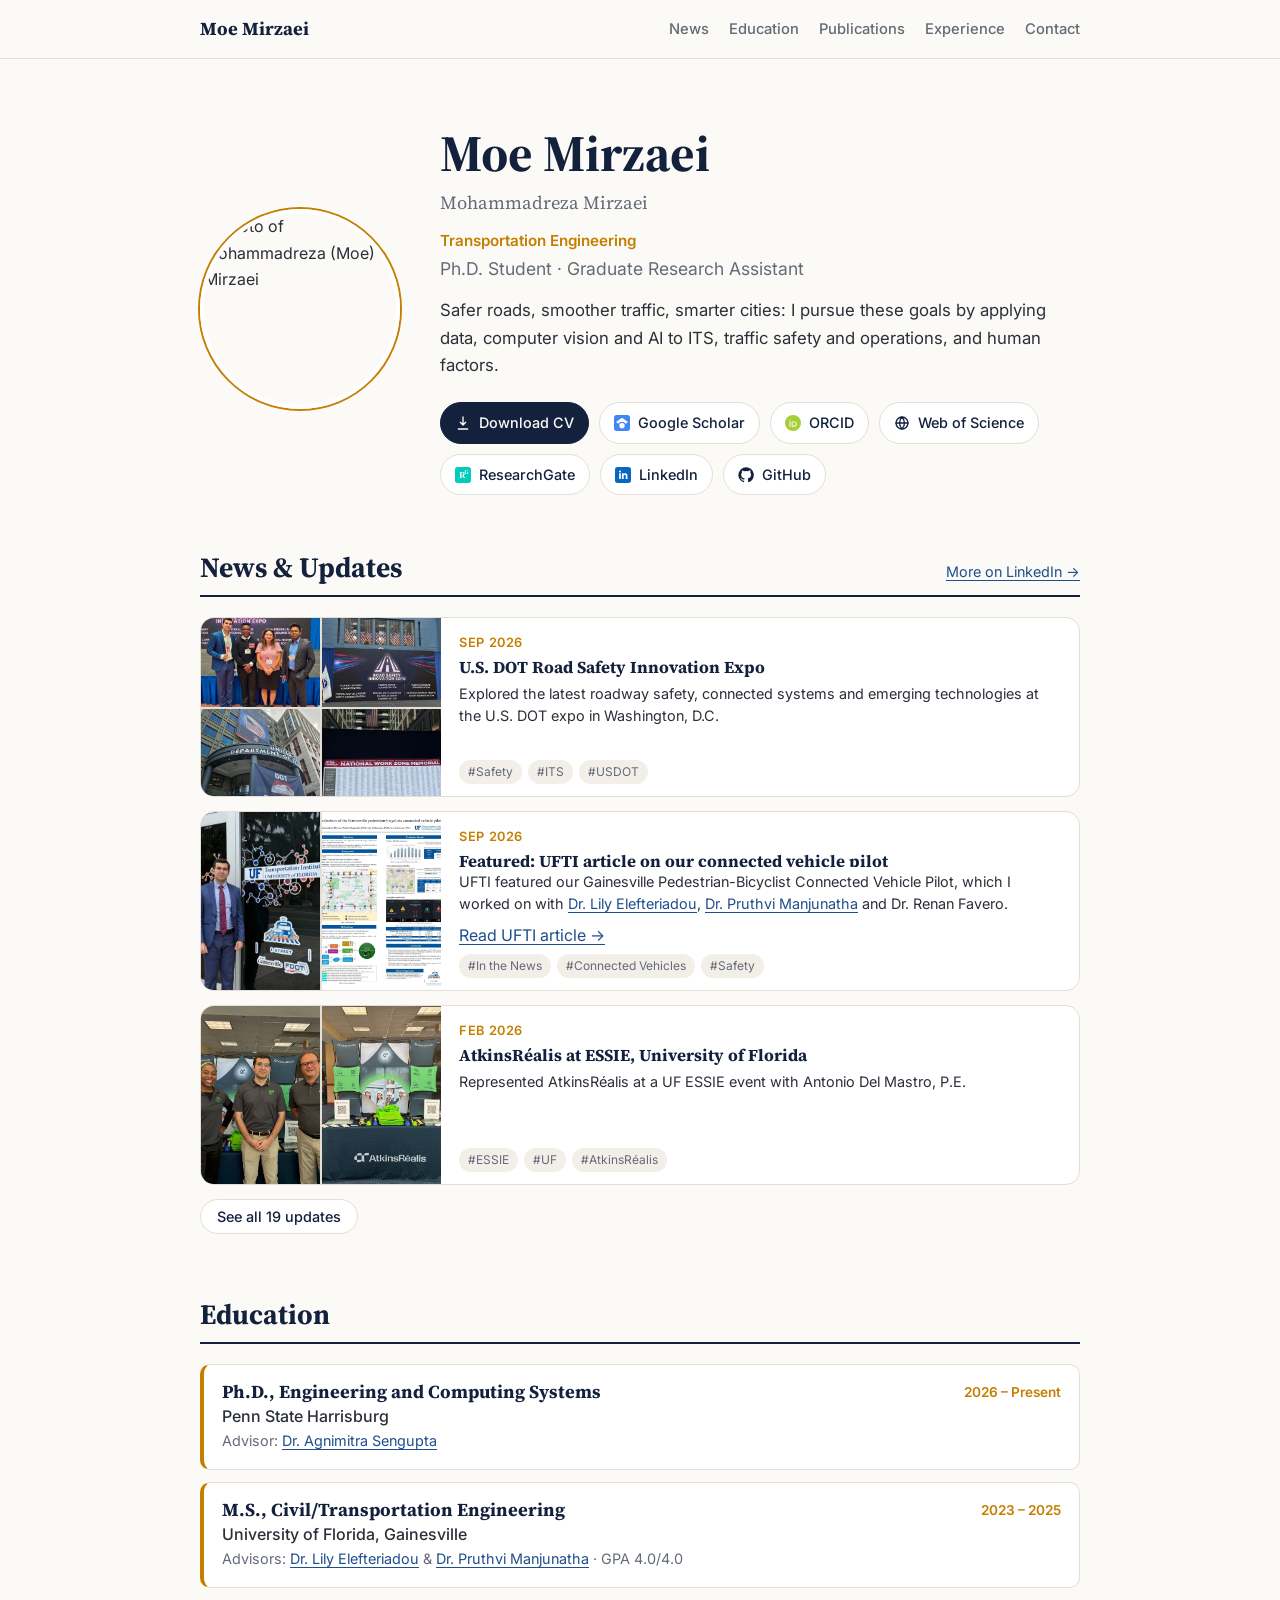
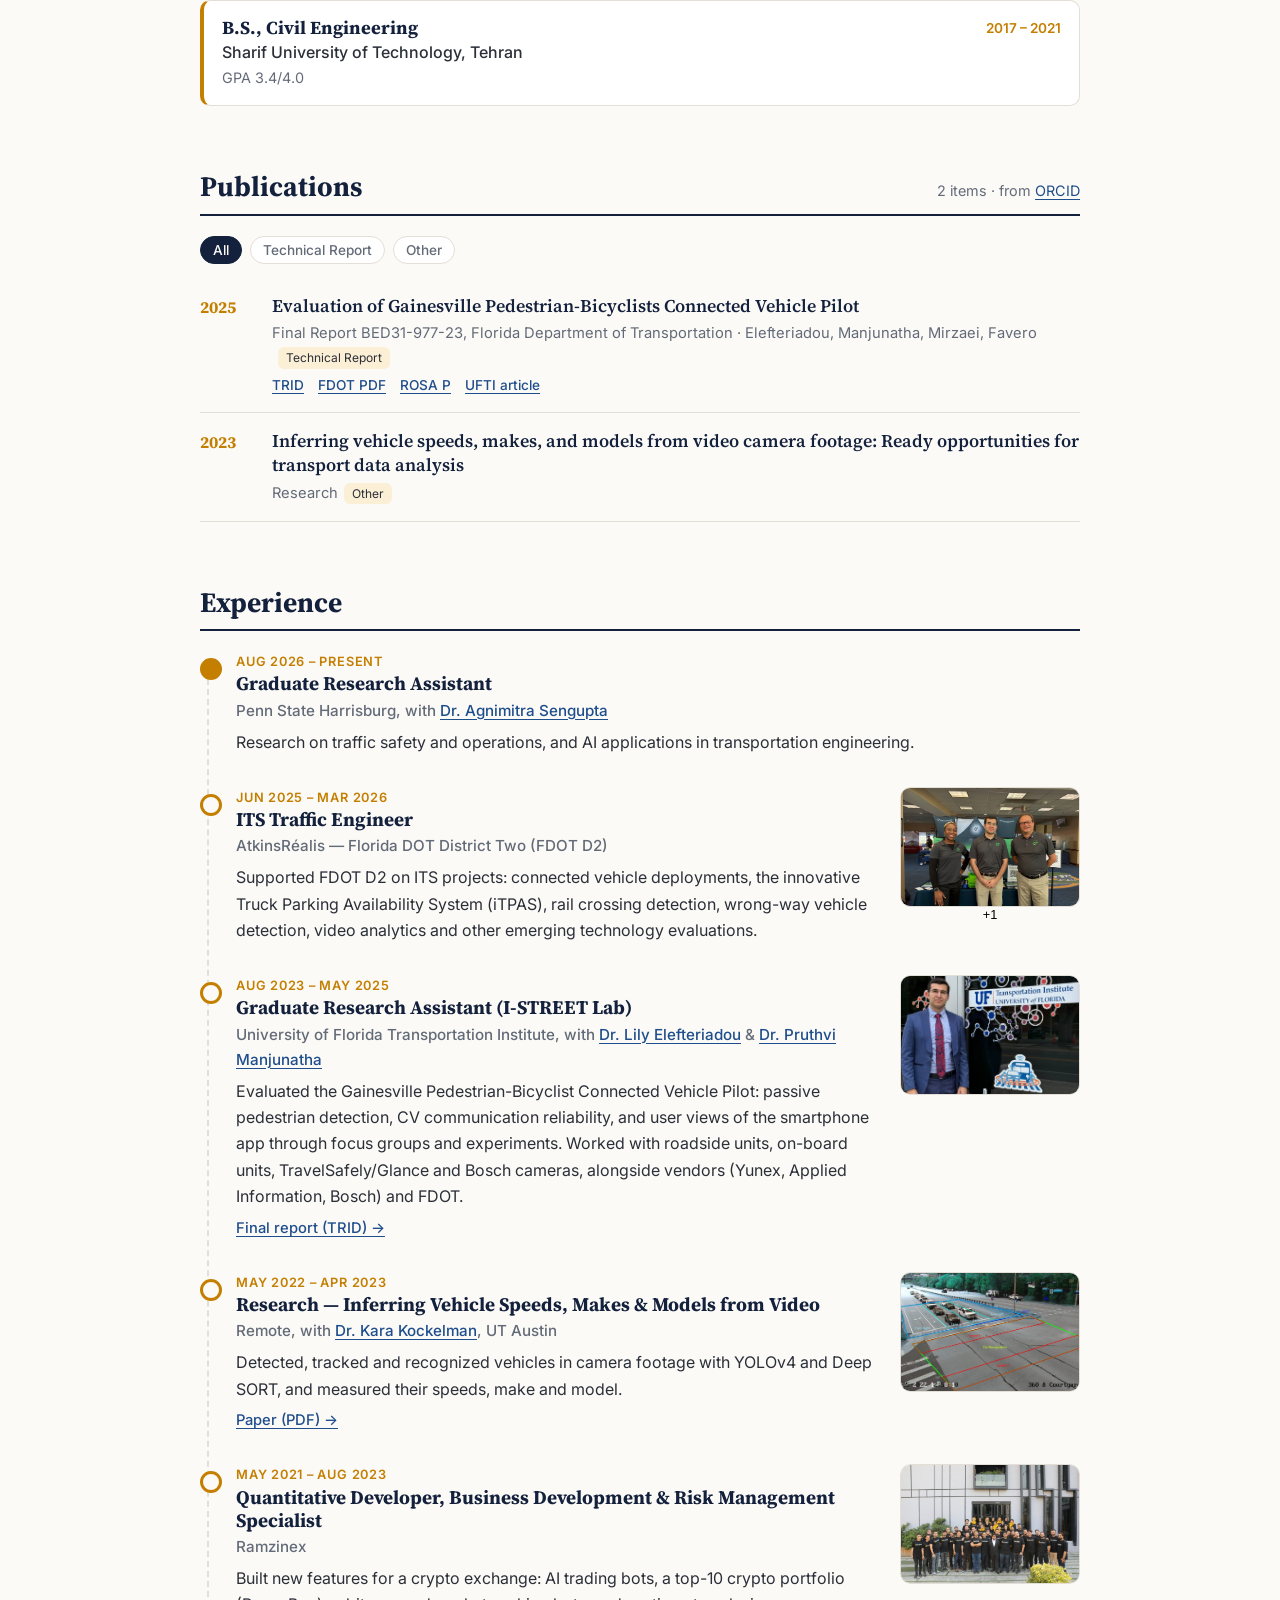
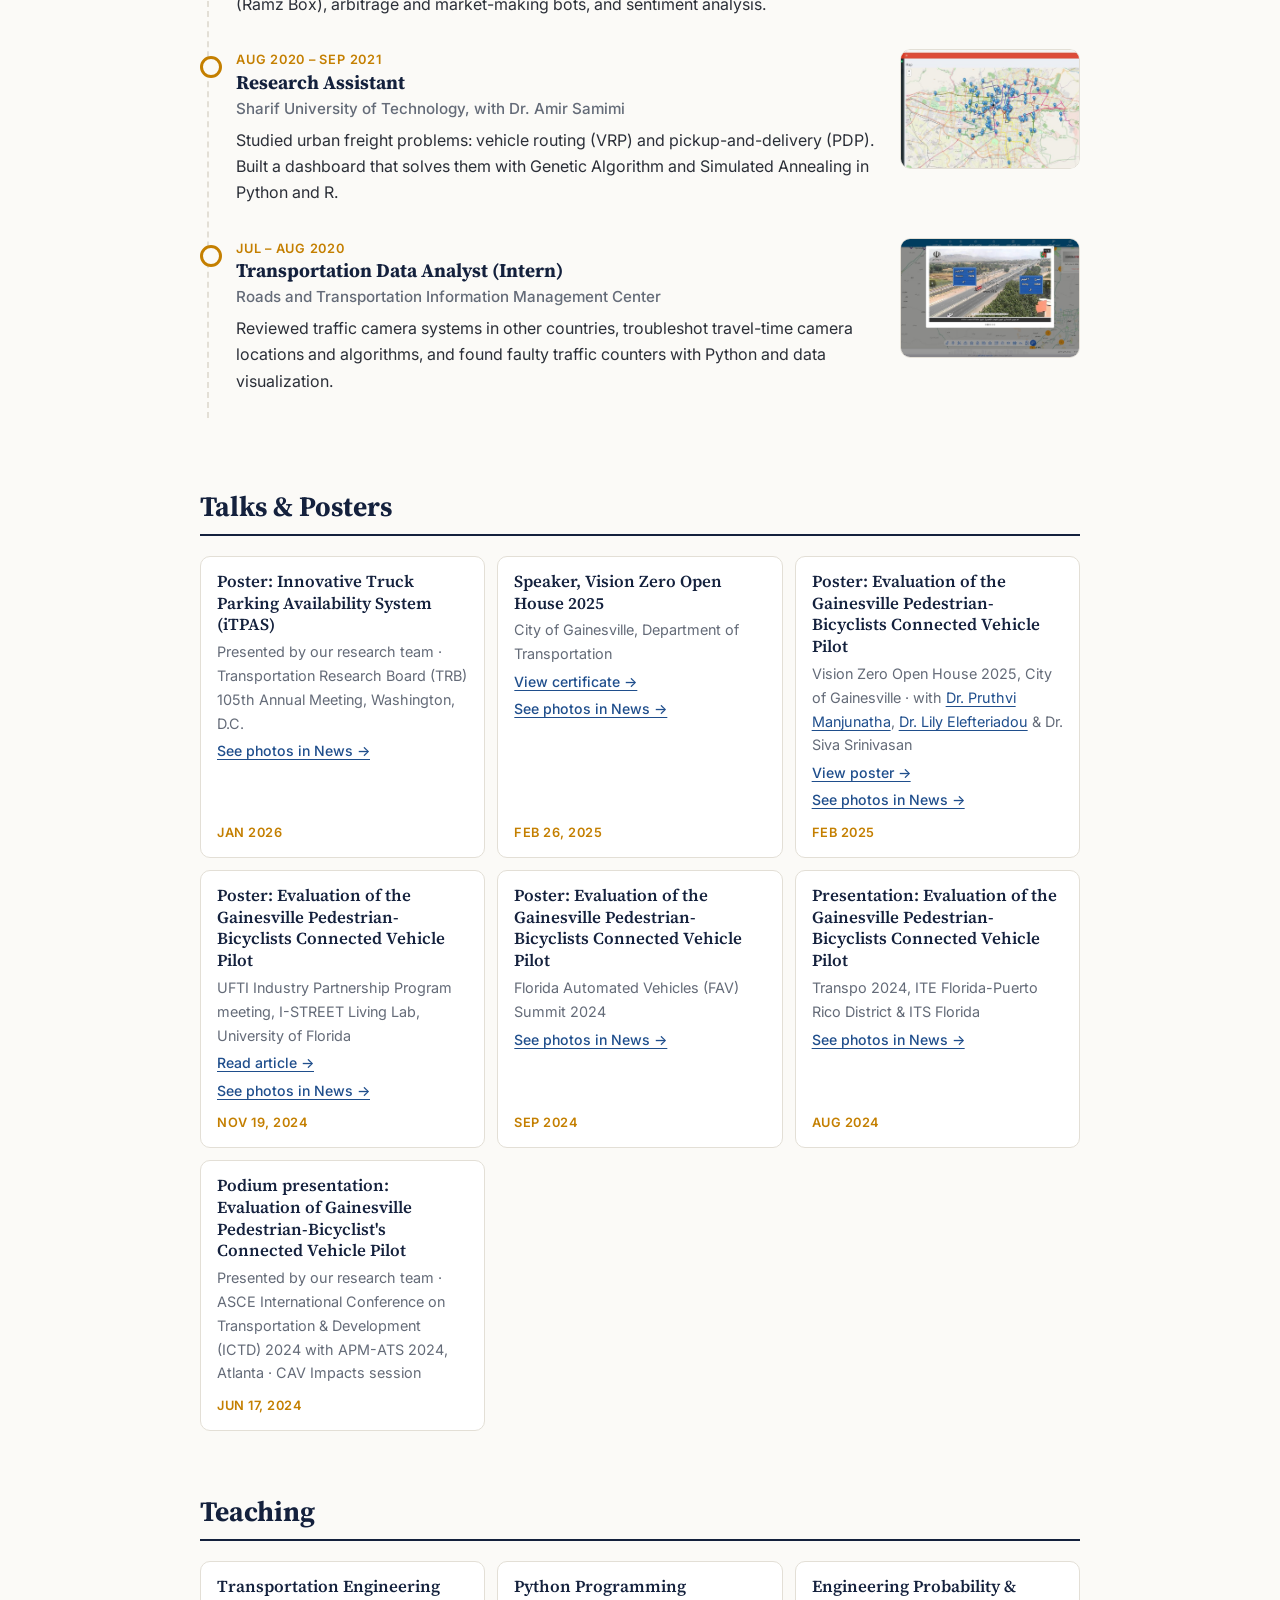
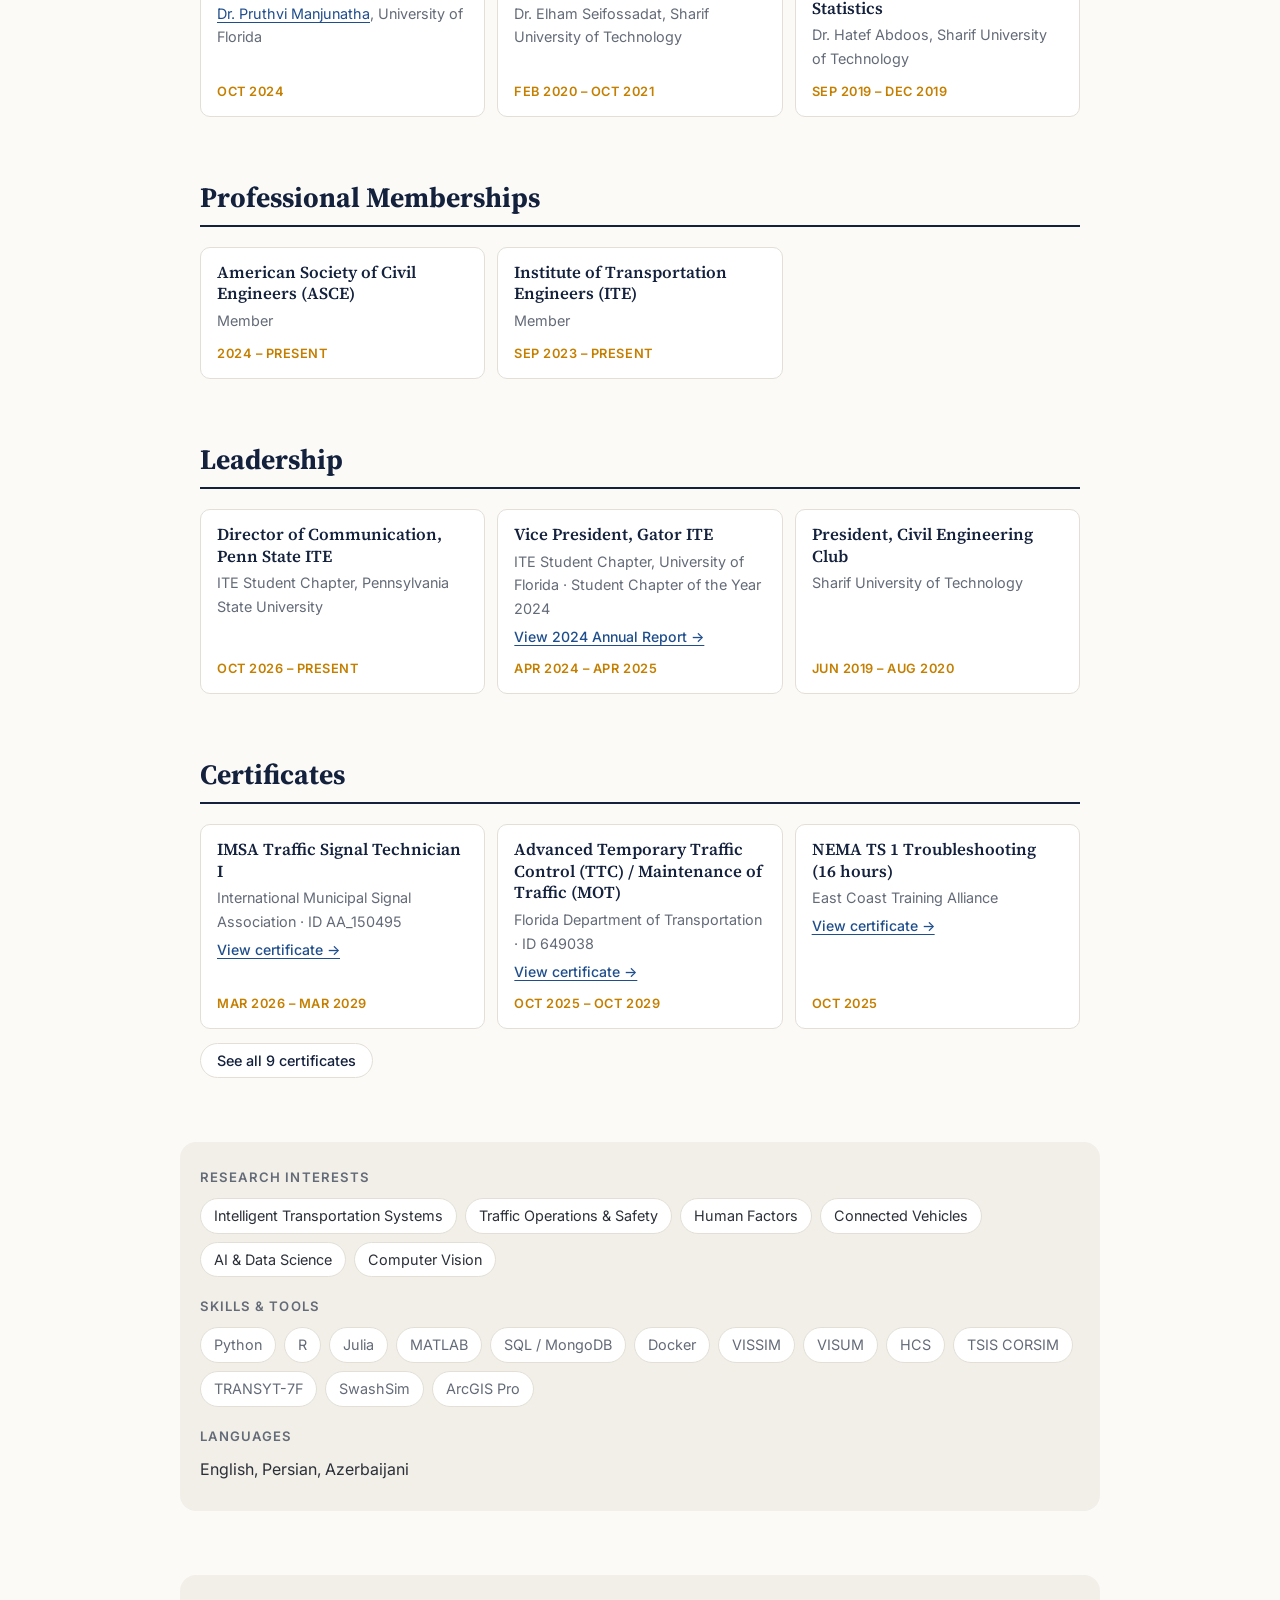
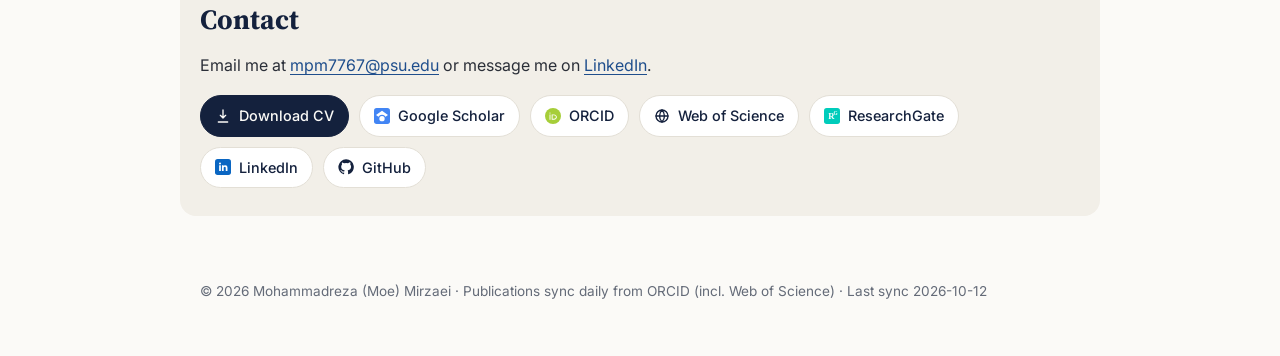
==== index.html @ 9841b83b "Add peer review stats from ORCID / Web of Science Co-Authored-By: Claude Opus 5.5 <noreply@anthropic" ====
<!doctype html>
<html lang="en">
<head>
  <meta charset="utf-8">
  <meta name="viewport" content="width=device-width, initial-scale=1">
  <title>Moe Mirzaei (Mohammadreza Mirzaei) · Transportation Engineering</title>
  <meta name="description" content="Mohammadreza (Moe) Mirzaei — Ph.D. student at Penn State Harrisburg researching traffic safety and operations, human factors and ITS.">
  <meta property="og:title" content="Moe Mirzaei (Mohammadreza Mirzaei) · Transportation Engineering">
  <link rel="canonical" href="https://moemirzaei.github.io/">
  <meta name="author" content="Mohammadreza Mirzaei">
  <meta name="google-site-verification" content="bpkEa_ZCf8I1zxwrNV3YwN0n5C2s4hi4NvpqhpU7l_A" />
  <meta property="og:description" content="Traffic safety and operations, human factors and Intelligent Transportation Systems.">
  <meta property="og:image" content="https://avatars.githubusercontent.com/u/90872315?v=4">
  <link rel="icon" href="data:image/svg+xml,<svg xmlns='http://www.w3.org/2000/svg' viewBox='0 0 32 32'><rect width='32' height='32' rx='7' fill='%2314213d'/><text x='16' y='22' font-family='Georgia' font-size='16' font-weight='700' text-anchor='middle' fill='%23f2b134'>MM</text></svg>">
  <link rel="preconnect" href="https://fonts.googleapis.com">
  <link rel="preconnect" href="https://fonts.gstatic.com" crossorigin>
  <link href="https://fonts.googleapis.com/css2?family=Source+Serif+4:opsz,wght@8..60,500;8..60,700&family=Inter:wght@400;500;600&display=swap" rel="stylesheet">
  <link rel="stylesheet" href="assets/style.css">
  <script type="application/ld+json">
  {
    "@context": "https://schema.org",
    "@type": "Person",
    "name": "Mohammadreza Mirzaei",
    "alternateName": ["Moe Mirzaei", "Mohammadreza (Moe) Mirzaei"],
    "url": "https://moemirzaei.github.io/",
    "image": "https://avatars.githubusercontent.com/u/90872315?v=4",
    "jobTitle": "Ph.D. Student, Transportation Engineering",
    "affiliation": {"@type": "CollegeOrUniversity", "name": "Penn State Harrisburg"},
    "alumniOf": [
      {"@type": "CollegeOrUniversity", "name": "University of Florida"},
      {"@type": "CollegeOrUniversity", "name": "Sharif University of Technology"}
    ],
    "knowsAbout": ["Traffic Safety", "Traffic Operations", "Intelligent Transportation Systems", "Connected Vehicles", "Computer Vision", "Human Factors"],
    "sameAs": [
      "https://scholar.google.com/citations?user=nfa_qrsAAAAJ",
      "https://orcid.org/0000-0002-8083-2653",
      "https://www.webofscience.com/wos/author/record/QYQ-9915-2026",
      "https://www.researchgate.net/profile/Mohammadreza-Mirzaei-5",
      "https://www.linkedin.com/in/moe-mirzaei/",
      "https://github.com/MoeMirzaei"
    ]
  }
  </script>
</head>
<body>
  <header class="nav">
    <div class="wrap nav-inner">
      <a class="brand" href="#top">Moe Mirzaei</a>
      <nav>
        <a href="#news">News</a>
        <a href="#education">Education</a>
        <a href="#publications">Publications</a>
        <a href="#experience">Experience</a>
        <a href="#contact">Contact</a>
      </nav>
    </div>
  </header>

  <main id="top">
    <section class="hero wrap">
      <img class="photo" id="photo" src="https://avatars.githubusercontent.com/u/90872315?v=4" alt="Photo of Mohammadreza (Moe) Mirzaei">
      <div>
        <h1 id="name">Moe Mirzaei</h1>
        <p class="fullname" id="fullname">Mohammadreza Mirzaei</p>
        <p class="subtitle"><span class="affil" id="title">Transportation Engineering</span><br><span id="subtitle2">Ph.D. Student · Graduate Research Assistant</span></p>
        <p class="tagline" id="tagline"></p>
        <div class="links" id="links"></div>
      </div>
    </section>

    <section class="wrap" id="news">
      <div class="section-head"><h2>News &amp; Updates</h2><p class="meta"><a id="li-activity" href="https://www.linkedin.com/in/moe-mirzaei/recent-activity/all/" target="_blank" rel="noopener">More on LinkedIn →</a></p></div>
      <ol class="news" id="news-list"></ol>
      <button type="button" class="more-btn" id="news-more" hidden></button>
    </section>

    <section class="wrap" id="education">
      <div class="section-head">
        <h2>Education</h2>
      </div>
      <ol class="edu" id="edu"></ol>
    </section>

    <section class="wrap" id="publications">
      <div class="section-head">
        <h2>Publications</h2>
        <p class="meta" id="pub-meta">Loading from ORCID…</p>
      </div>
      <div class="filters" id="pub-filters" hidden></div>
      <ol class="pubs" id="pubs"></ol>
      <div class="reviews" id="reviews" hidden>
        <h3 class="sub">Peer Review</h3>
        <div class="stats" id="review-stats"></div>
        <p class="meta" id="review-meta"></p>
      </div>
    </section>

    <section class="wrap" id="experience">
      <div class="section-head">
        <h2>Experience</h2>
      </div>
      <ol class="timeline" id="timeline"></ol>
    </section>

    <section class="wrap" id="talks-sec">
      <div class="section-head"><h2>Talks &amp; Posters</h2></div>
      <ul class="cards" id="talks"></ul>
    </section>

    <section class="wrap" id="teaching-sec">
      <div class="section-head"><h2>Teaching</h2></div>
      <ul class="cards" id="teaching"></ul>
    </section>

    <section class="wrap" id="memberships-sec">
      <div class="section-head"><h2>Professional Memberships</h2></div>
      <ul class="cards" id="memberships"></ul>
    </section>

    <section class="wrap" id="leadership-sec">
      <div class="section-head"><h2>Leadership</h2></div>
      <ul class="cards" id="leadership"></ul>
    </section>

    <section class="wrap" id="certificates-sec">
      <div class="section-head"><h2>Certificates</h2><p class="meta" id="cert-meta"></p></div>
      <ul class="cards" id="certificates"></ul>
      <button type="button" class="more-btn" id="cert-more" hidden></button>
    </section>

    <section class="wrap band" id="about">
      <h2 class="label">Research interests</h2>
      <ul class="chips" id="interests"></ul>
      <p class="bio" id="orcid-bio" hidden></p>
      <h2 class="label label-gap">Skills &amp; tools</h2>
      <ul class="chips chips-quiet" id="skills"></ul>
      <h2 class="label label-gap">Languages</h2>
      <p class="langs" id="languages"></p>
    </section>

    <section class="wrap band" id="contact">
      <h2>Contact</h2>
      <p>Email me at <a id="contact-email" href="mailto:mpm7767@psu.edu">mpm7767@psu.edu</a> or message me on <a id="contact-linkedin" href="https://www.linkedin.com/in/moe-mirzaei/">LinkedIn</a>.</p>
      <div class="links" id="links-footer"></div>
    </section>
  </main>

  <footer class="wrap footer">
    <p>© <span id="year"></span> Mohammadreza (Moe) Mirzaei · Publications sync daily from ORCID (incl. Web of Science) · <span id="updated"></span></p>
  </footer>

  <div class="lightbox" id="lightbox" hidden role="dialog" aria-modal="true" aria-label="Photo viewer">
    <button type="button" class="lb-close" aria-label="Close">×</button>
    <button type="button" class="lb-prev" aria-label="Previous photo">‹</button>
    <img id="lb-img" alt="">
    <button type="button" class="lb-next" aria-label="Next photo">›</button>
    <p class="lb-count" id="lb-count"></p>
  </div>

  <script src="assets/app.js"></script>
</body>
</html>
---- assets/style.css ----
:root {
  --bg: #fbfaf7;
  --surface: #ffffff;
  --band: #f2efe8;
  --ink: #14213d;
  --text: #2b2f38;
  --muted: #646b78;
  --line: #e3dfd6;
  --accent: #c47f00;      /* signal amber */
  --accent-soft: #fbefd5;
  --link: #1f4e8c;
  --serif: "Source Serif 4", Georgia, serif;
  --sans: "Inter", system-ui, -apple-system, "Segoe UI", sans-serif;
}
@media (prefers-color-scheme: dark) {
  :root:not([data-theme="light"]) {
    --bg: #0f1522; --surface: #161e2e; --band: #131b29; --ink: #eef1f6; --text: #d3d8e1;
    --muted: #96a0b0; --line: #273246; --accent: #f2b134; --accent-soft: #2c2716; --link: #8db7f0;
  }
}

* { box-sizing: border-box; }
html { scroll-behavior: smooth; scroll-padding-top: 72px; }
body { margin: 0; background: var(--bg); color: var(--text); font: 16px/1.65 var(--sans); }
a { color: var(--link); text-underline-offset: 3px; }
a:hover { color: var(--accent); }
h1, h2, h3 { font-family: var(--serif); color: var(--ink); line-height: 1.2; margin: 0; }
h2 { font-size: 1.75rem; }
.wrap { max-width: 920px; margin: 0 auto; padding: 0 20px; }

/* nav */
.nav { position: sticky; top: 0; z-index: 10; background: color-mix(in srgb, var(--bg) 88%, transparent); backdrop-filter: blur(8px); border-bottom: 1px solid var(--line); }
.nav-inner { display: flex; align-items: center; justify-content: space-between; height: 58px; }
.brand { font-family: var(--serif); font-weight: 700; font-size: 1.15rem; color: var(--ink); text-decoration: none; }
.nav nav { display: flex; gap: 20px; }
.nav nav a { color: var(--muted); text-decoration: none; font-size: .92rem; font-weight: 500; }
.nav nav a:hover { color: var(--ink); }

/* hero */
.hero { display: grid; grid-template-columns: 200px 1fr; gap: 40px; align-items: center; padding-top: 64px; padding-bottom: 56px; }
.photo { width: 200px; height: 200px; object-fit: cover; border-radius: 50%; border: 4px solid var(--surface); box-shadow: 0 0 0 2px var(--accent); }
.label-gap { margin-top: 22px; }
.chips-quiet li { background: transparent; font-size: .85rem; color: var(--muted); }
.btn.btn-cv { background: var(--ink); color: var(--bg); border-color: var(--ink); }
.btn.btn-cv:hover { color: var(--bg); }
.sub { font-size: 1.2rem; margin: 8px 0 12px; }
.lead { list-style: none; padding: 0; margin: 0 0 14px; }
.lead li { display: flex; justify-content: space-between; gap: 16px; flex-wrap: wrap; padding: 10px 0; border-bottom: 1px solid var(--line); }
.lead b { color: var(--ink); font-weight: 600; }
.lead span { color: var(--muted); font-size: .92rem; }
.eyebrow { margin: 0 0 6px; color: var(--accent); font-weight: 600; font-size: .82rem; letter-spacing: .08em; text-transform: uppercase; }
h1 { font-size: clamp(2.3rem, 5vw, 3.2rem); }
.fullname { margin: 4px 0 0; font-family: var(--serif); font-size: 1.15rem; color: var(--muted); }
.subtitle { margin: 6px 0 14px; color: var(--muted); font-size: 1.1rem; }
.tagline { margin: 0 0 22px; max-width: 58ch; font-size: 1.05rem; }

.links { display: flex; flex-wrap: wrap; gap: 10px; }
.btn { display: inline-flex; align-items: center; gap: 8px; padding: 8px 14px; border: 1px solid var(--line); border-radius: 999px; background: var(--surface); color: var(--ink); text-decoration: none; font-size: .9rem; font-weight: 500; transition: border-color .15s, transform .15s; }
.btn:hover { border-color: var(--accent); color: var(--ink); transform: translateY(-1px); }
.btn svg { width: 16px; height: 16px; flex: none; }

/* band */
.band { background: var(--band); border-radius: 16px; padding-top: 28px; padding-bottom: 28px; margin-bottom: 56px; }
.label { font-family: var(--sans); font-size: .82rem; font-weight: 600; letter-spacing: .08em; text-transform: uppercase; color: var(--muted); margin-bottom: 12px; }
.chips { list-style: none; display: flex; flex-wrap: wrap; gap: 8px; padding: 0; margin: 0; }
.chips li { background: var(--surface); border: 1px solid var(--line); border-radius: 999px; padding: 5px 13px; font-size: .9rem; }
.bio { margin: 16px 0 0; max-width: 70ch; }

/* sections */
section[id] { margin-bottom: 64px; }
.section-head { display: flex; align-items: baseline; justify-content: space-between; gap: 16px; flex-wrap: wrap; border-bottom: 2px solid var(--ink); padding-bottom: 10px; margin-bottom: 20px; }
.meta { margin: 0; color: var(--muted); font-size: .9rem; }

/* publications */
.filters { display: flex; flex-wrap: wrap; gap: 8px; margin-bottom: 14px; }
.filters button { font: 500 .85rem var(--sans); padding: 5px 12px; border-radius: 999px; border: 1px solid var(--line); background: var(--surface); color: var(--muted); cursor: pointer; text-transform: capitalize; }
.filters button[aria-pressed="true"] { background: var(--ink); color: var(--bg); border-color: var(--ink); }
.pubs { list-style: none; padding: 0; margin: 0; }
.pub { display: grid; grid-template-columns: 56px 1fr; gap: 16px; padding: 16px 0; border-bottom: 1px solid var(--line); }
.pub-year { font-family: var(--serif); font-weight: 700; color: var(--accent); font-size: 1.05rem; }
.pub-title { font-family: var(--serif); font-size: 1.12rem; font-weight: 600; color: var(--ink); line-height: 1.35; }
.pub-title a { color: inherit; text-decoration: none; }
.pub-title a:hover { color: var(--link); text-decoration: underline; }
.pub-venue { color: var(--muted); font-size: .92rem; margin-top: 3px; }
.tag { display: inline-block; margin-left: 6px; padding: 1px 8px; border-radius: 6px; background: var(--accent-soft); color: var(--text); font-size: .75rem; text-transform: capitalize; }
.empty { color: var(--muted); padding: 16px 0; }

/* timeline */
.timeline { list-style: none; padding: 0; margin: 0; position: relative; }
.timeline::before { content: ""; position: absolute; left: 7px; top: 8px; bottom: 8px; border-left: 2px dashed var(--line); }
.item { position: relative; padding: 0 0 32px 36px; display: grid; grid-template-columns: 1fr 180px; gap: 20px; }
.item::before { content: ""; position: absolute; left: 0; top: 7px; width: 16px; height: 16px; border-radius: 50%; background: var(--bg); border: 3px solid var(--accent); }
.item:first-child::before { background: var(--accent); }
.item.no-img { grid-template-columns: 1fr; }
.item h3 { font-size: 1.2rem; }
.item .org { color: var(--muted); font-weight: 500; margin: 2px 0 6px; font-size: .95rem; }
.item .when { color: var(--accent); font-weight: 600; font-size: .8rem; text-transform: uppercase; letter-spacing: .06em; }
.item p { margin: 0; }
.item .more { display: inline-block; margin-top: 6px; font-size: .92rem; font-weight: 500; }
.item img { width: 180px; height: 120px; object-fit: cover; border-radius: 10px; border: 1px solid var(--line); }

.footer { color: var(--muted); font-size: .85rem; padding-bottom: 40px; }

@media (max-width: 680px) {
  .hero { grid-template-columns: 1fr; gap: 24px; padding-top: 36px; text-align: left; }
  .photo { width: 140px; height: 140px; }
  .nav nav { gap: 14px; }
  .nav nav a { font-size: .85rem; }
  .item { grid-template-columns: 1fr; }
  .item img { width: 100%; height: 160px; }
  .pub { grid-template-columns: 44px 1fr; gap: 10px; }
}

/* hero affiliation + education */
.affil { color: var(--accent); font-weight: 600; font-size: .95rem; }
.edu { list-style: none; padding: 0; margin: 0; display: grid; gap: 12px; }
.edu li { display: grid; grid-template-columns: 1fr auto; gap: 4px 16px; padding: 16px 18px; background: var(--surface); border: 1px solid var(--line); border-left: 4px solid var(--accent); border-radius: 10px; }
.edu h3 { font-size: 1.15rem; }
.edu .school { color: var(--text); font-weight: 500; }
.edu .note { color: var(--muted); font-size: .9rem; }
.edu .when { grid-column: 2; grid-row: 1; color: var(--accent); font-weight: 600; font-size: .85rem; white-space: nowrap; }
@media (max-width: 680px) { .edu li { grid-template-columns: 1fr; } .edu .when { grid-column: 1; grid-row: auto; } }

/* teaching / leadership / certificates */
.cards { list-style: none; padding: 0; margin: 0; display: grid; grid-template-columns: repeat(auto-fill, minmax(260px, 1fr)); gap: 12px; }
.cards li { background: var(--surface); border: 1px solid var(--line); border-radius: 10px; padding: 14px 16px; display: flex; flex-direction: column; gap: 4px; }
.cards b { font-family: var(--serif); font-size: 1.05rem; color: var(--ink); font-weight: 600; line-height: 1.3; }
.cards .org { color: var(--muted); font-size: .9rem; }
.cards .when { color: var(--accent); font-weight: 600; font-size: .8rem; letter-spacing: .04em; text-transform: uppercase; margin-top: auto; padding-top: 6px; }
.cards .view { font-size: .88rem; font-weight: 500; }
.more-btn { margin-top: 14px; font: 500 .9rem var(--sans); padding: 8px 16px; border-radius: 999px; border: 1px solid var(--line); background: var(--surface); color: var(--ink); cursor: pointer; }
.more-btn:hover { border-color: var(--accent); }
.langs { margin: 0; }

/* news */
.news { list-style: none; padding: 0; margin: 0; display: grid; gap: 20px; }
.post { background: var(--surface); border: 1px solid var(--line); border-radius: 14px; overflow: hidden; display: grid; grid-template-columns: 300px 1fr; }
.post-body { padding: 18px 20px; display: flex; flex-direction: column; gap: 8px; }
.post .when { color: var(--accent); font-weight: 600; font-size: .8rem; letter-spacing: .05em; text-transform: uppercase; }
.post h3 { font-size: 1.2rem; }
.post p { margin: 0; font-size: .95rem; }
.post .tags { display: flex; flex-wrap: wrap; gap: 6px; margin-top: auto; padding-top: 4px; }
.post .tags span { font-size: .75rem; color: var(--muted); background: var(--band); padding: 2px 9px; border-radius: 999px; }
.gallery { display: grid; gap: 2px; background: var(--line); min-height: 220px; }
.gallery.n1 { grid-template-columns: 1fr; }
.gallery.n2 { grid-template-columns: 1fr 1fr; }
.gallery.n3 { grid-template-columns: 1fr 1fr; grid-template-rows: 1fr 1fr; }
.gallery.n3 button:first-child { grid-row: span 2; }
.gallery.n4 { grid-template-columns: 1fr 1fr; grid-template-rows: 1fr 1fr; }
.gallery button { position: relative; padding: 0; border: 0; cursor: zoom-in; background: var(--band); overflow: hidden; min-height: 0; }
.gallery img { width: 100%; height: 100%; object-fit: cover; display: block; transition: transform .25s; }
.gallery button:hover img { transform: scale(1.04); }
.gallery .plus { position: absolute; inset: 0; display: grid; place-items: center; background: rgba(10,15,30,.55); color: #fff; font: 600 1.4rem var(--sans); }
.lightbox { position: fixed; inset: 0; z-index: 50; background: rgba(5,8,15,.92); display: grid; place-items: center; }
.lightbox[hidden] { display: none; }
.lightbox img { max-width: 92vw; max-height: 84vh; border-radius: 6px; }
.lightbox button { position: absolute; background: rgba(255,255,255,.12); color: #fff; border: 0; border-radius: 999px; width: 46px; height: 46px; font-size: 1.8rem; line-height: 1; cursor: pointer; }
.lightbox button:hover { background: rgba(255,255,255,.25); }
.lb-close { top: 16px; right: 16px; }
.lb-prev { left: 16px; top: 50%; transform: translateY(-50%); }
.lb-next { right: 16px; top: 50%; transform: translateY(-50%); }
.lb-count { position: absolute; bottom: 14px; left: 0; right: 0; text-align: center; color: #ccd; font-size: .9rem; margin: 0; }
@media (max-width: 680px) { .post { grid-template-columns: 1fr; } .gallery { height: 240px; } }

/* compact news cards: one image tall */
.news { gap: 14px; }
.post { grid-template-columns: 240px 1fr; height: 180px; }
.post .gallery { min-height: 0; height: 180px; }
.post-body { padding: 14px 18px; gap: 4px; overflow: hidden; }
.post h3 { font-size: 1.05rem; line-height: 1.3; display: -webkit-box; -webkit-line-clamp: 1; -webkit-box-orient: vertical; overflow: hidden; }
.post p { font-size: .9rem; line-height: 1.5; display: -webkit-box; -webkit-line-clamp: 3; -webkit-box-orient: vertical; overflow: hidden; }
.post .tags { padding-top: 2px; }
@media (max-width: 680px) {
  .post { grid-template-columns: 120px 1fr; height: 150px; }
  .post .gallery { height: 150px; grid-template-columns: 1fr !important; grid-template-rows: 1fr !important; }
  .post .gallery button:not(:first-child) { display: none; }
  .post .gallery button:first-child { grid-row: auto !important; }
  .post-body { padding: 10px 12px; }
  .post h3 { font-size: .95rem; -webkit-line-clamp: 2; }
  .post p { font-size: .82rem; -webkit-line-clamp: 2; }
  .post .tags { display: none; }
}
.plus-m { display: none !important; }
@media (max-width: 680px) { .plus-m { display: grid !important; } }
@media (max-width: 680px) { .plus.plus-m { inset: auto 6px 6px auto; padding: 2px 8px; border-radius: 999px; font-size: .8rem; } }
.pub-links { display: flex; gap: 14px; margin-top: 4px; font-size: .85rem; font-weight: 500; }

@keyframes flash { 0%, 60% { box-shadow: 0 0 0 3px var(--accent); } 100% { box-shadow: 0 0 0 0 transparent; } }
.post.flash { animation: flash 2.2s ease-out; }

.exp-img { position: relative; padding: 0; border: 0; background: none; cursor: zoom-in; align-self: start; border-radius: 10px; overflow: hidden; }
.exp-img img { display: block; }
.plus.plus-c { inset: auto 6px 6px auto; padding: 2px 9px; border-radius: 999px; font-size: .8rem; }

/* peer review stats */
.reviews { margin-top: 28px; }
.stats { display: flex; flex-wrap: wrap; gap: 12px; margin-bottom: 8px; }
.stat { background: var(--surface); border: 1px solid var(--line); border-left: 4px solid var(--accent); border-radius: 10px; padding: 12px 18px; min-width: 140px; }
.stat b { display: block; font-family: var(--serif); font-size: 1.7rem; color: var(--ink); line-height: 1.1; }
.stat span { color: var(--muted); font-size: .85rem; }
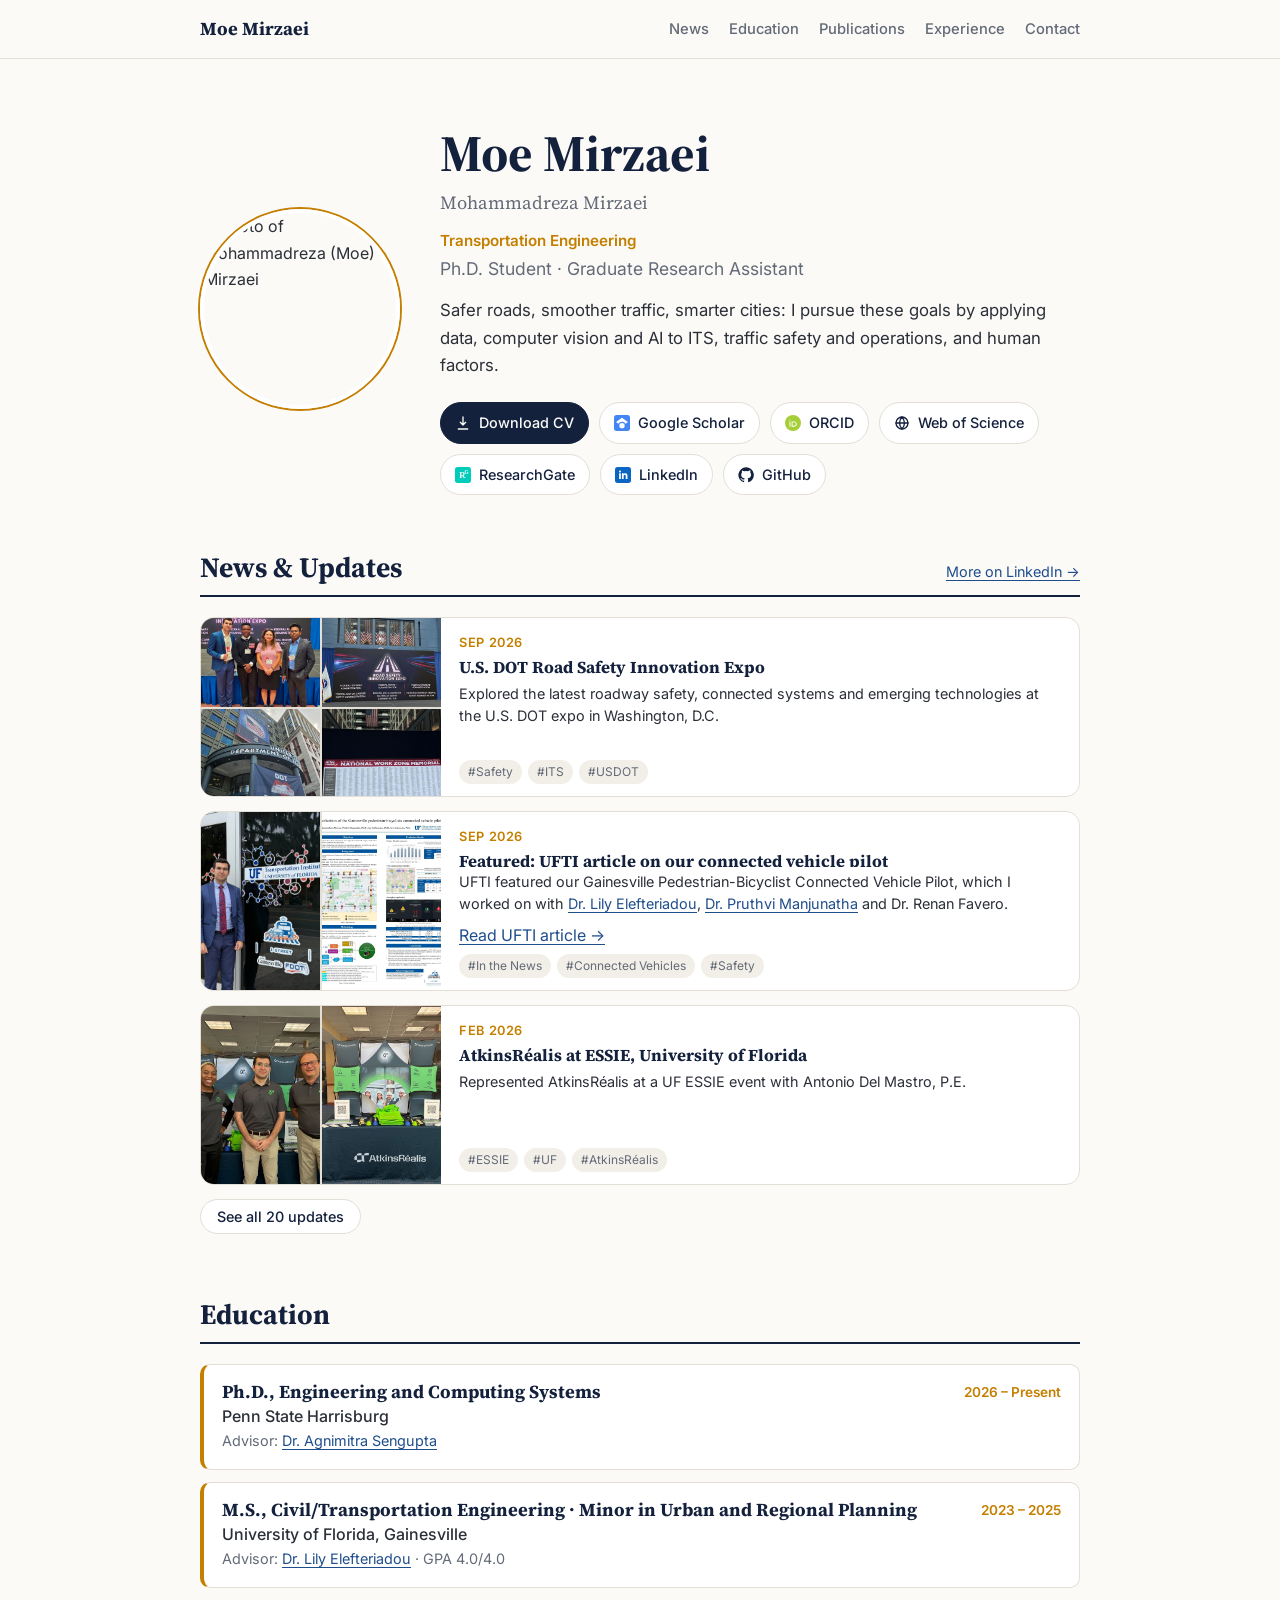
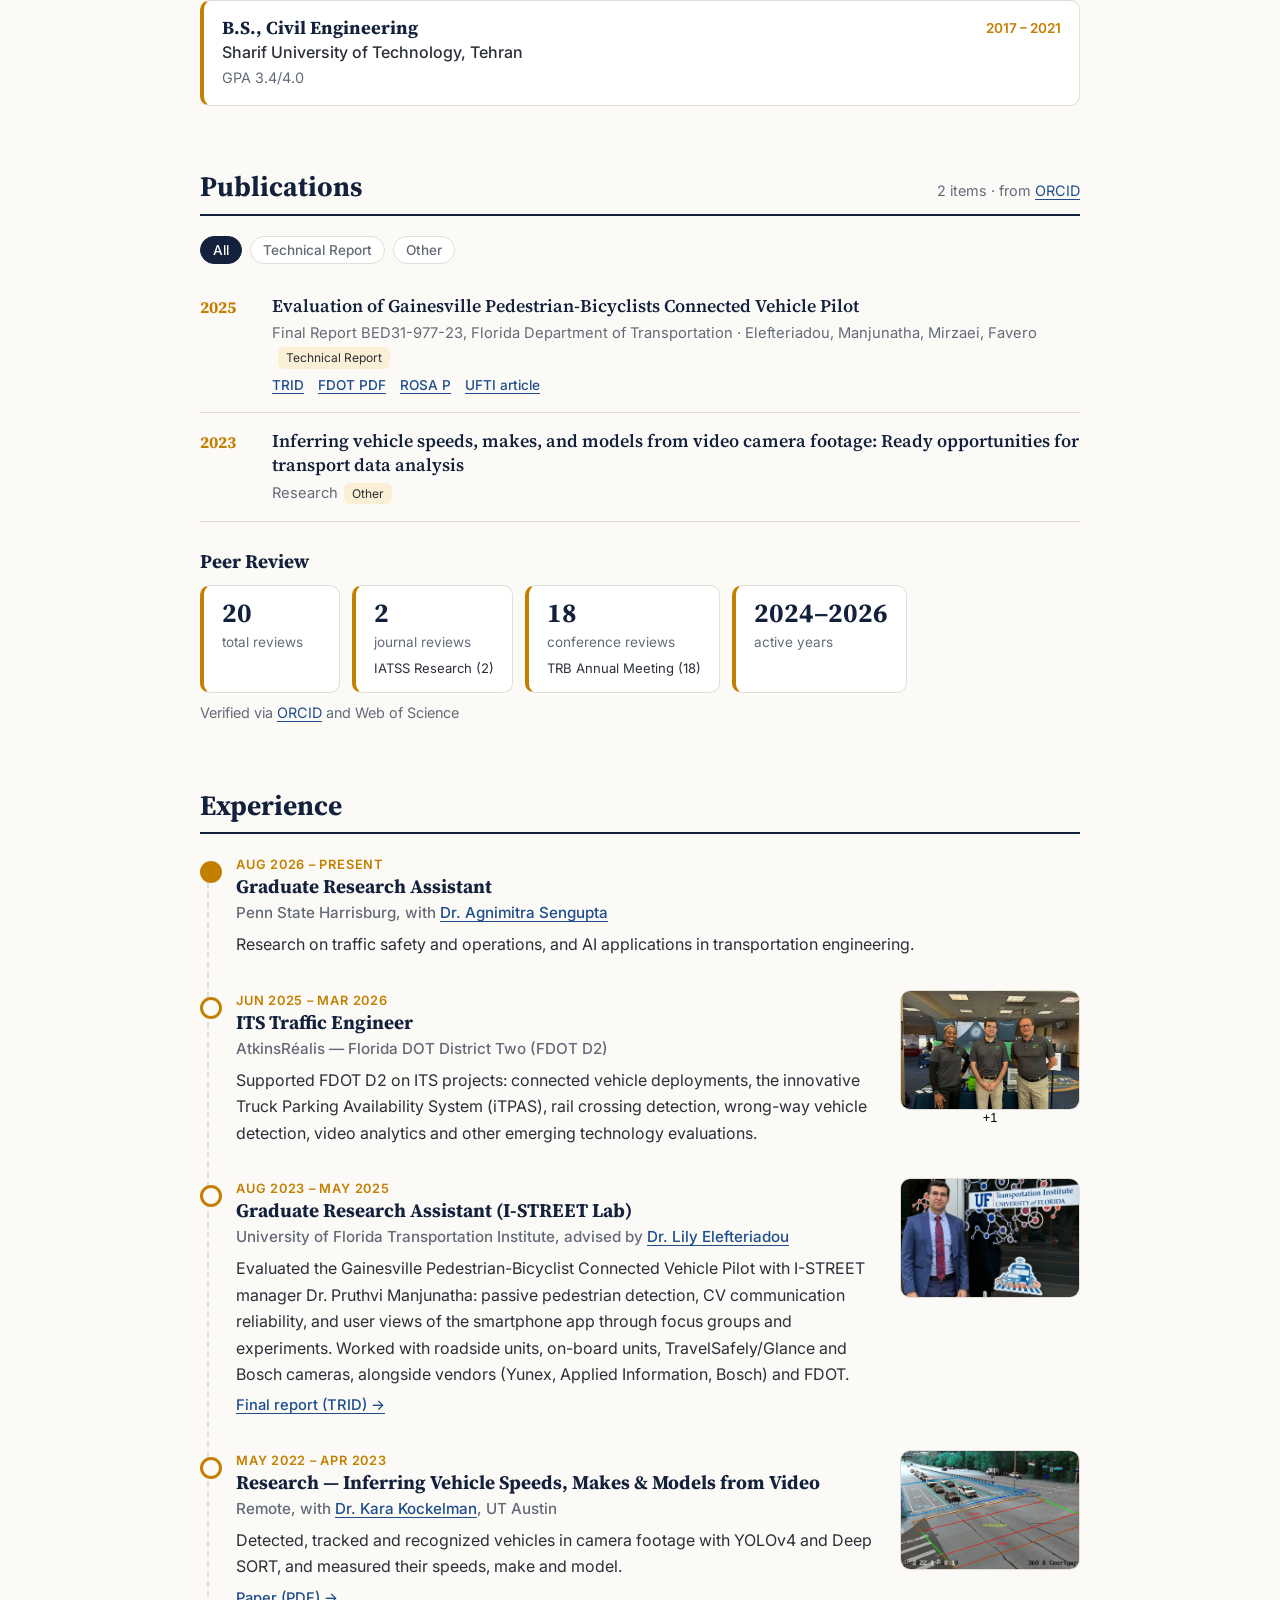
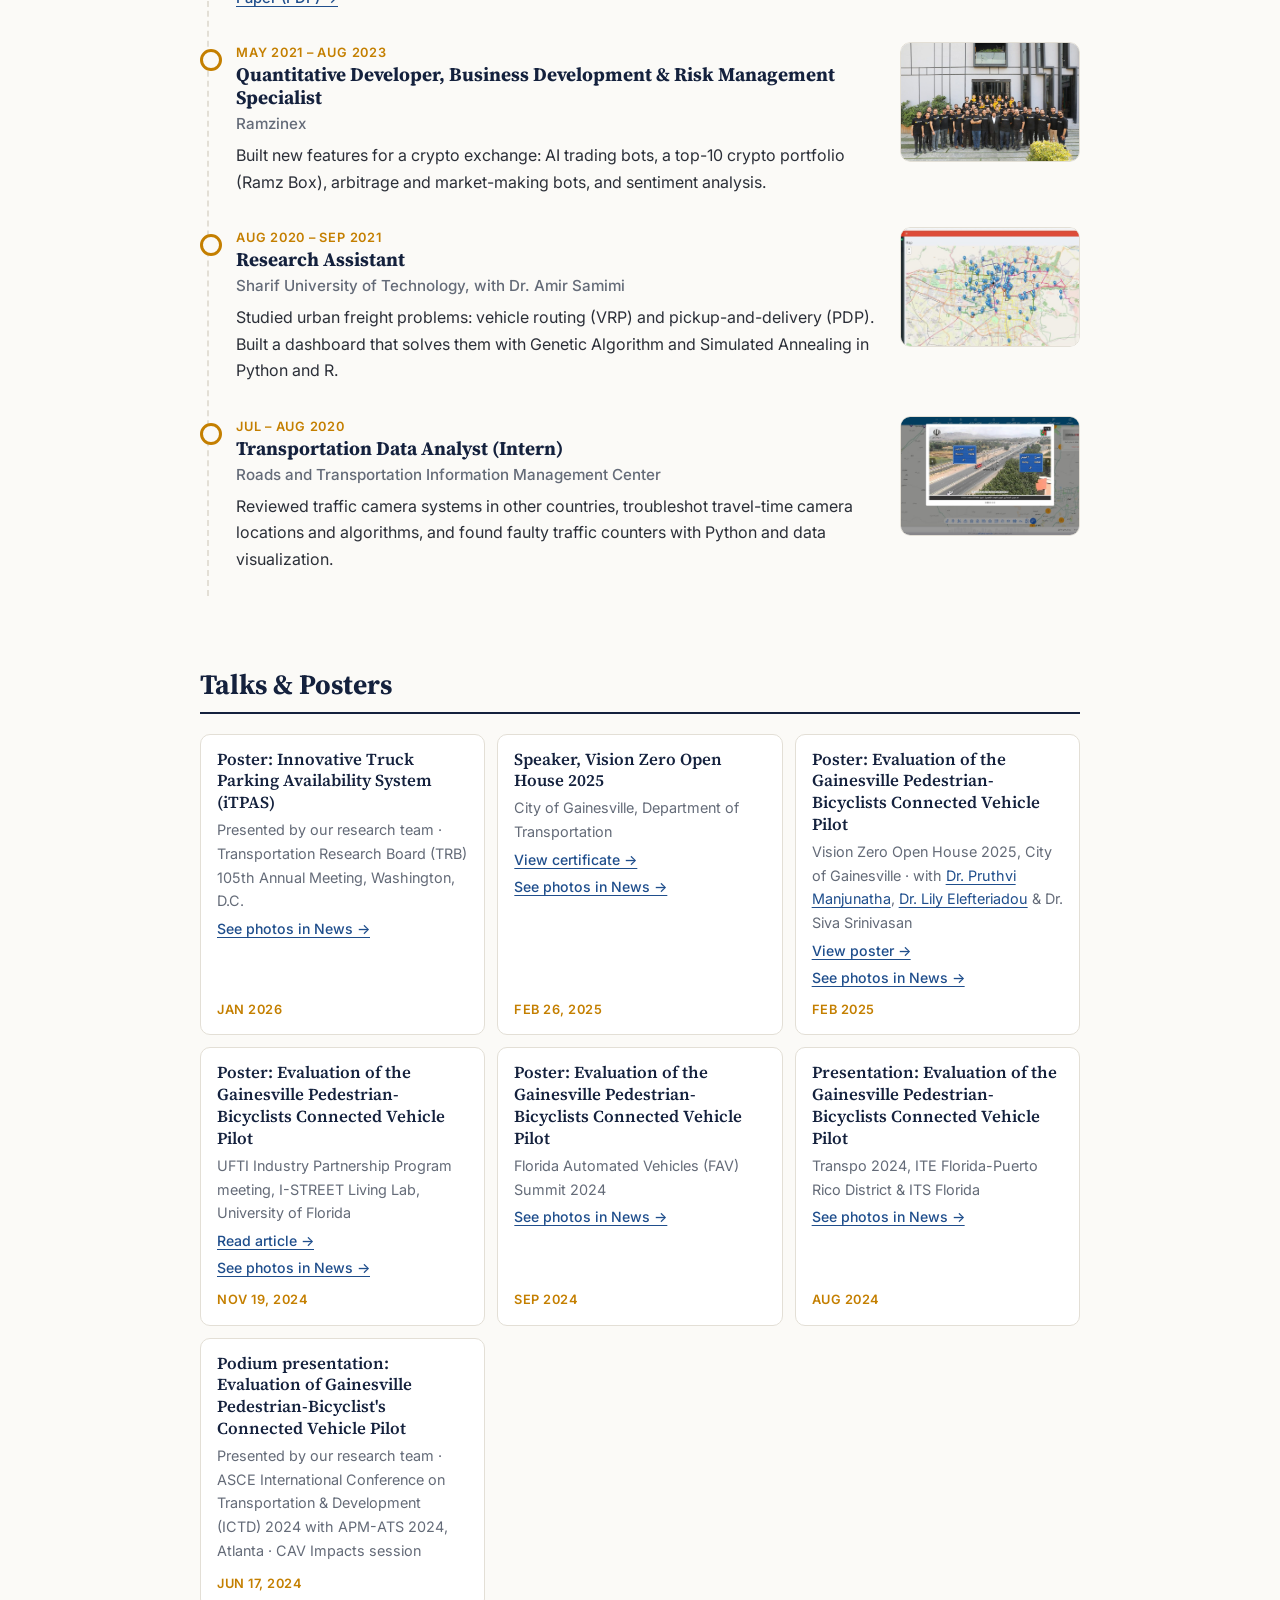
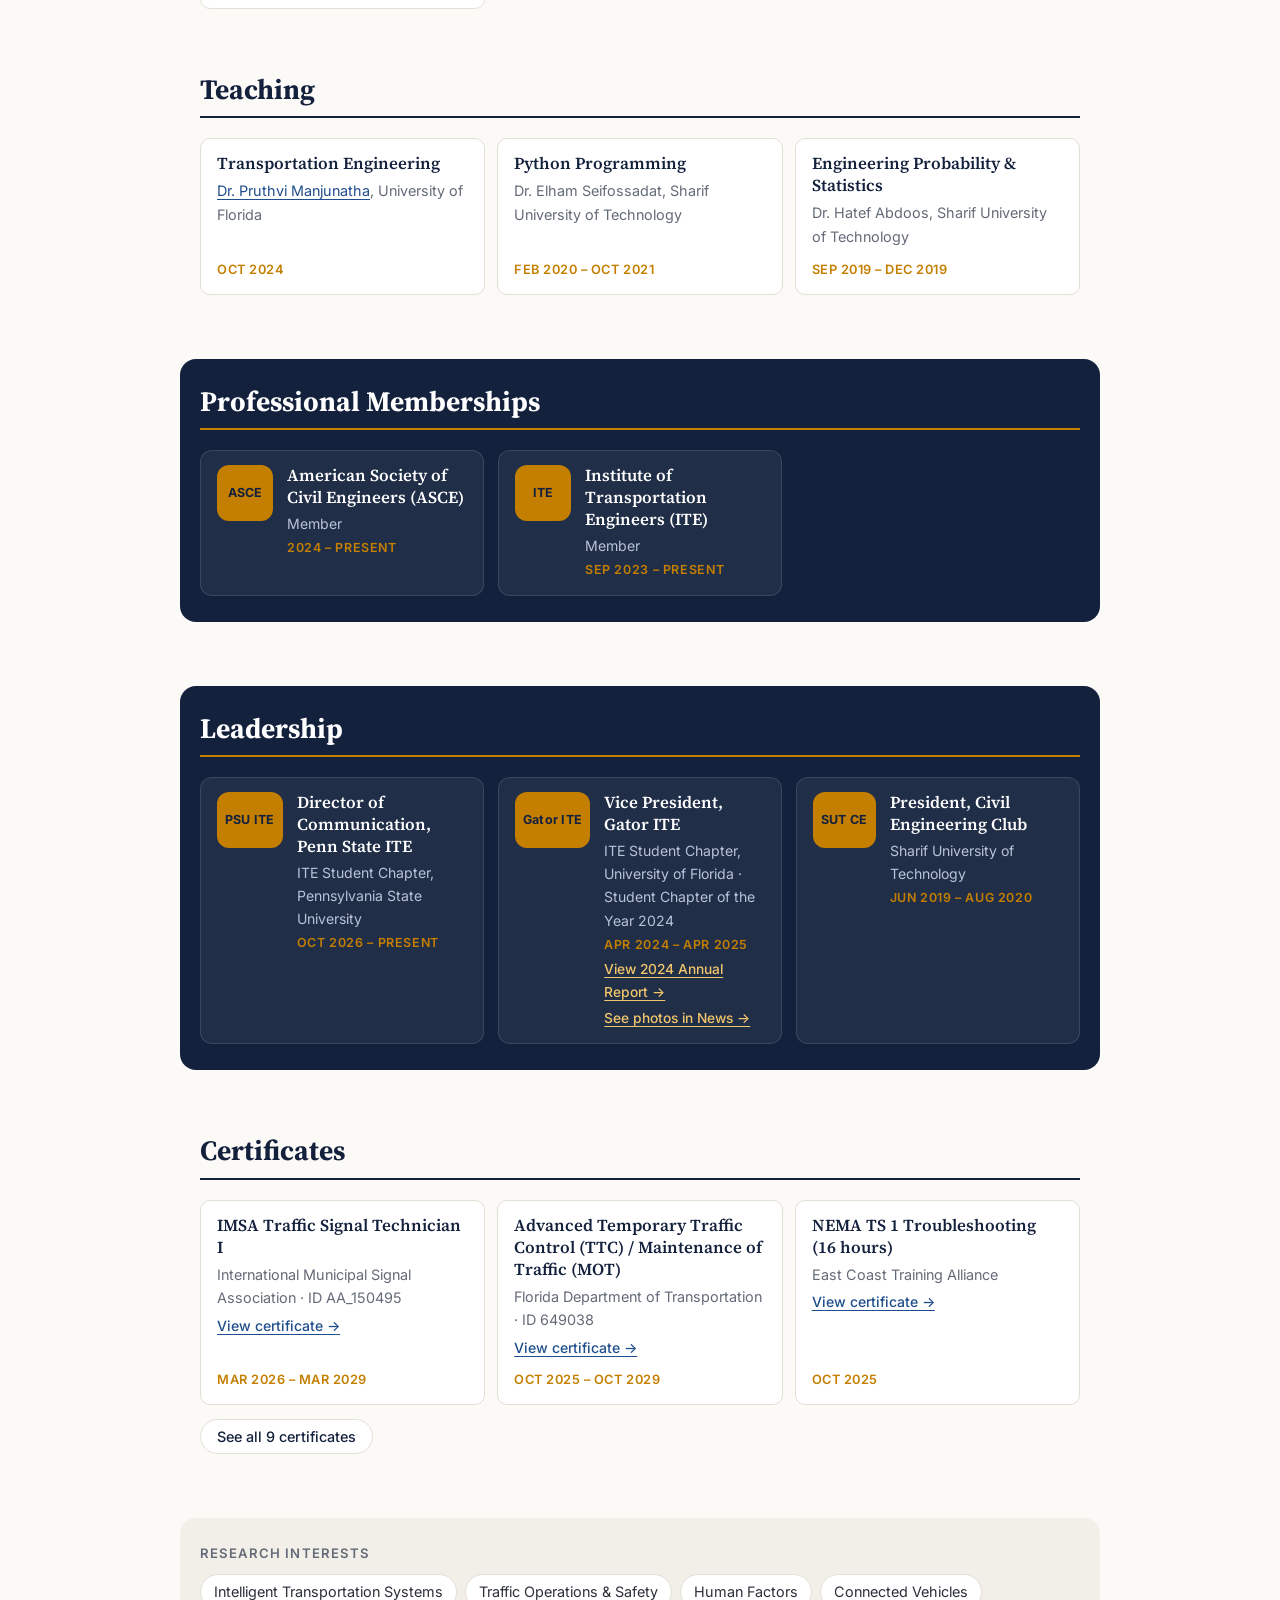
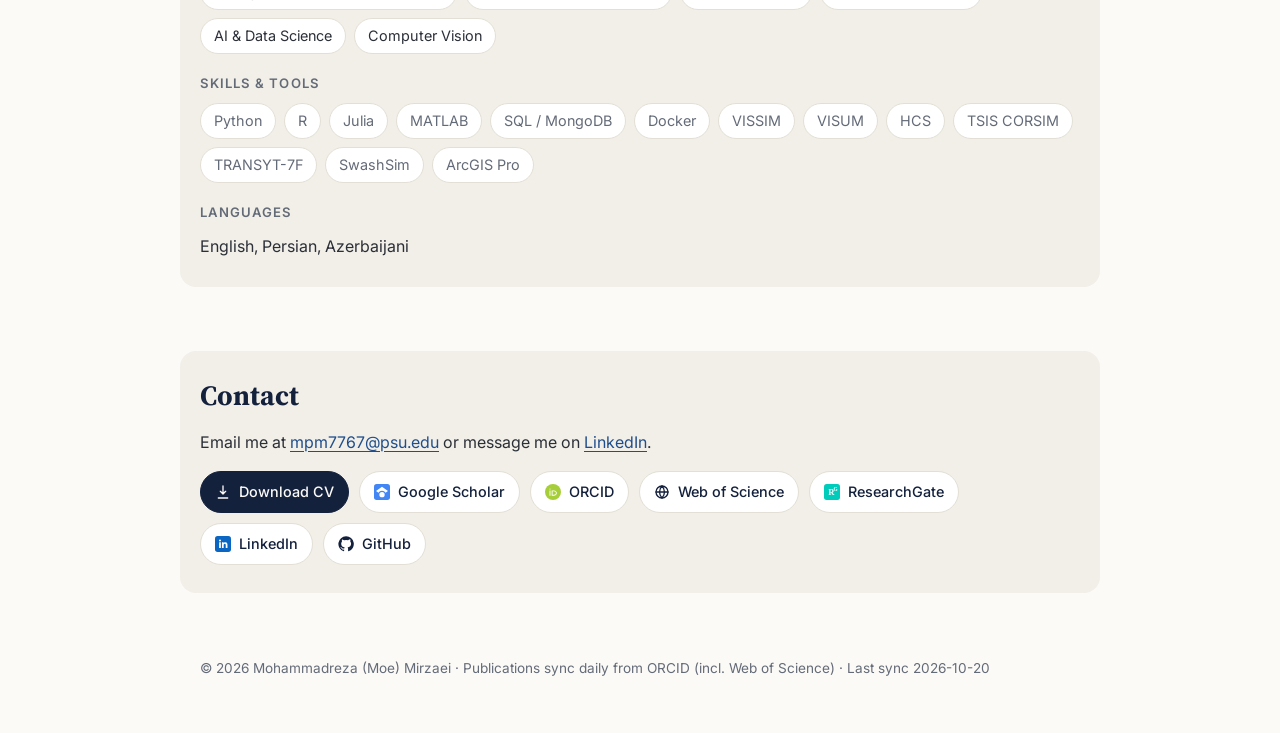
==== commit 35b089bc: "Gator ITE socials post; new badge theme for memberships and leadership Co-Authored-By: Claude Opus 5" ====
--- a/index.html
+++ b/index.html
@@ -112,14 +112,14 @@
       <ul class="cards" id="teaching"></ul>
     </section>
 
-    <section class="wrap" id="memberships-sec">
+    <section class="wrap orgs" id="memberships-sec">
       <div class="section-head"><h2>Professional Memberships</h2></div>
-      <ul class="cards" id="memberships"></ul>
+      <ul class="badges" id="memberships"></ul>
     </section>
 
-    <section class="wrap" id="leadership-sec">
+    <section class="wrap orgs" id="leadership-sec">
       <div class="section-head"><h2>Leadership</h2></div>
-      <ul class="cards" id="leadership"></ul>
+      <ul class="badges" id="leadership"></ul>
     </section>
 
     <section class="wrap" id="certificates-sec">
--- a/assets/style.css
+++ b/assets/style.css
@@ -198,3 +198,19 @@
 .stat { background: var(--surface); border: 1px solid var(--line); border-left: 4px solid var(--accent); border-radius: 10px; padding: 12px 18px; min-width: 140px; }
 .stat b { display: block; font-family: var(--serif); font-size: 1.7rem; color: var(--ink); line-height: 1.1; }
 .stat span { color: var(--muted); font-size: .85rem; }
+.stat small { display: block; margin-top: 4px; color: var(--text); font-size: .82rem; }
+
+/* memberships + leadership: badge theme */
+section.orgs { background: var(--ink); color: #e9edf5; border-radius: 16px; padding-top: 26px; padding-bottom: 26px; }
+section.orgs .section-head { border-bottom-color: var(--accent); }
+section.orgs h2 { color: #fff; }
+.badges { list-style: none; padding: 0; margin: 0; display: grid; grid-template-columns: repeat(auto-fill, minmax(280px, 1fr)); gap: 14px; }
+.badges li { display: flex; gap: 14px; align-items: flex-start; background: rgba(255,255,255,.06); border: 1px solid rgba(255,255,255,.12); border-radius: 12px; padding: 14px 16px; }
+.badge { flex: none; display: grid; place-items: center; min-width: 56px; height: 56px; padding: 0 8px; border-radius: 12px; background: var(--accent); color: #14213d; font: 700 .78rem var(--sans); text-align: center; line-height: 1.1; letter-spacing: .02em; }
+.badge-body { display: flex; flex-direction: column; gap: 3px; }
+.badge-body b { font-family: var(--serif); font-size: 1.05rem; color: #fff; font-weight: 600; line-height: 1.3; }
+.badge-body .org { color: #b9c3d6; font-size: .88rem; }
+.badge-body .org a { color: #f2c66b; }
+.badge-body .when { color: var(--accent); font-weight: 600; font-size: .78rem; letter-spacing: .05em; text-transform: uppercase; }
+.badge-body .view { color: #f2c66b; font-size: .86rem; font-weight: 500; }
+@media (prefers-color-scheme: dark) { :root:not([data-theme="light"]) section.orgs { background: #1b2740; } }
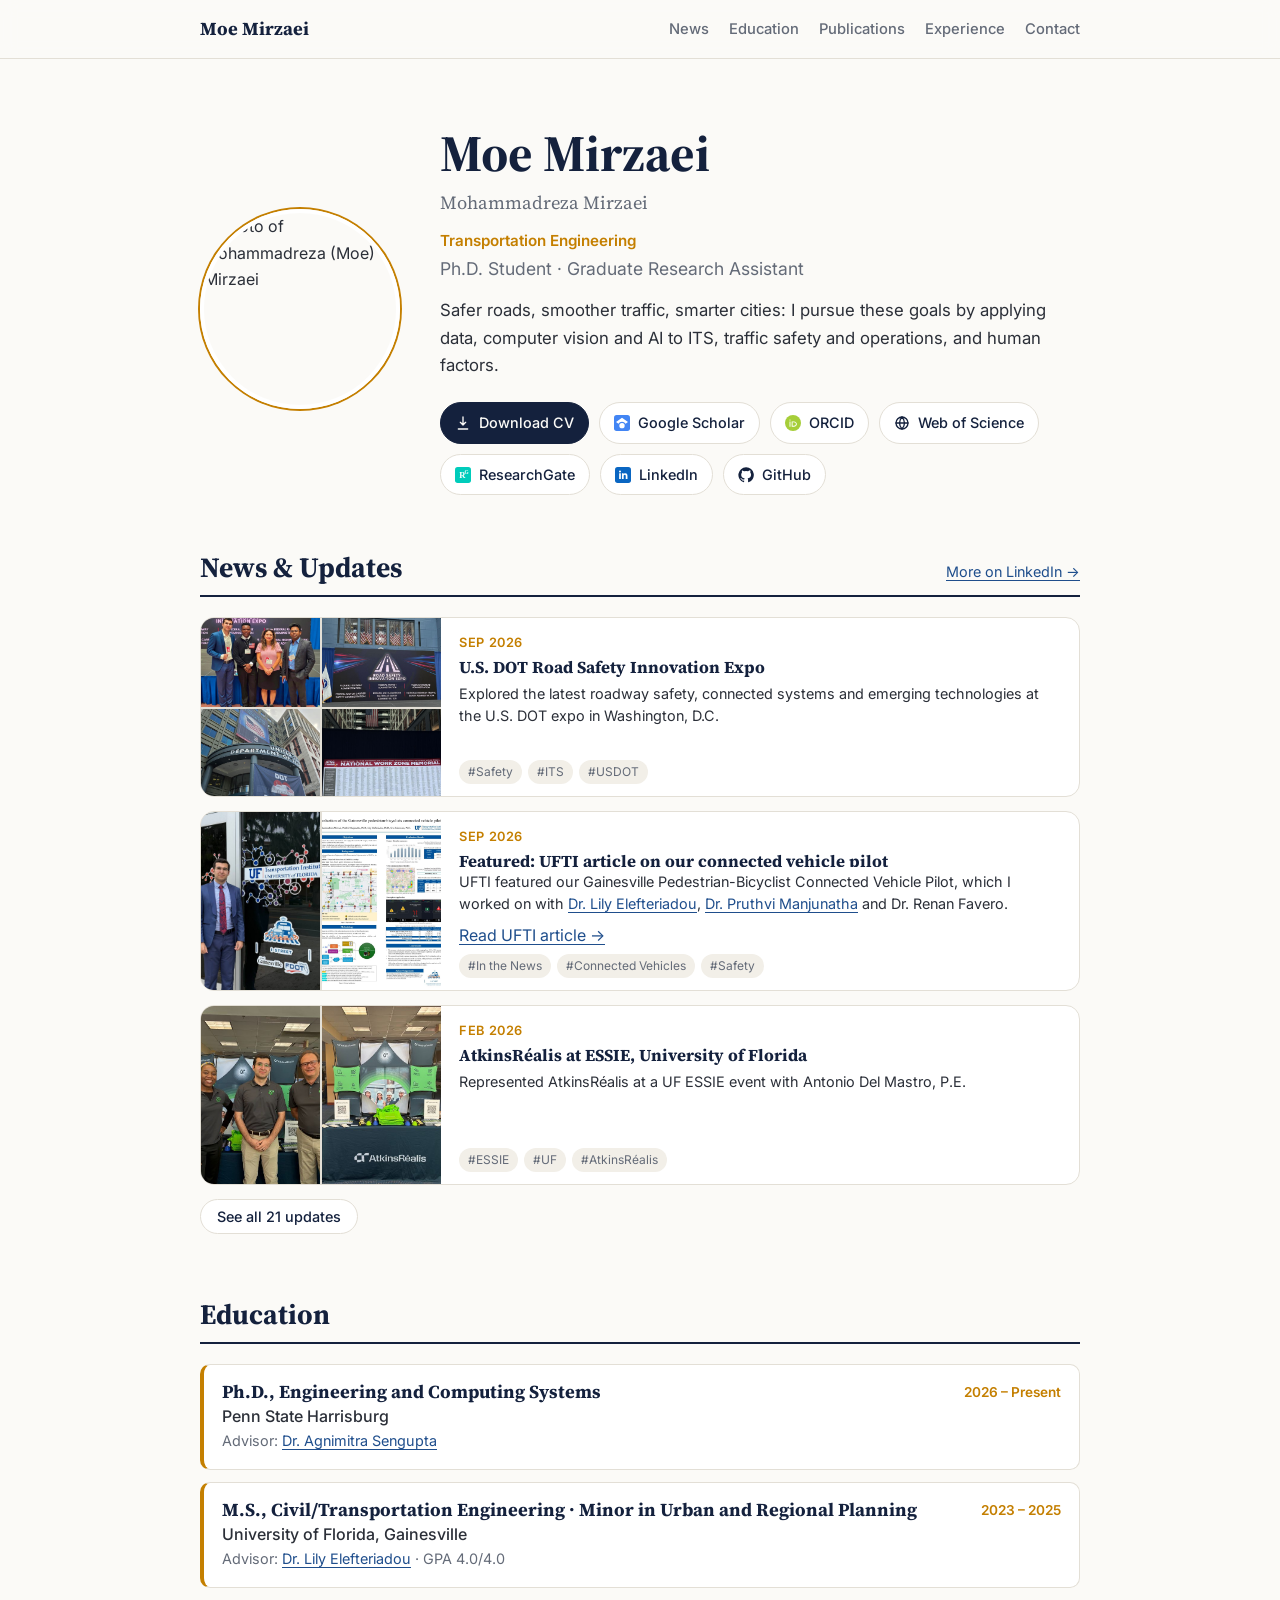
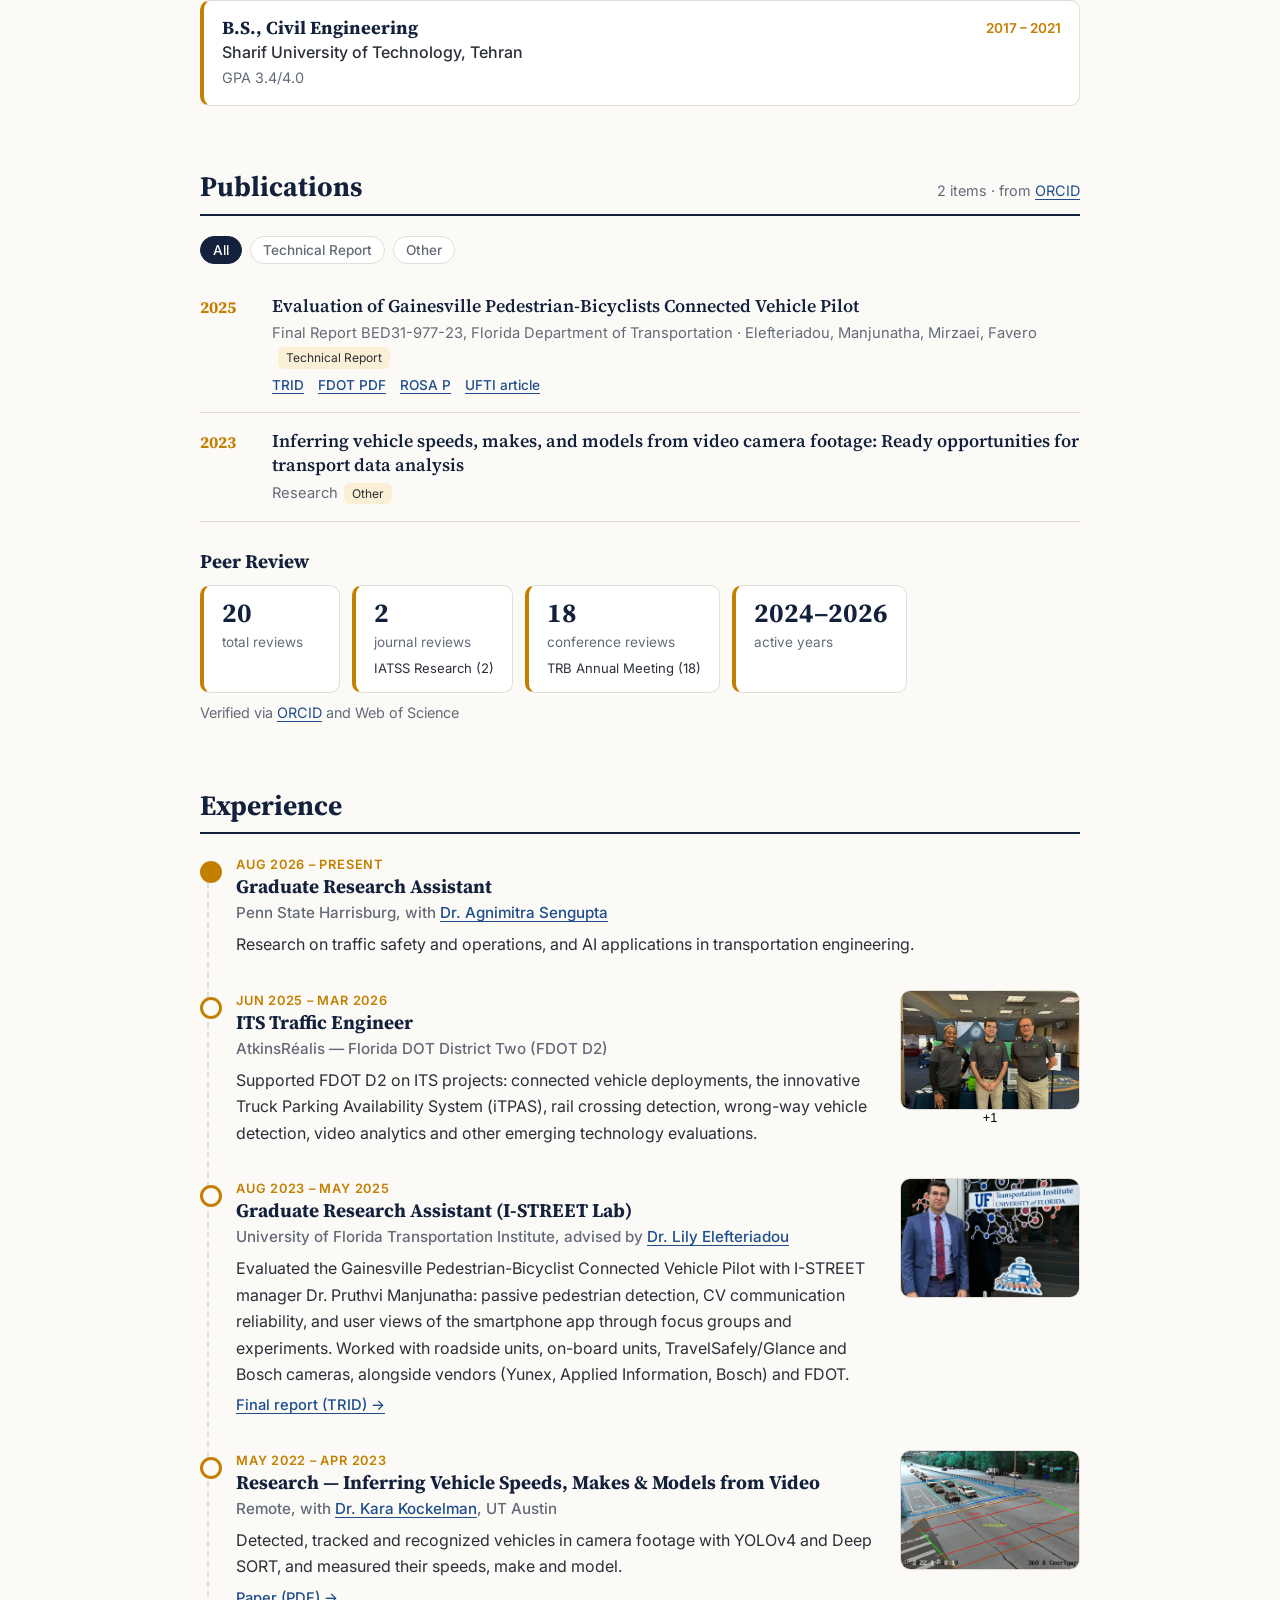
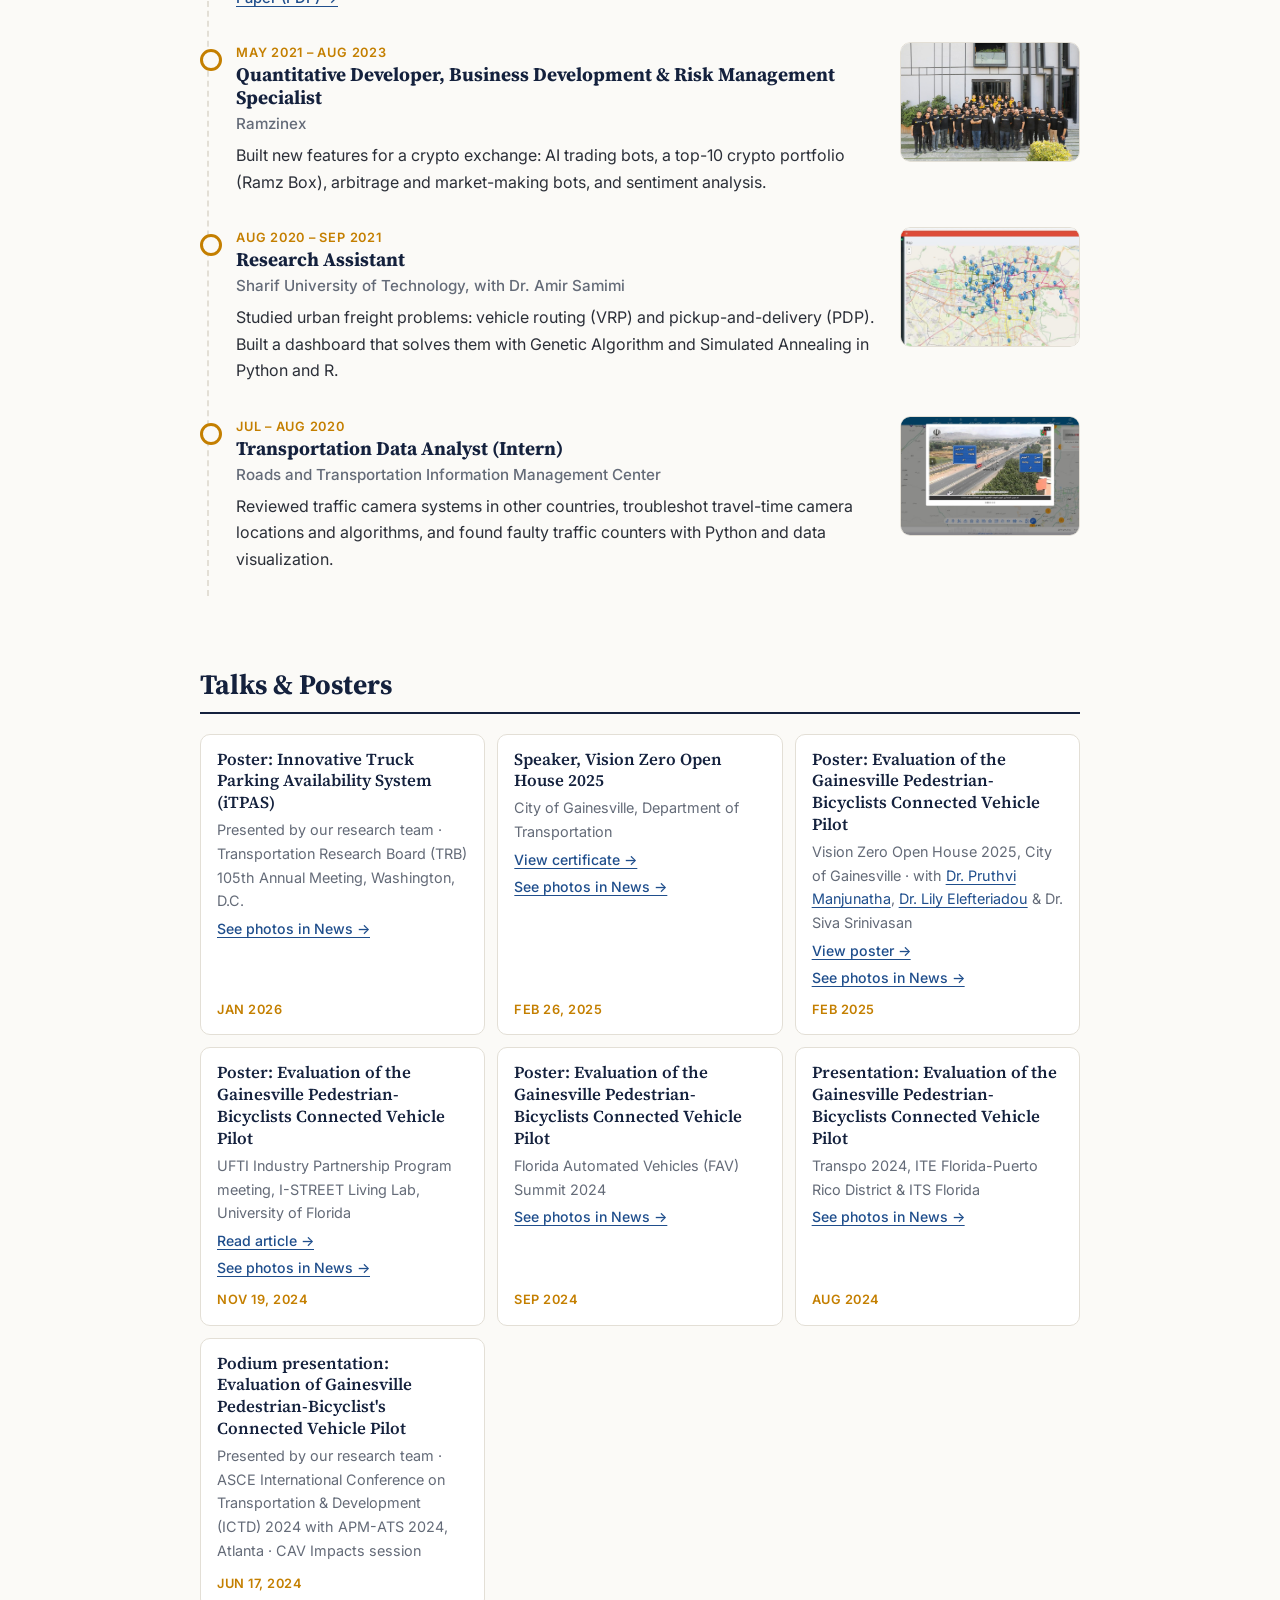
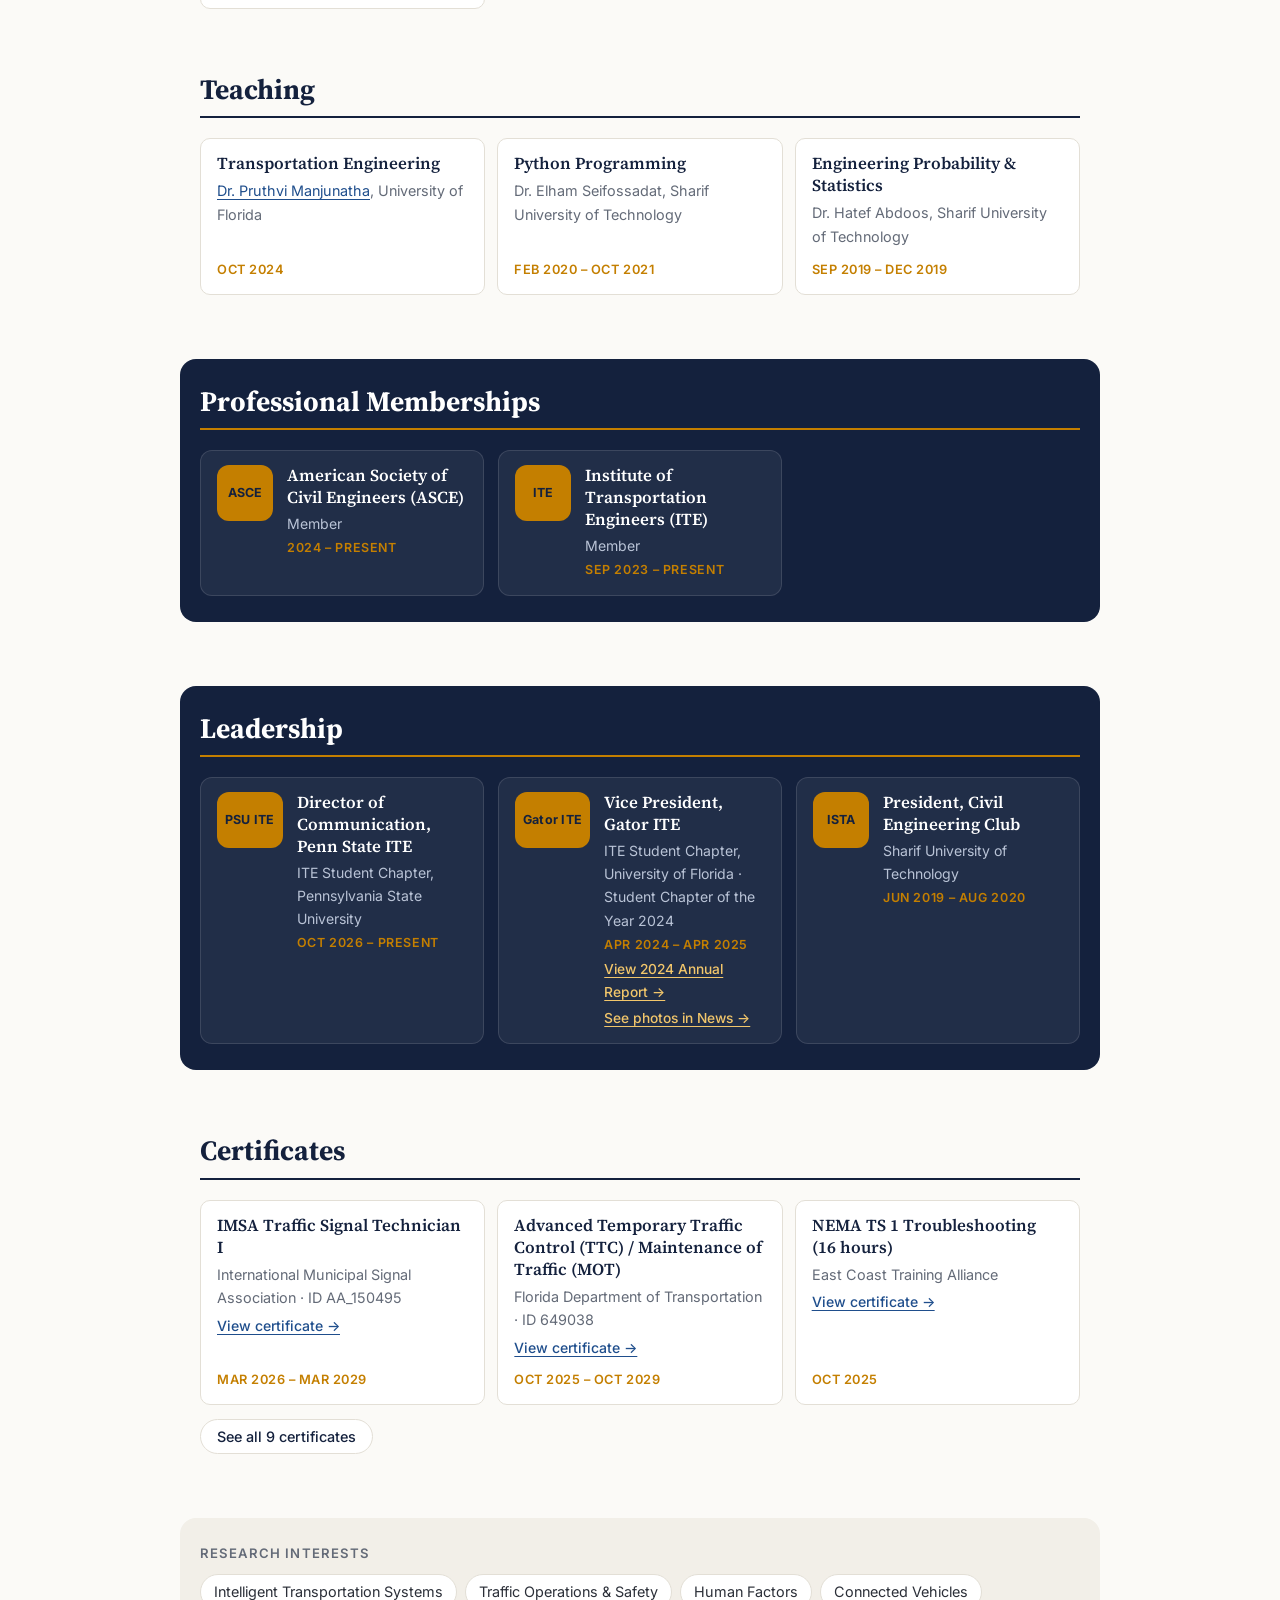
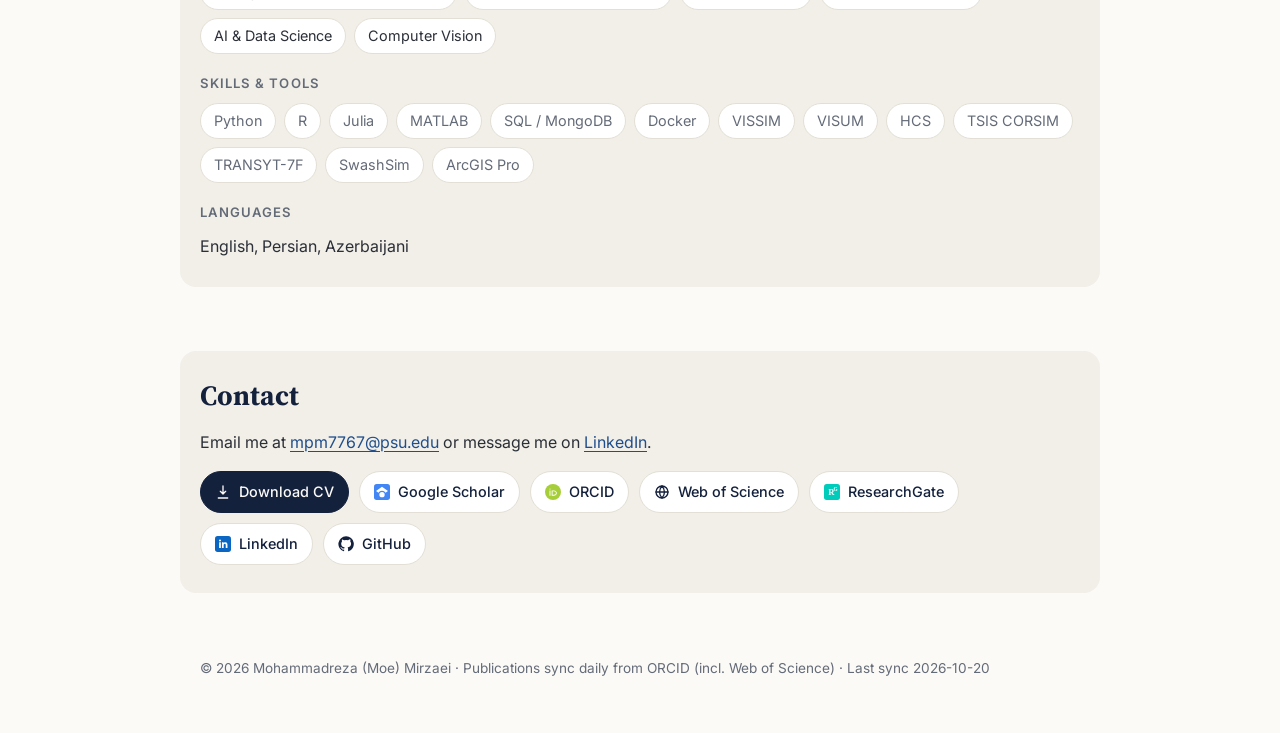
==== commit 0c1ff6e0: "Real favicon files and WebSite site-name data for Google Co-Authored-By: Claude Opus 5.5 <noreply@an" ====
--- a/index.html
+++ b/index.html
@@ -11,7 +11,13 @@
   <meta name="google-site-verification" content="bpkEa_ZCf8I1zxwrNV3YwN0n5C2s4hi4NvpqhpU7l_A" />
   <meta property="og:description" content="Traffic safety and operations, human factors and Intelligent Transportation Systems.">
   <meta property="og:image" content="https://avatars.githubusercontent.com/u/90872315?v=4">
-  <link rel="icon" href="data:image/svg+xml,<svg xmlns='http://www.w3.org/2000/svg' viewBox='0 0 32 32'><rect width='32' height='32' rx='7' fill='%2314213d'/><text x='16' y='22' font-family='Georgia' font-size='16' font-weight='700' text-anchor='middle' fill='%23f2b134'>MM</text></svg>">
+  <link rel="icon" href="/favicon.ico" sizes="any">
+  <link rel="icon" type="image/png" sizes="48x48" href="/favicon-48.png">
+  <link rel="icon" type="image/png" sizes="192x192" href="/favicon-192.png">
+  <link rel="apple-touch-icon" href="/apple-touch-icon.png">
+  <meta property="og:site_name" content="Moe Mirzaei">
+  <meta property="og:type" content="profile">
+  <meta property="og:url" content="https://moemirzaei.github.io/">
   <link rel="preconnect" href="https://fonts.googleapis.com">
   <link rel="preconnect" href="https://fonts.gstatic.com" crossorigin>
   <link href="https://fonts.googleapis.com/css2?family=Source+Serif+4:opsz,wght@8..60,500;8..60,700&family=Inter:wght@400;500;600&display=swap" rel="stylesheet">
@@ -39,6 +45,15 @@
       "https://www.linkedin.com/in/moe-mirzaei/",
       "https://github.com/MoeMirzaei"
     ]
+  }
+  </script>
+  <script type="application/ld+json">
+  {
+    "@context": "https://schema.org",
+    "@type": "WebSite",
+    "name": "Moe Mirzaei",
+    "alternateName": ["Mohammadreza Mirzaei", "MoeMirzaei"],
+    "url": "https://moemirzaei.github.io/"
   }
   </script>
 </head>
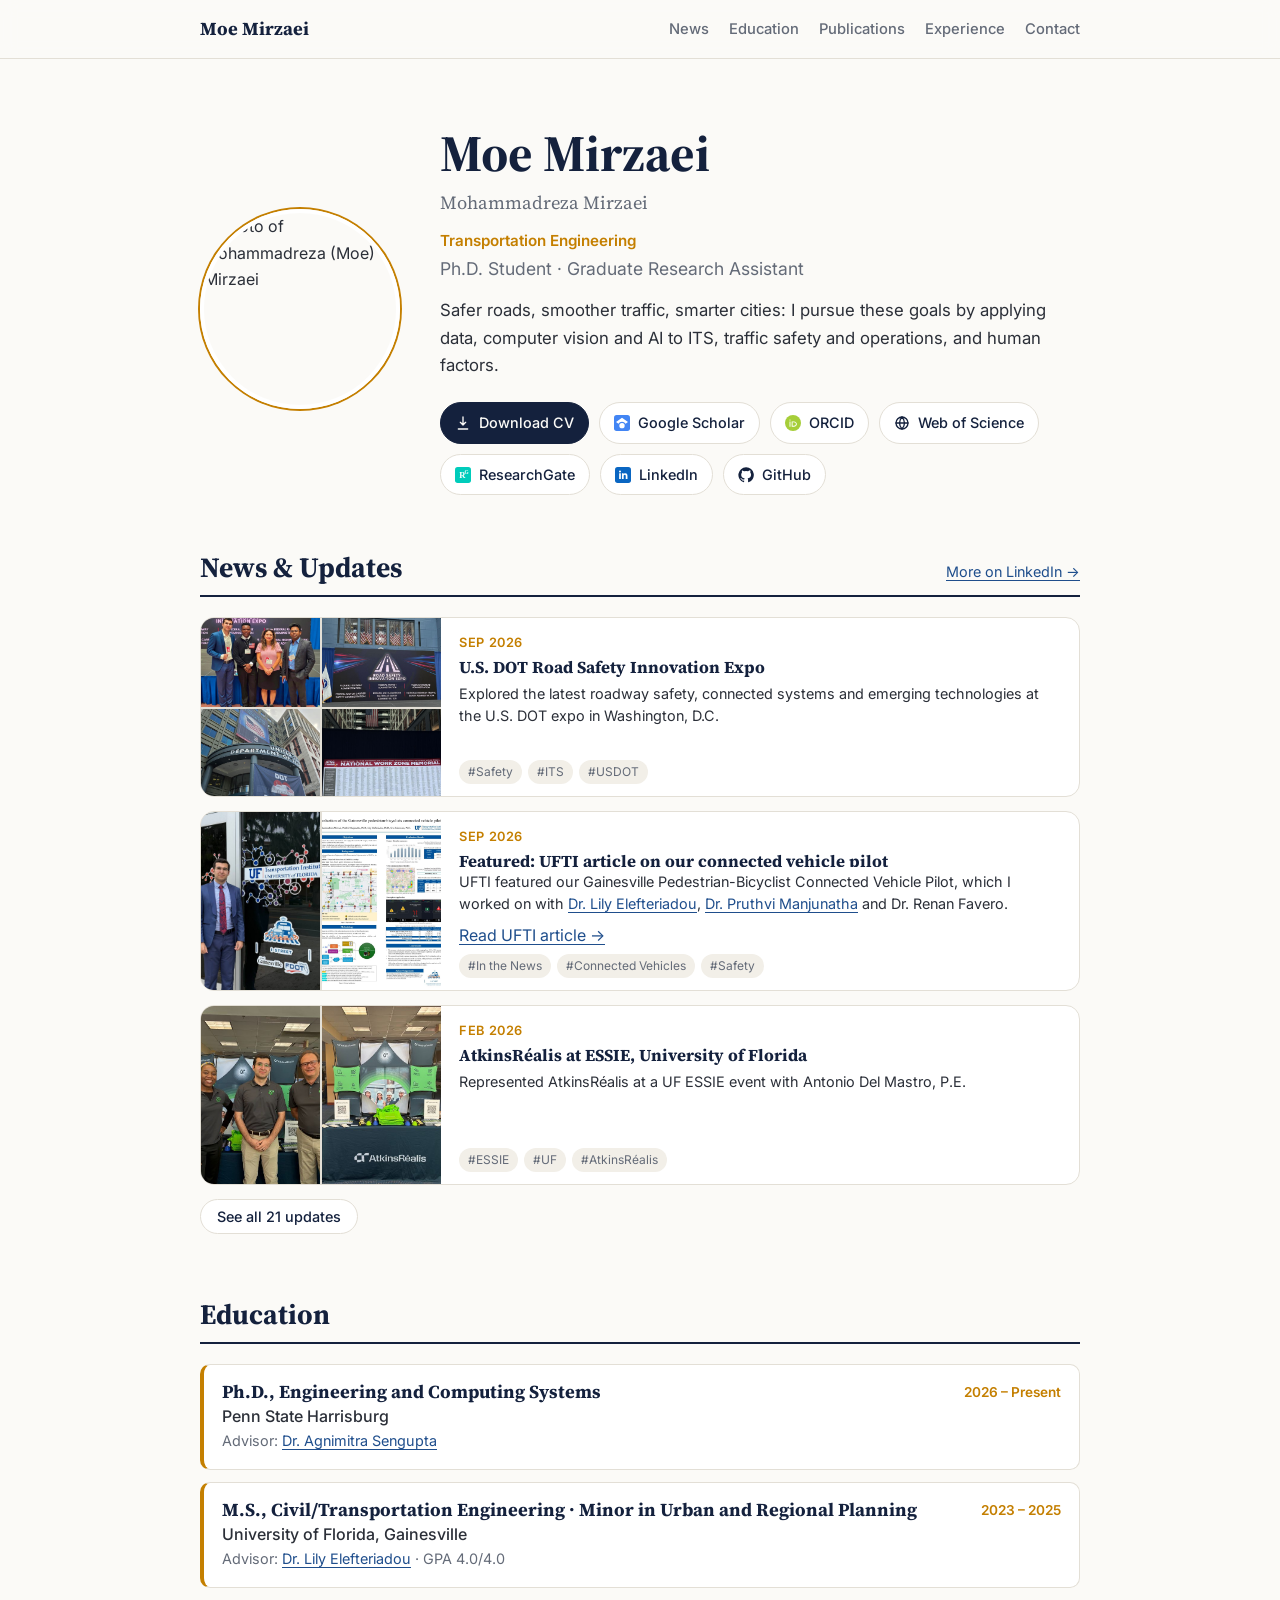
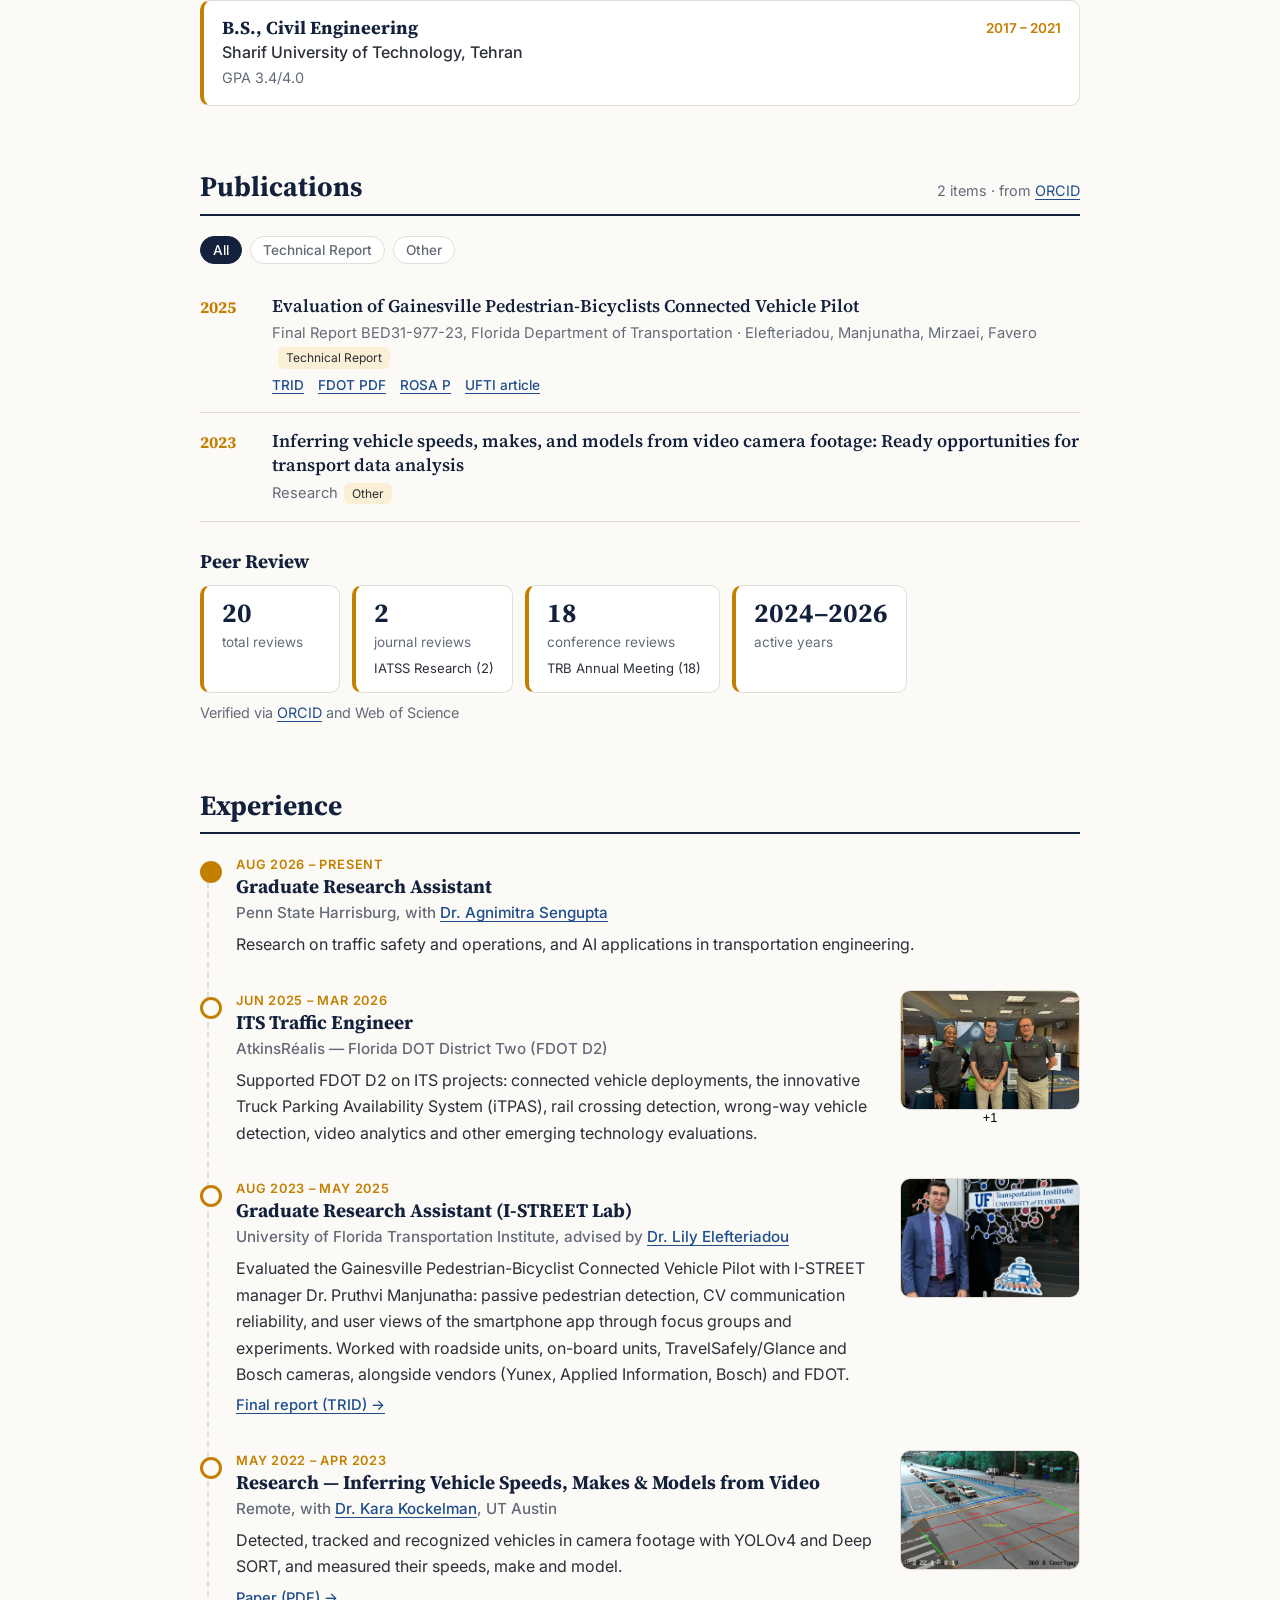
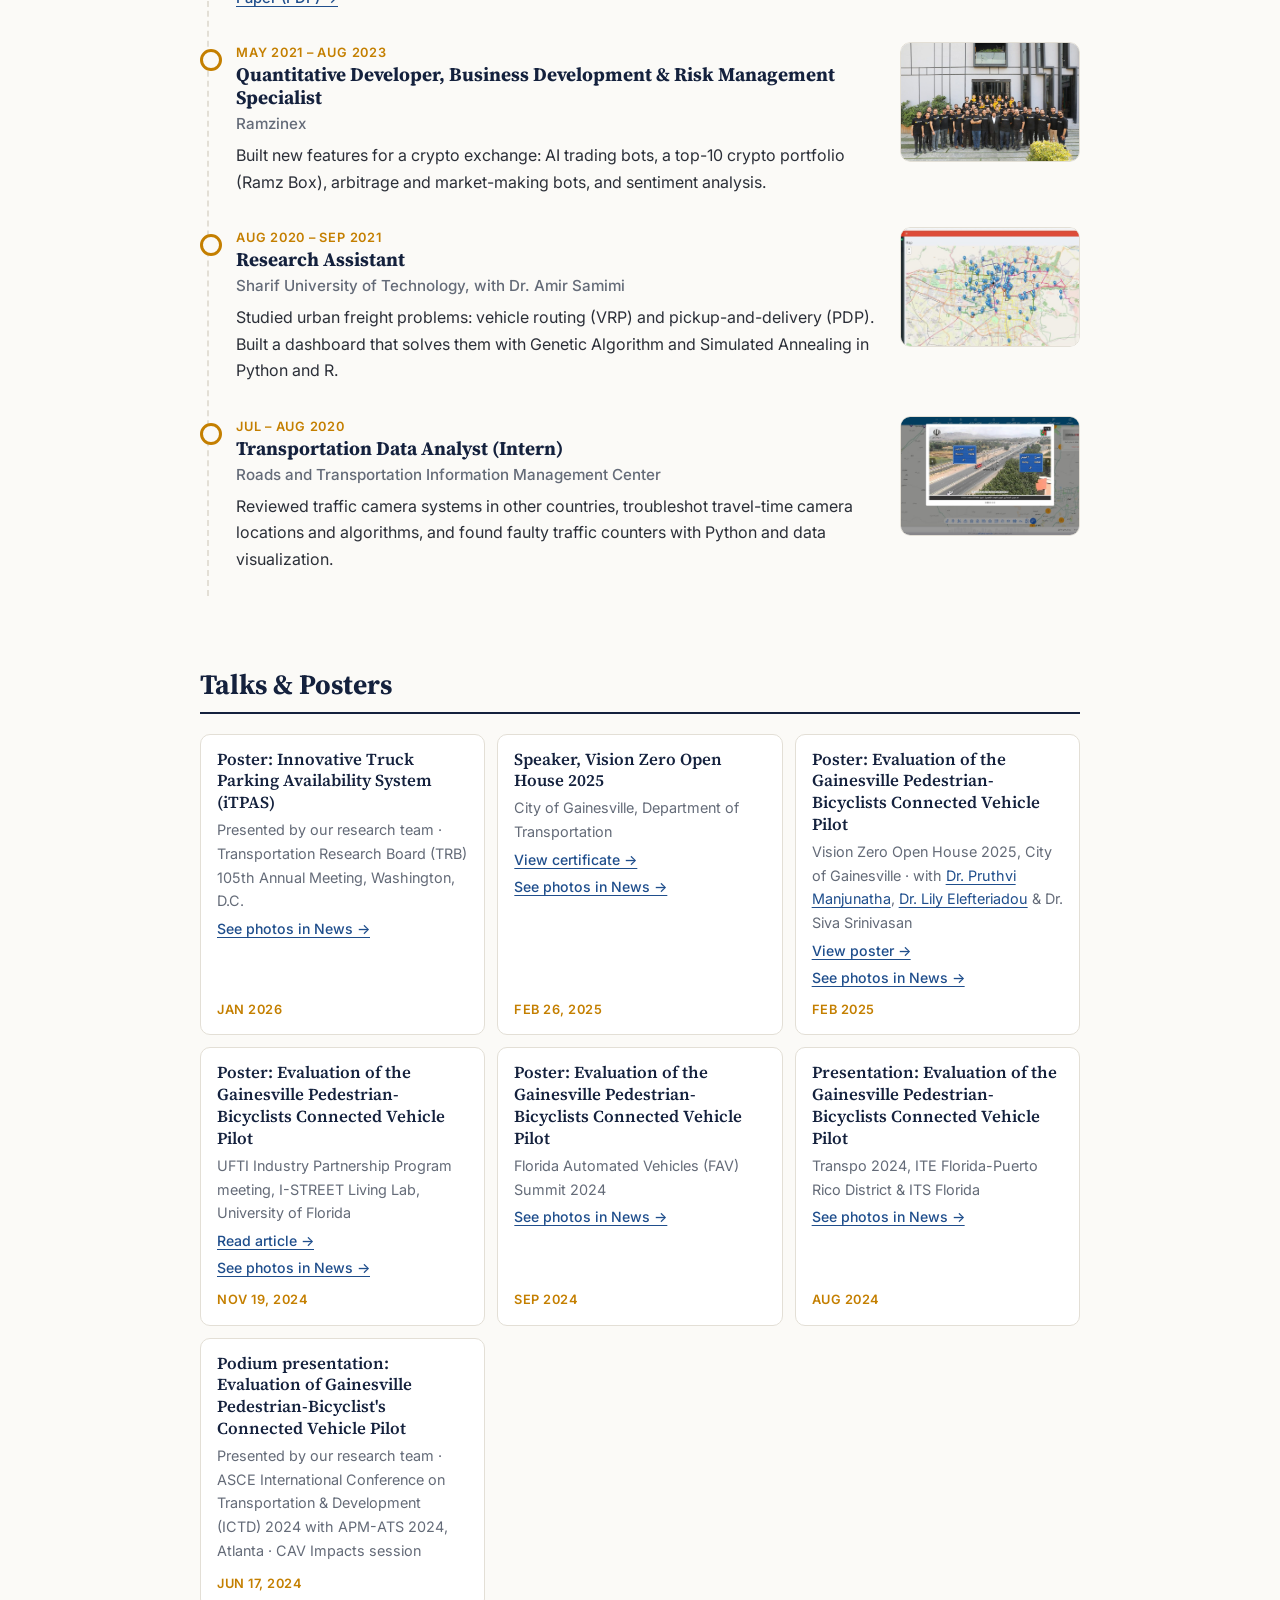
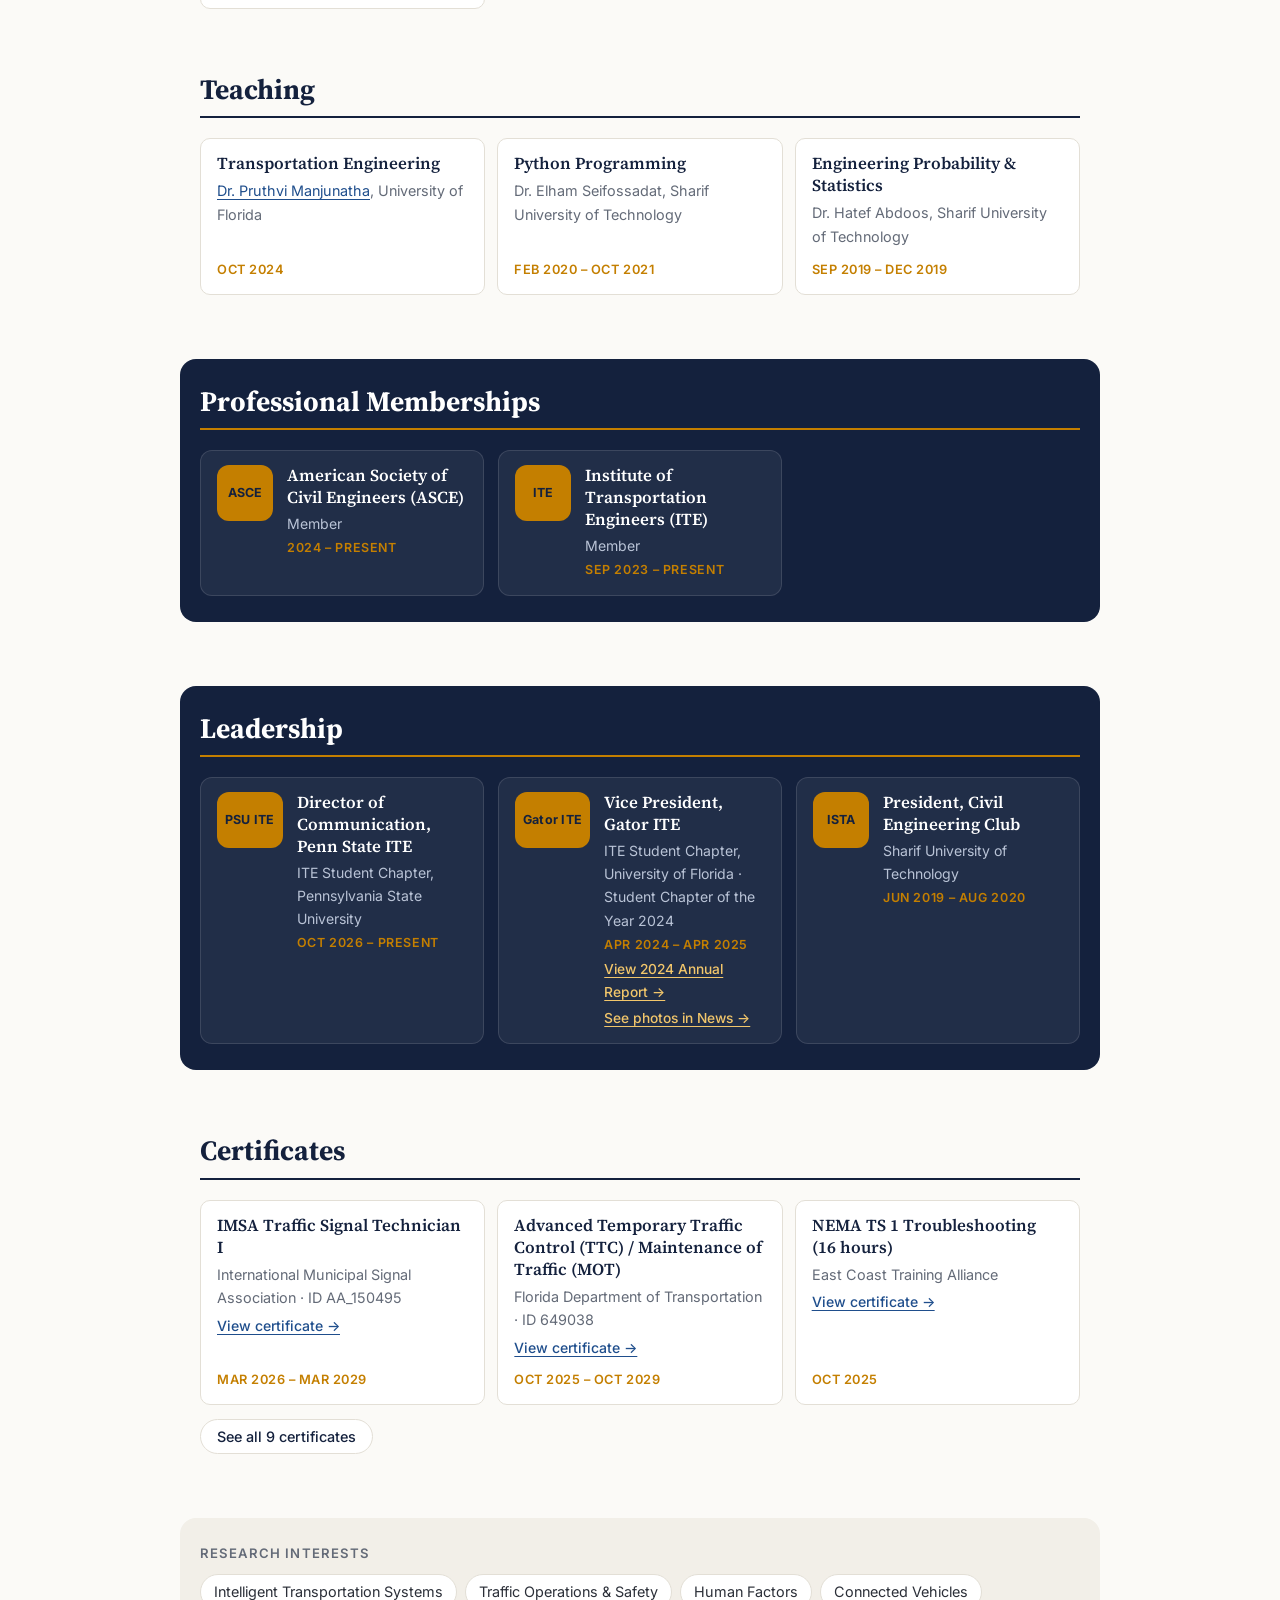
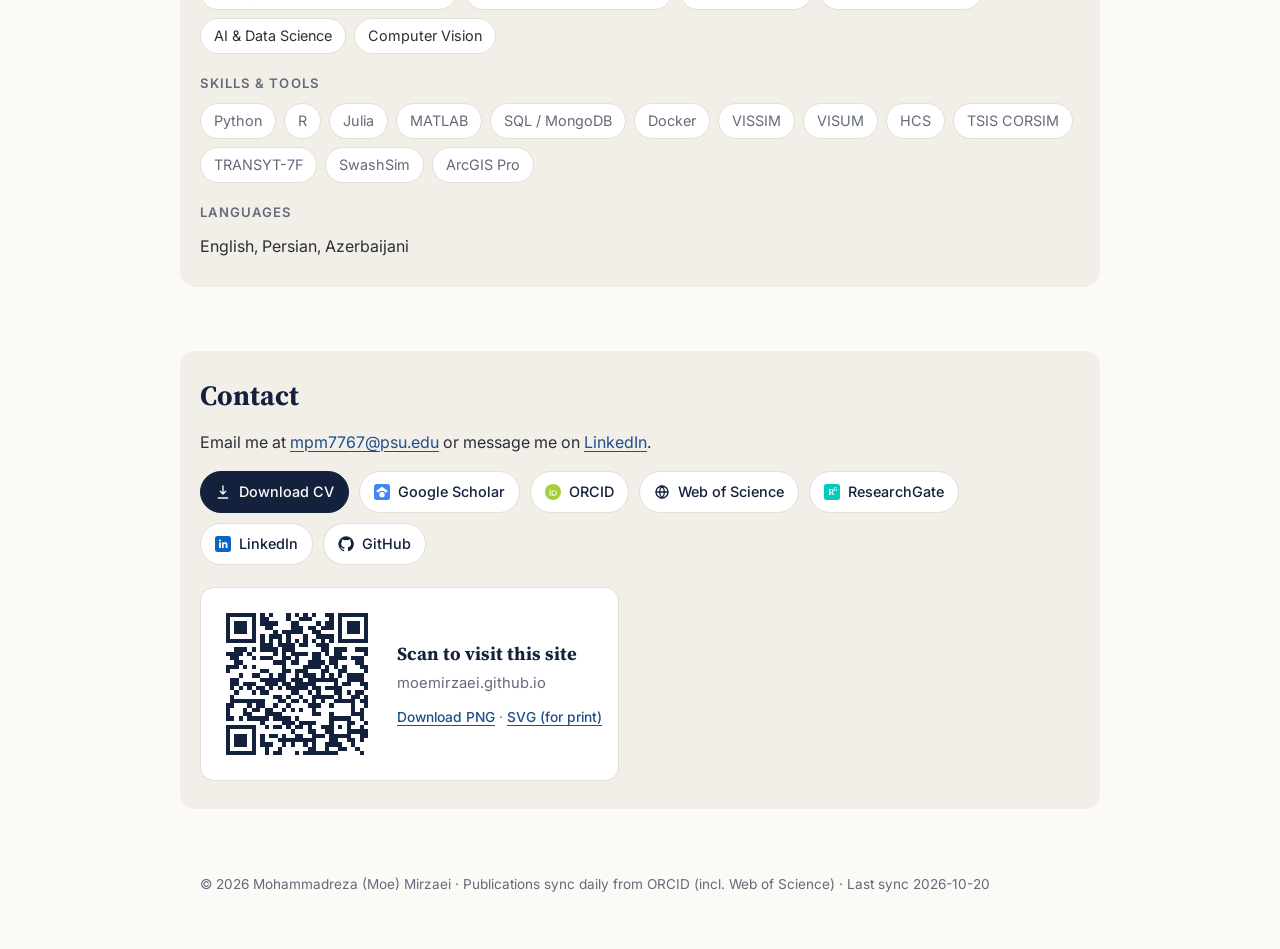
==== commit 8f9b5366: "Add QR code to contact section Co-Authored-By: Claude Opus 5.5 <noreply@anthropic.com> Claude-Sessio" ====
--- a/index.html
+++ b/index.html
@@ -157,6 +157,14 @@
       <h2>Contact</h2>
       <p>Email me at <a id="contact-email" href="mailto:mpm7767@psu.edu">mpm7767@psu.edu</a> or message me on <a id="contact-linkedin" href="https://www.linkedin.com/in/moe-mirzaei/">LinkedIn</a>.</p>
       <div class="links" id="links-footer"></div>
+      <div class="qr-card">
+        <img src="assets/qr/moemirzaei-qr.svg" alt="QR code linking to moemirzaei.github.io" width="160" height="160">
+        <div>
+          <b>Scan to visit this site</b>
+          <span>moemirzaei.github.io</span>
+          <div class="qr-dl"><a href="assets/qr/moemirzaei-qr.png" download>Download PNG</a> · <a href="assets/qr/moemirzaei-qr.svg" download>SVG (for print)</a></div>
+        </div>
+      </div>
     </section>
   </main>
 
--- a/assets/style.css
+++ b/assets/style.css
@@ -214,3 +214,12 @@
 .badge-body .when { color: var(--accent); font-weight: 600; font-size: .78rem; letter-spacing: .05em; text-transform: uppercase; }
 .badge-body .view { color: #f2c66b; font-size: .86rem; font-weight: 500; }
 @media (prefers-color-scheme: dark) { :root:not([data-theme="light"]) section.orgs { background: #1b2740; } }
+
+/* QR code in contact */
+.qr-card { display: flex; align-items: center; gap: 20px; margin-top: 22px; padding: 16px; background: #fff; border: 1px solid var(--line); border-radius: 14px; width: fit-content; max-width: 100%; }
+.qr-card img { width: 160px; height: 160px; display: block; }
+.qr-card b { display: block; font-family: var(--serif); font-size: 1.15rem; color: #14213d; }
+.qr-card span { color: #646b78; font-size: .92rem; }
+.qr-dl { margin-top: 10px; font-size: .86rem; color: #646b78; }
+.qr-dl a { color: #1f4e8c; font-weight: 500; }
+@media (max-width: 480px) { .qr-card { flex-direction: column; text-align: center; } }
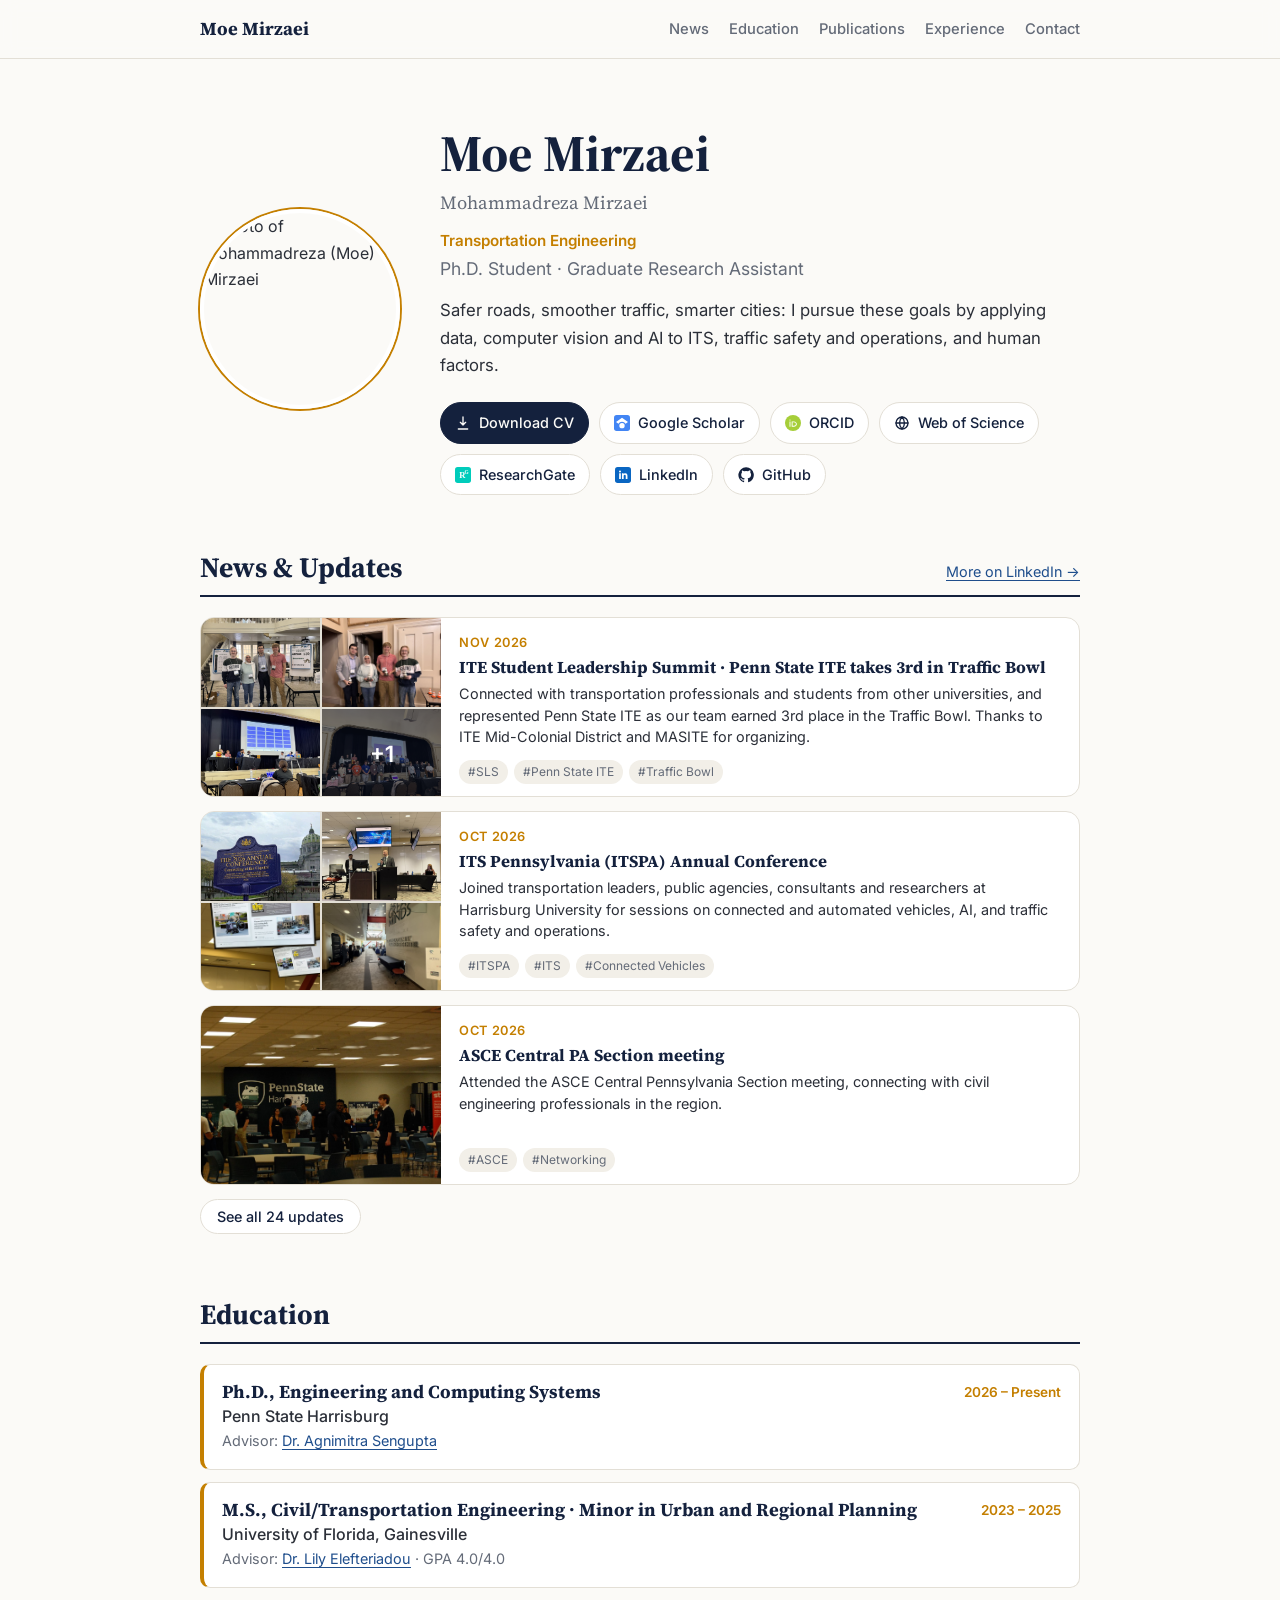
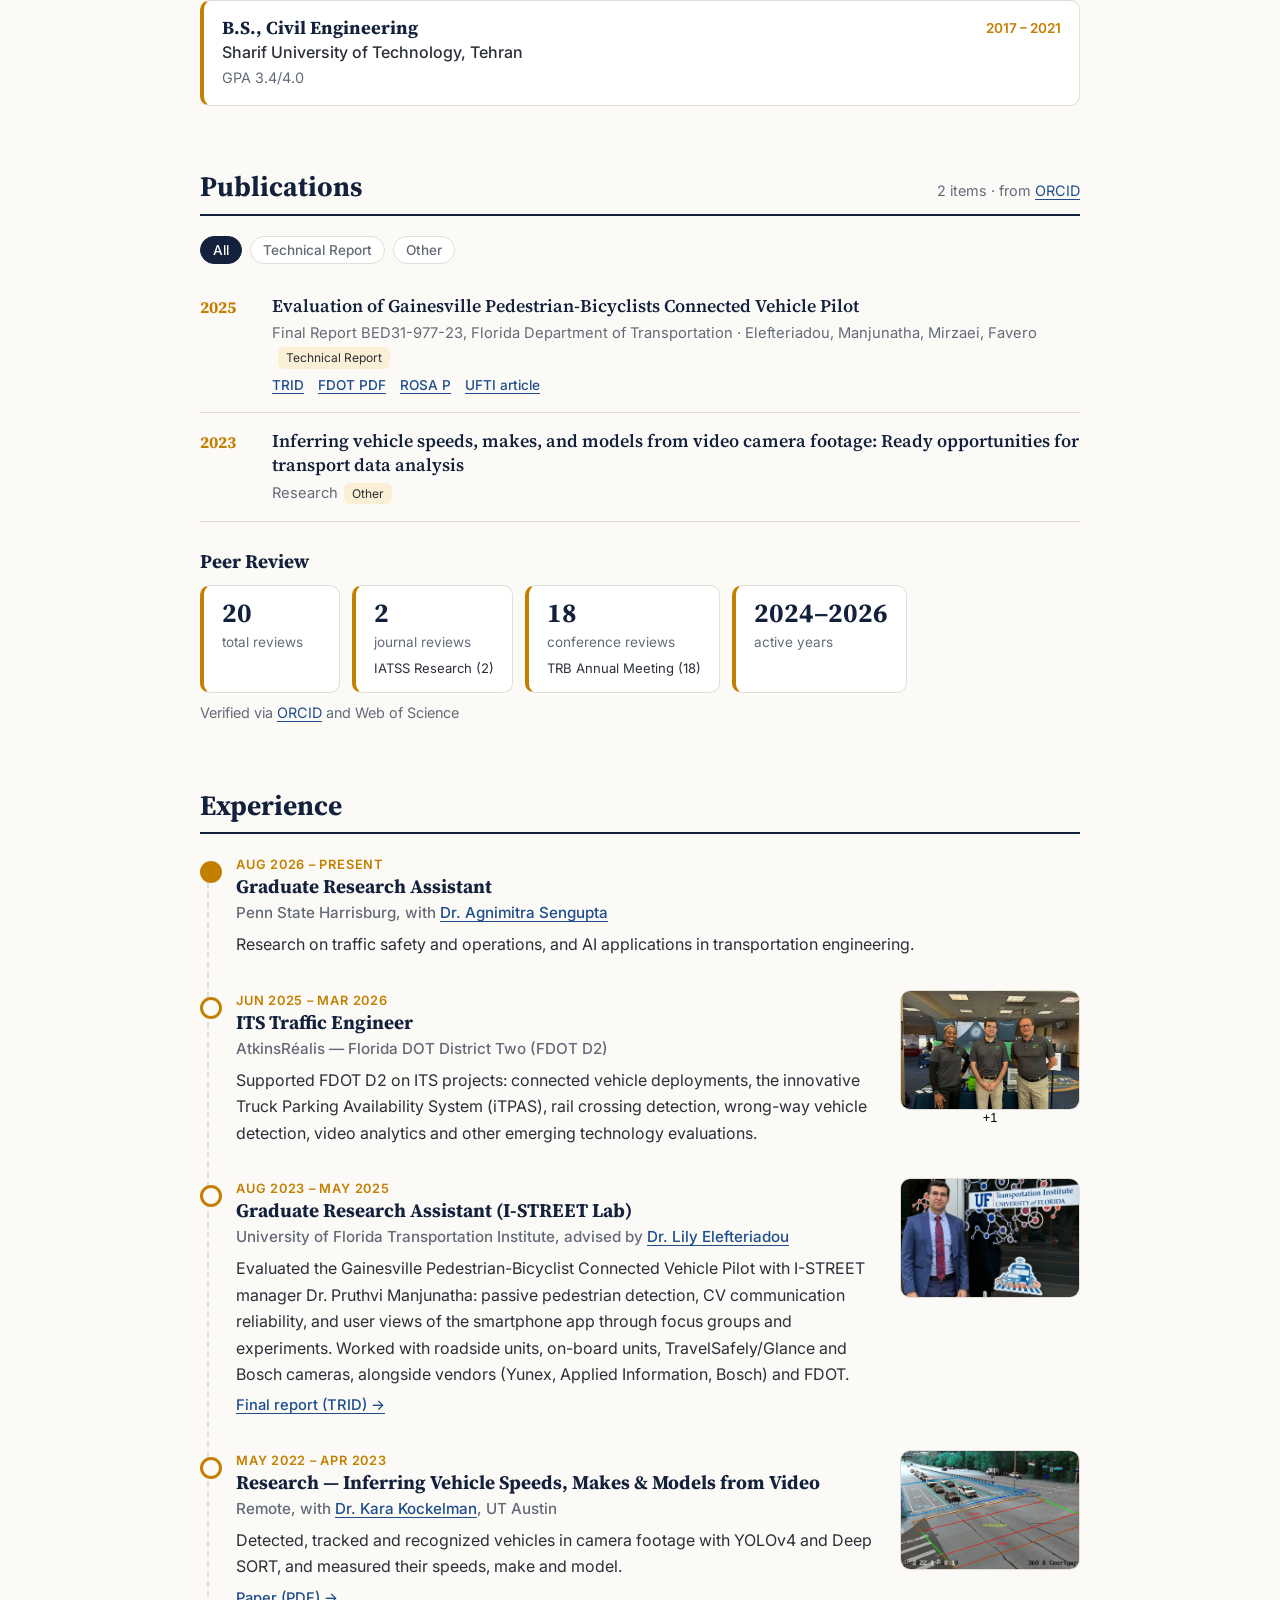
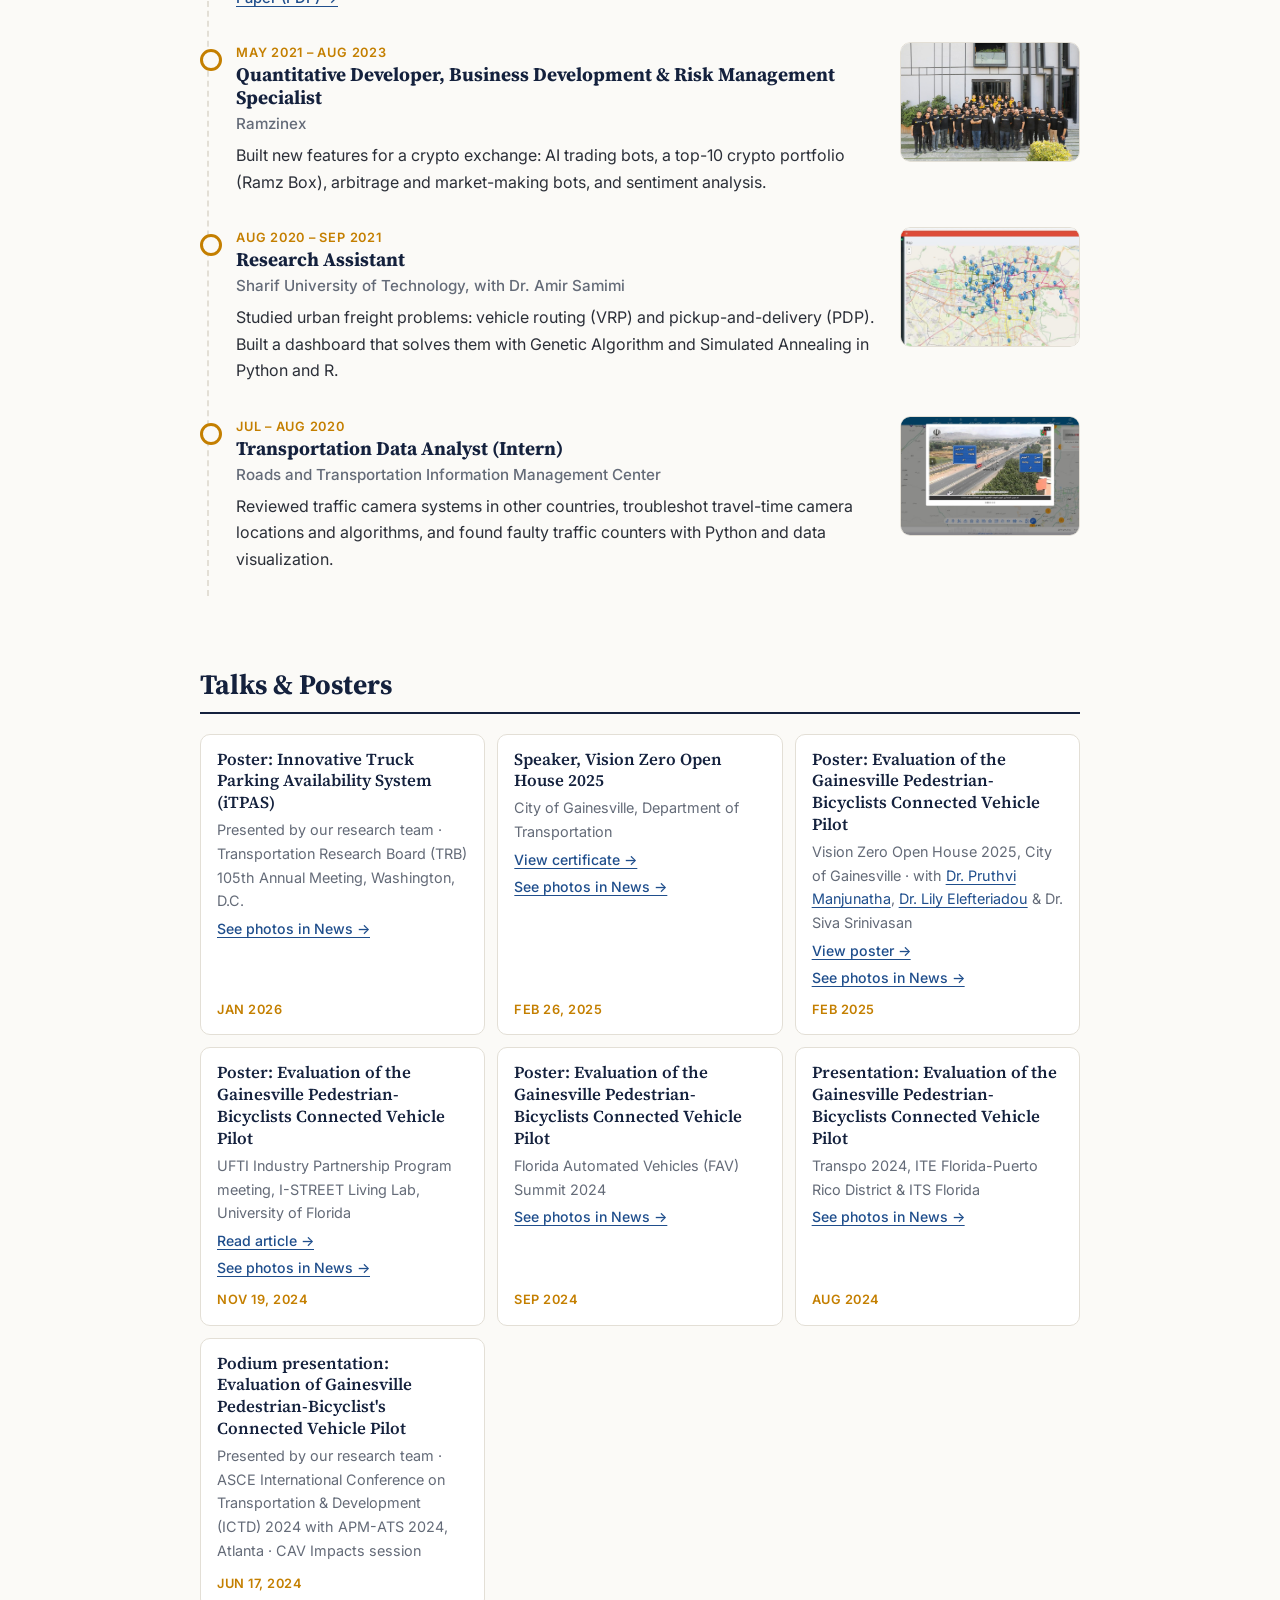
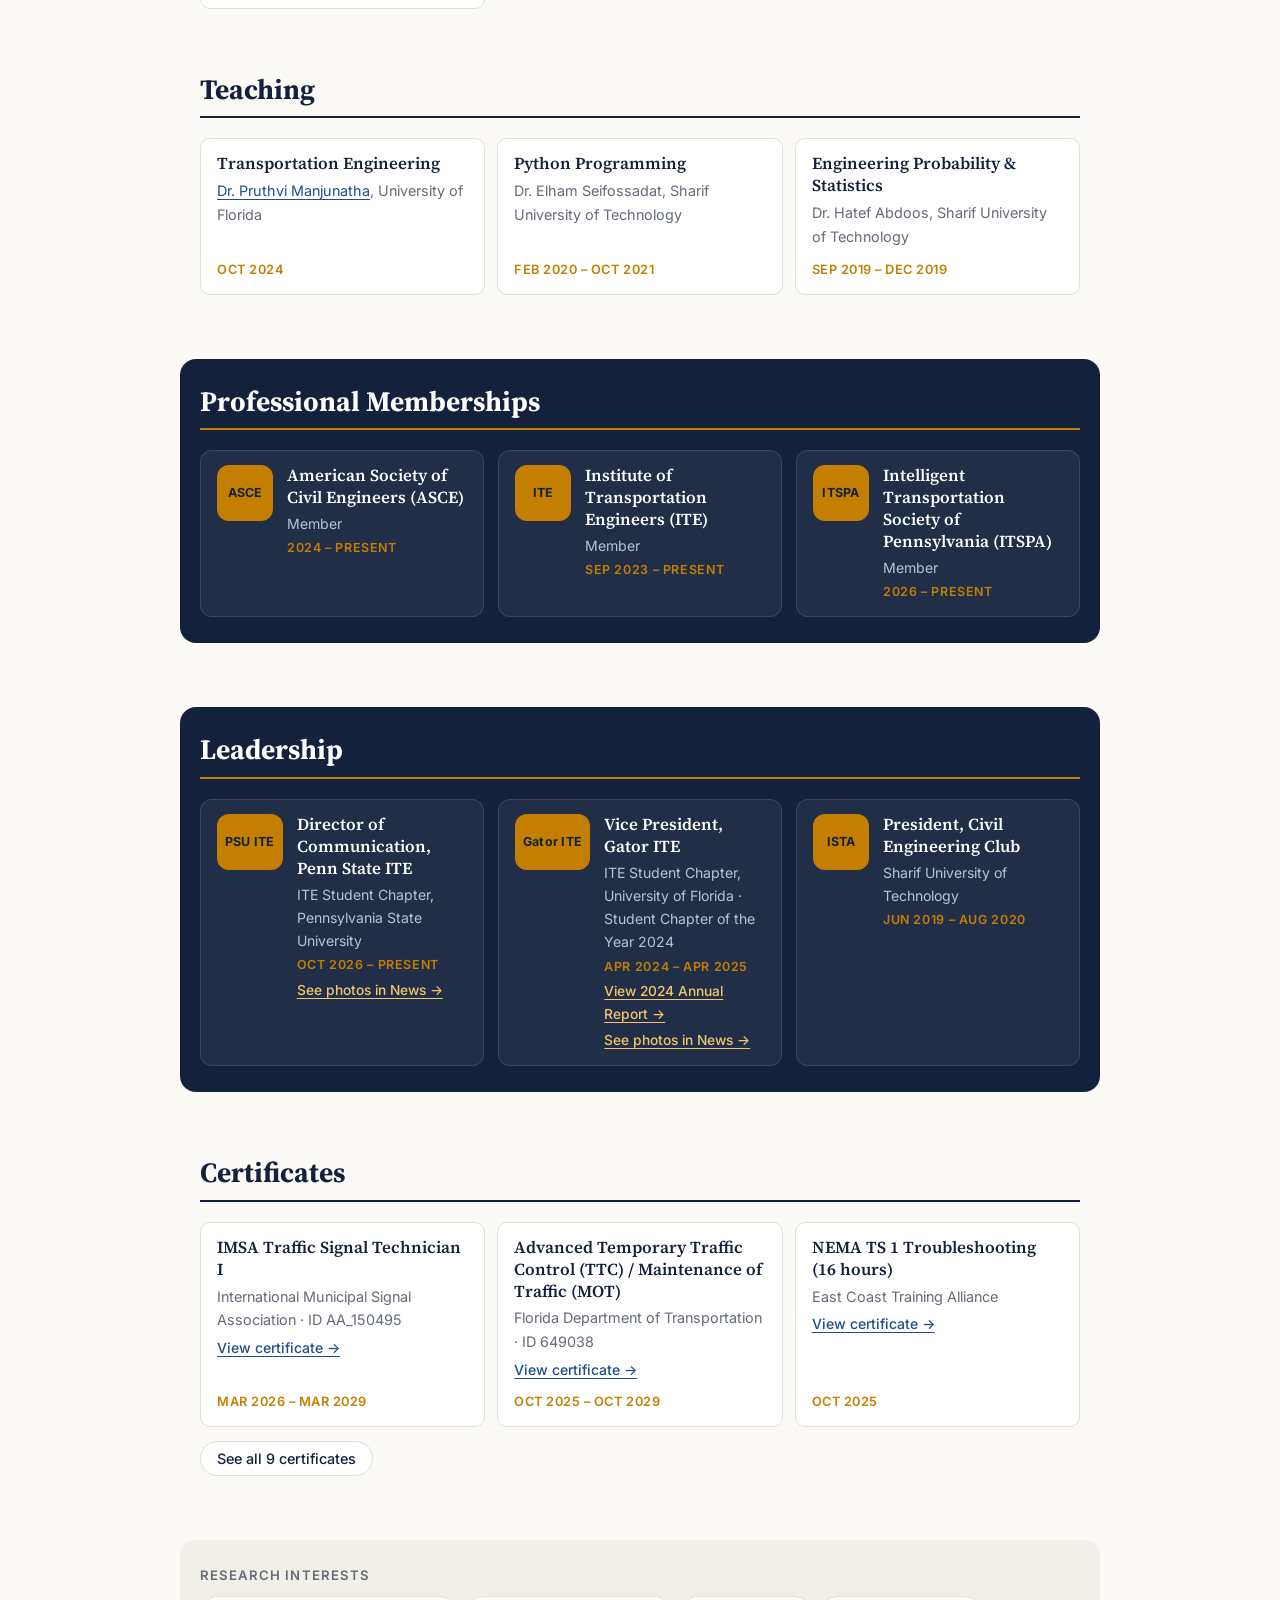
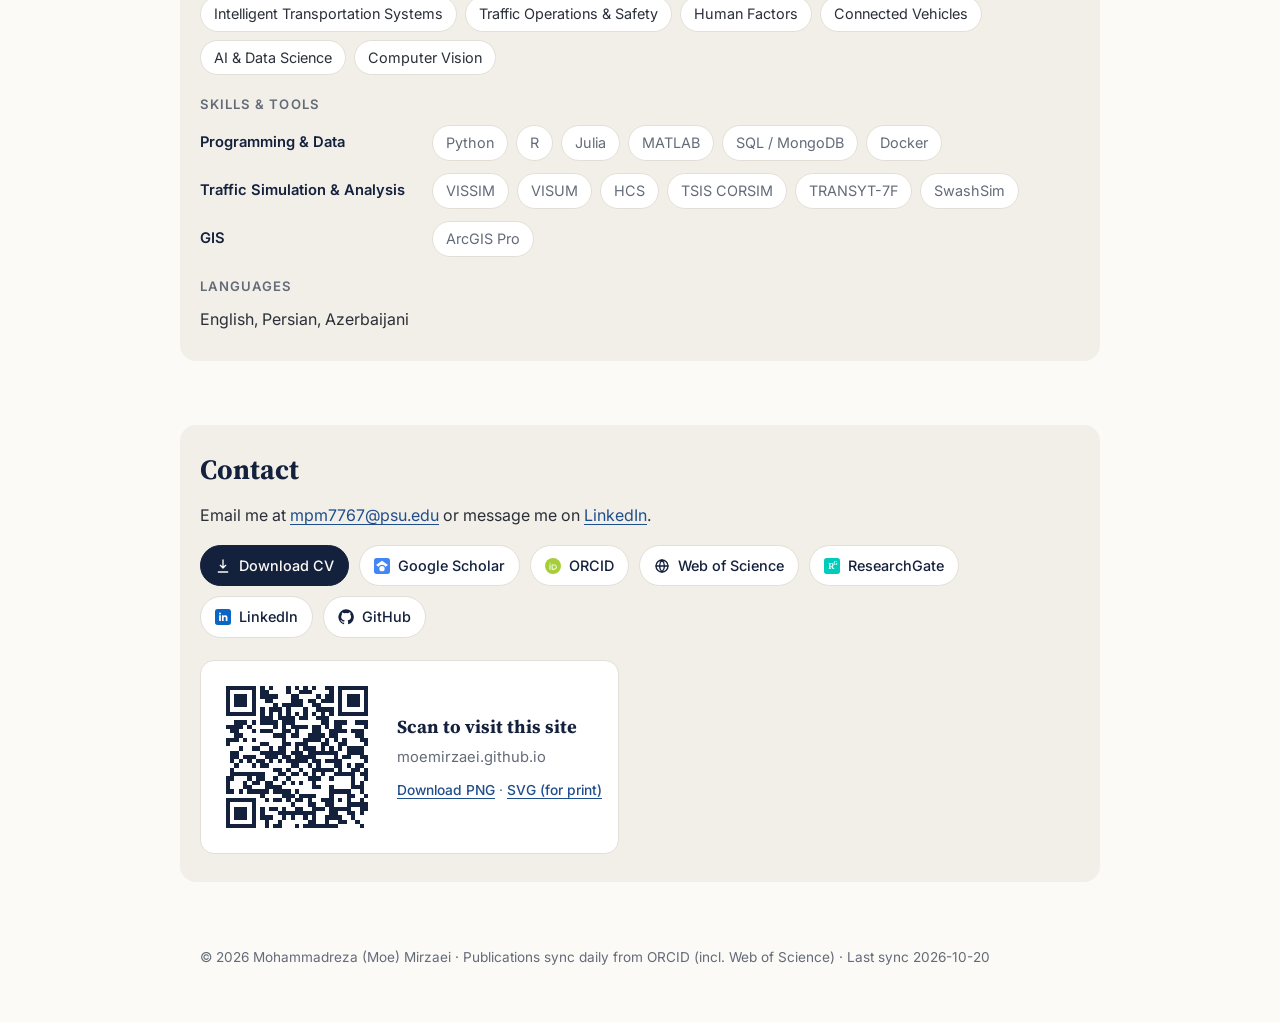
==== commit a8fc26db: "ASCE photo, categorized skills, ITSPA membership Co-Authored-By: Claude Opus 5.5 <noreply@anthropic." ====
--- a/index.html
+++ b/index.html
@@ -148,7 +148,7 @@
       <ul class="chips" id="interests"></ul>
       <p class="bio" id="orcid-bio" hidden></p>
       <h2 class="label label-gap">Skills &amp; tools</h2>
-      <ul class="chips chips-quiet" id="skills"></ul>
+      <ul class="skill-groups" id="skills"></ul>
       <h2 class="label label-gap">Languages</h2>
       <p class="langs" id="languages"></p>
     </section>
--- a/assets/style.css
+++ b/assets/style.css
@@ -223,3 +223,12 @@
 .qr-dl { margin-top: 10px; font-size: .86rem; color: #646b78; }
 .qr-dl a { color: #1f4e8c; font-weight: 500; }
 @media (max-width: 480px) { .qr-card { flex-direction: column; text-align: center; } }
+
+/* news post without photos */
+.post.no-img { grid-template-columns: 1fr; height: auto; min-height: 0; border-left: 4px solid var(--accent); }
+
+/* categorized skills */
+.skill-groups { list-style: none; padding: 0; margin: 0; display: grid; gap: 12px; }
+.skill-group { display: grid; grid-template-columns: 220px 1fr; gap: 12px; align-items: start; }
+.skill-cat { font-weight: 600; color: var(--ink); font-size: .92rem; padding-top: 5px; }
+@media (max-width: 680px) { .skill-group { grid-template-columns: 1fr; gap: 6px; } }
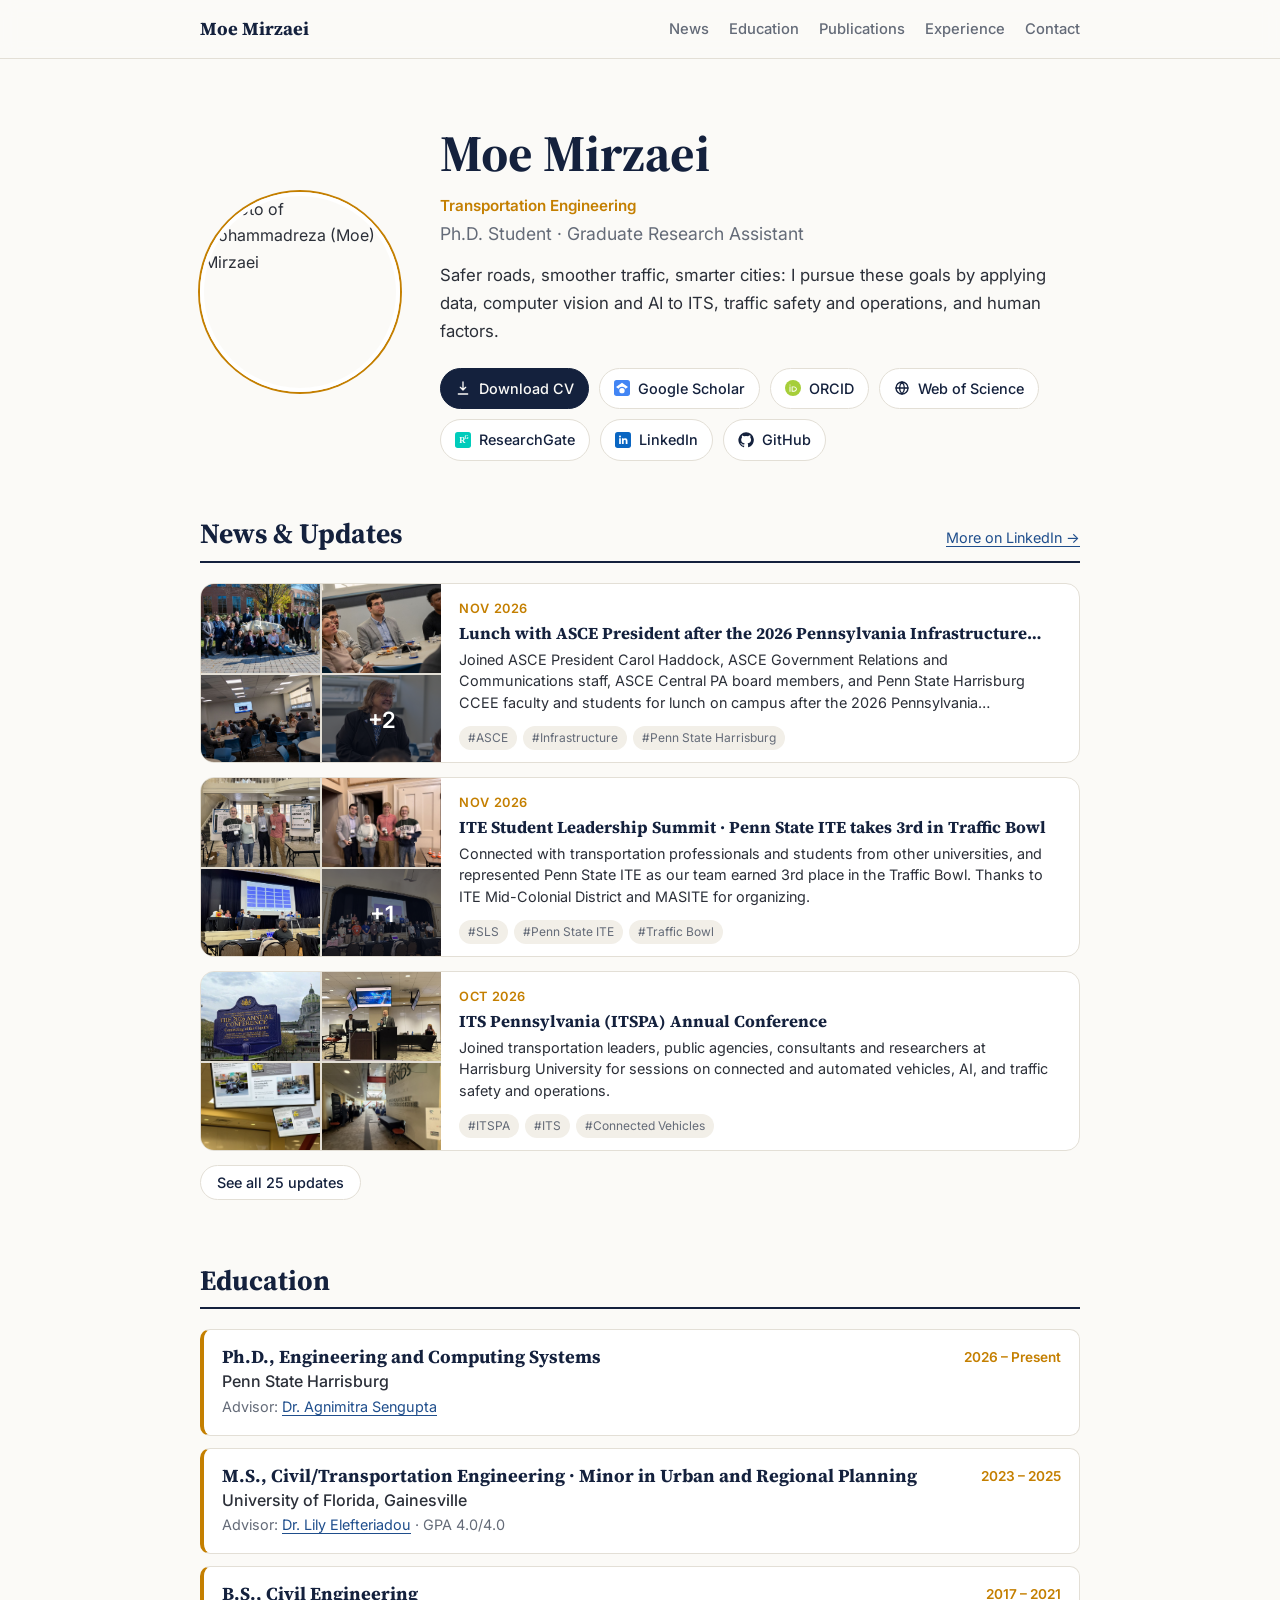
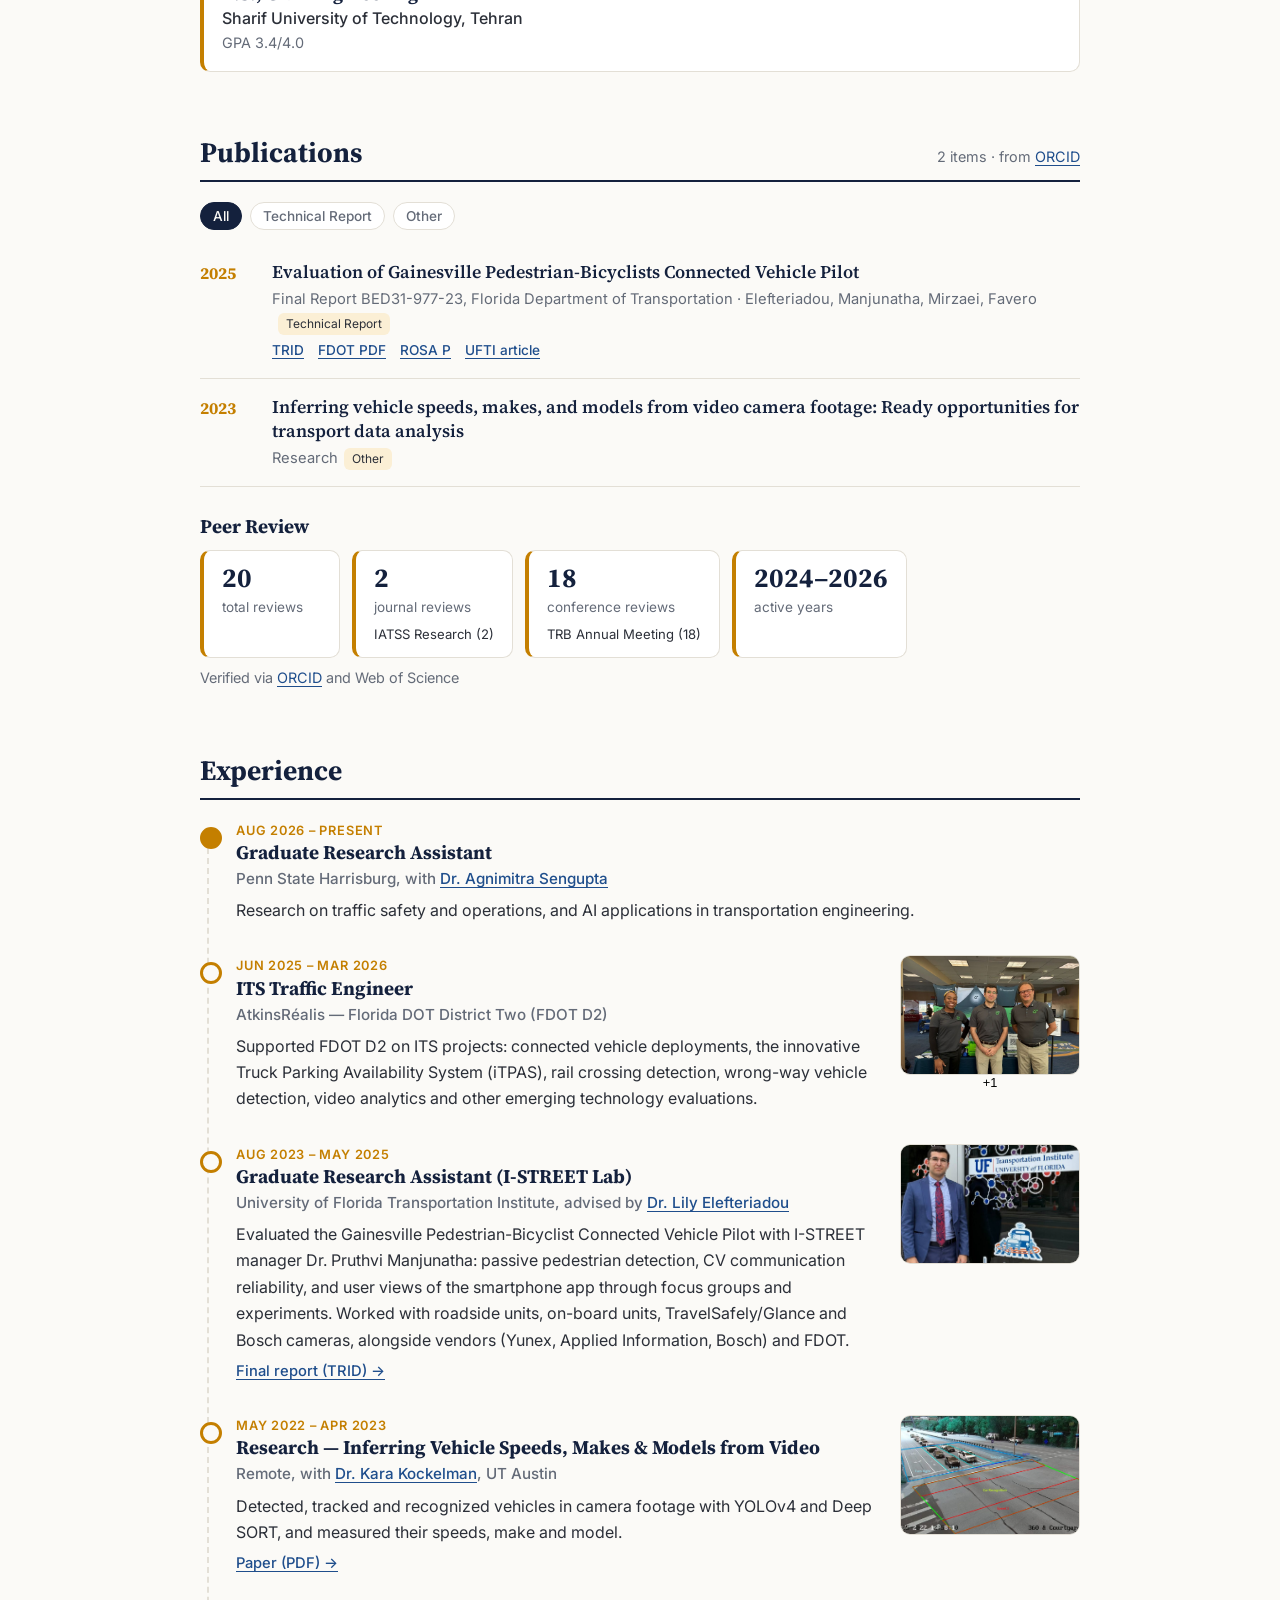
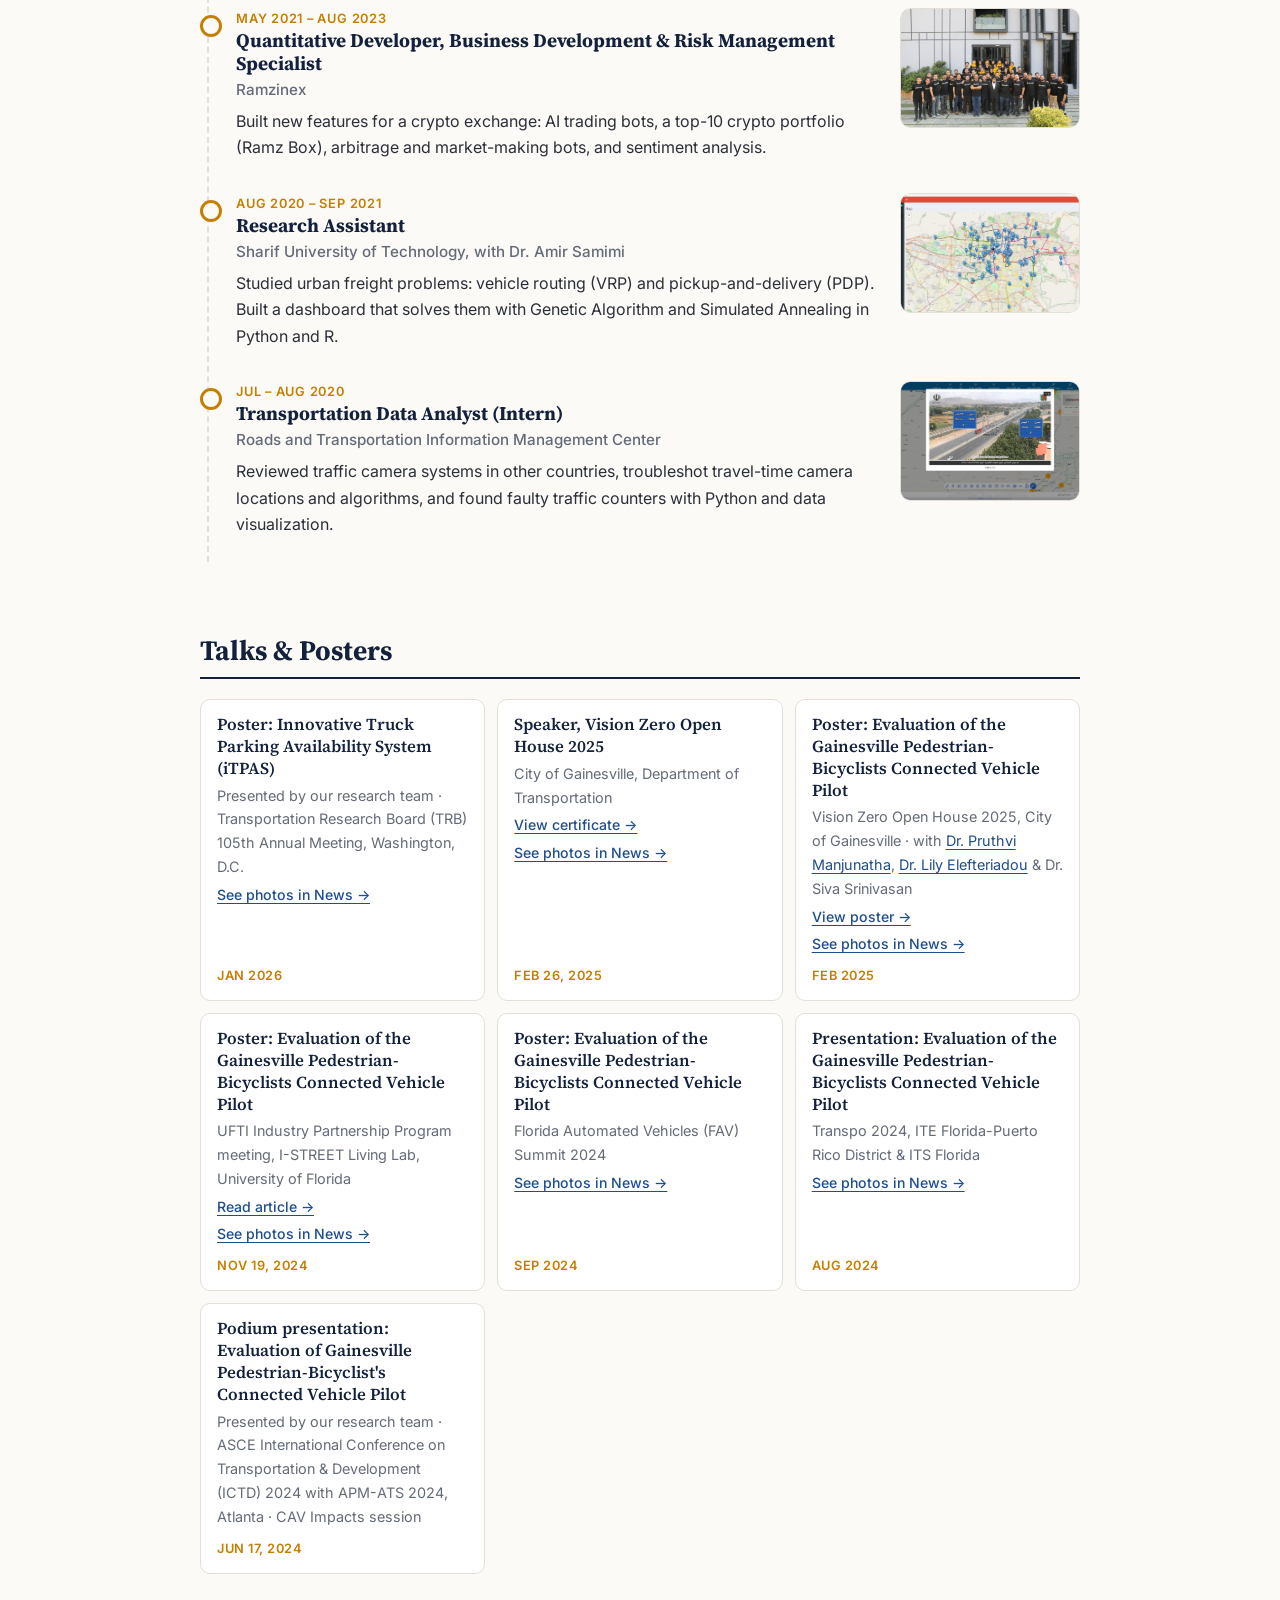
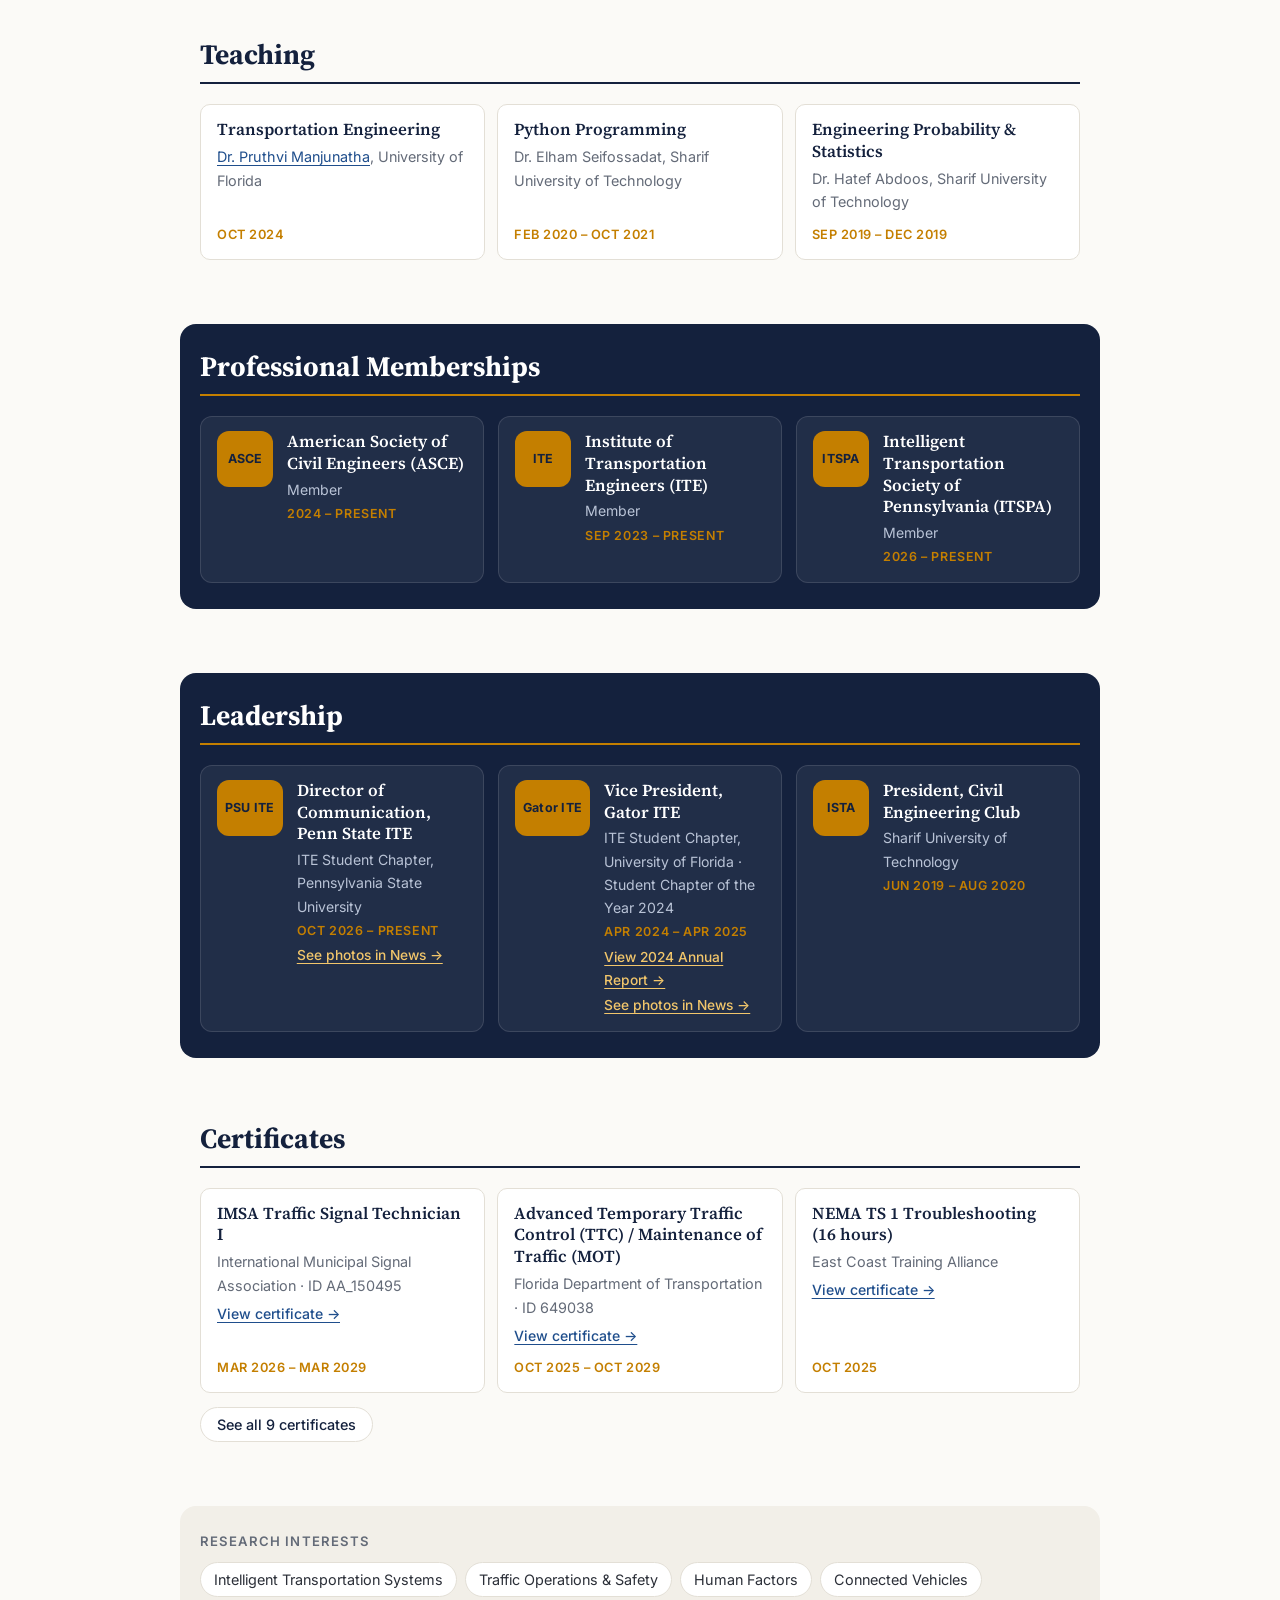
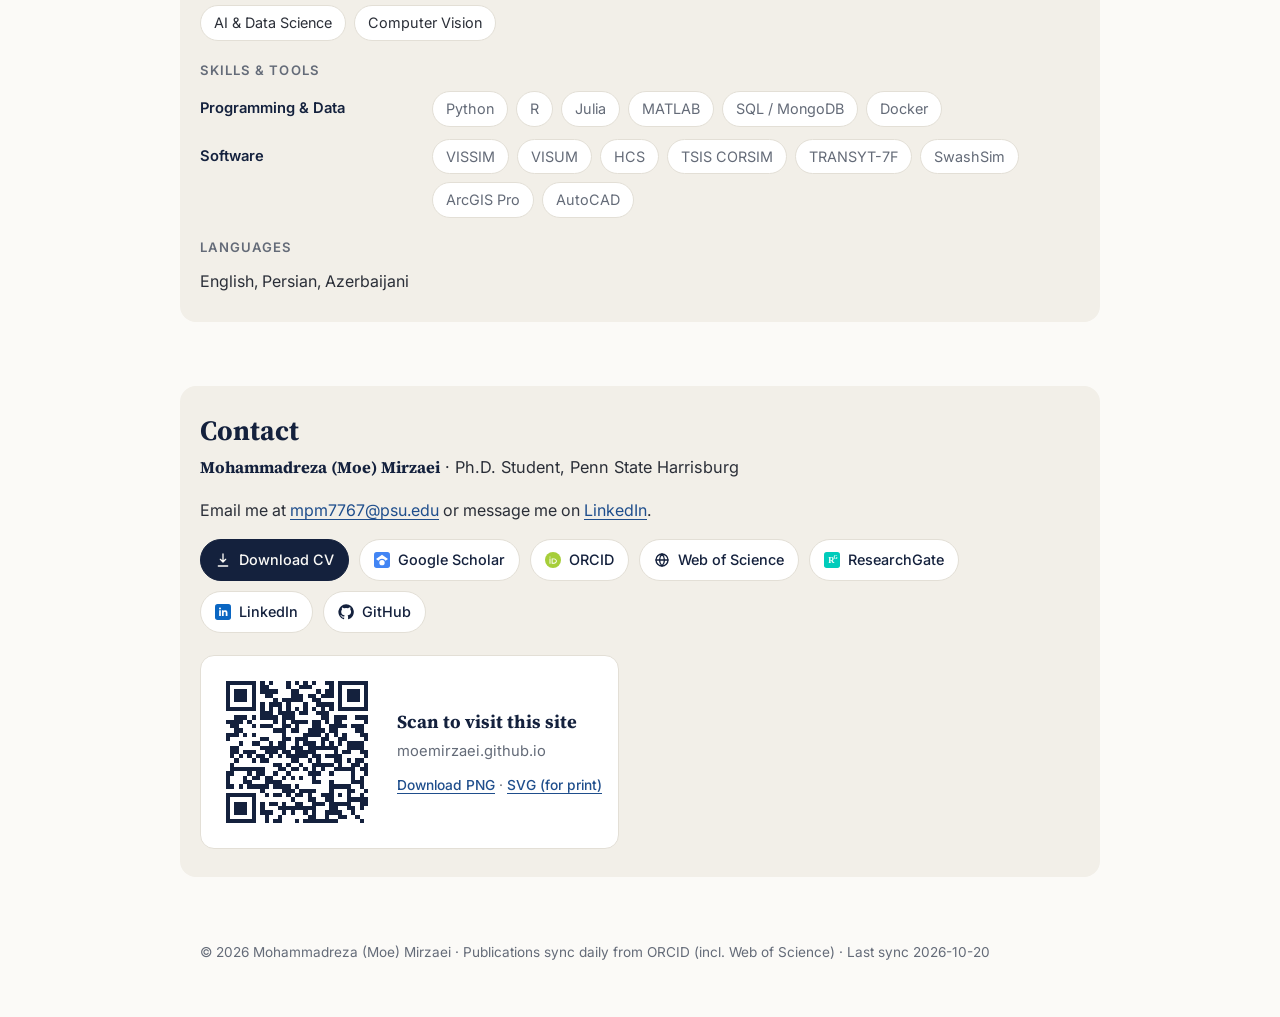
==== commit 27f145fc: "Move full name from title/heading to contact section Co-Authored-By: Claude Opus 5.5 <noreply@anthro" ====
--- a/index.html
+++ b/index.html
@@ -3,9 +3,9 @@
 <head>
   <meta charset="utf-8">
   <meta name="viewport" content="width=device-width, initial-scale=1">
-  <title>Moe Mirzaei (Mohammadreza Mirzaei) · Transportation Engineering</title>
+  <title>Moe Mirzaei · Transportation Engineering</title>
   <meta name="description" content="Mohammadreza (Moe) Mirzaei — Ph.D. student at Penn State Harrisburg researching traffic safety and operations, human factors and ITS.">
-  <meta property="og:title" content="Moe Mirzaei (Mohammadreza Mirzaei) · Transportation Engineering">
+  <meta property="og:title" content="Moe Mirzaei · Transportation Engineering">
   <link rel="canonical" href="https://moemirzaei.github.io/">
   <meta name="author" content="Mohammadreza Mirzaei">
   <meta name="google-site-verification" content="bpkEa_ZCf8I1zxwrNV3YwN0n5C2s4hi4NvpqhpU7l_A" />
@@ -76,7 +76,6 @@
       <img class="photo" id="photo" src="https://avatars.githubusercontent.com/u/90872315?v=4" alt="Photo of Mohammadreza (Moe) Mirzaei">
       <div>
         <h1 id="name">Moe Mirzaei</h1>
-        <p class="fullname" id="fullname">Mohammadreza Mirzaei</p>
         <p class="subtitle"><span class="affil" id="title">Transportation Engineering</span><br><span id="subtitle2">Ph.D. Student · Graduate Research Assistant</span></p>
         <p class="tagline" id="tagline"></p>
         <div class="links" id="links"></div>
@@ -155,6 +154,7 @@
 
     <section class="wrap band" id="contact">
       <h2>Contact</h2>
+      <p class="fullname-contact"><b>Mohammadreza (Moe) Mirzaei</b> · Ph.D. Student, Penn State Harrisburg</p>
       <p>Email me at <a id="contact-email" href="mailto:mpm7767@psu.edu">mpm7767@psu.edu</a> or message me on <a id="contact-linkedin" href="https://www.linkedin.com/in/moe-mirzaei/">LinkedIn</a>.</p>
       <div class="links" id="links-footer"></div>
       <div class="qr-card">
--- a/assets/style.css
+++ b/assets/style.css
@@ -232,3 +232,5 @@
 .skill-group { display: grid; grid-template-columns: 220px 1fr; gap: 12px; align-items: start; }
 .skill-cat { font-weight: 600; color: var(--ink); font-size: .92rem; padding-top: 5px; }
 @media (max-width: 680px) { .skill-group { grid-template-columns: 1fr; gap: 6px; } }
+.fullname-contact { margin: 6px 0 4px; font-size: 1.02rem; }
+.fullname-contact b { font-family: var(--serif); color: var(--ink); }
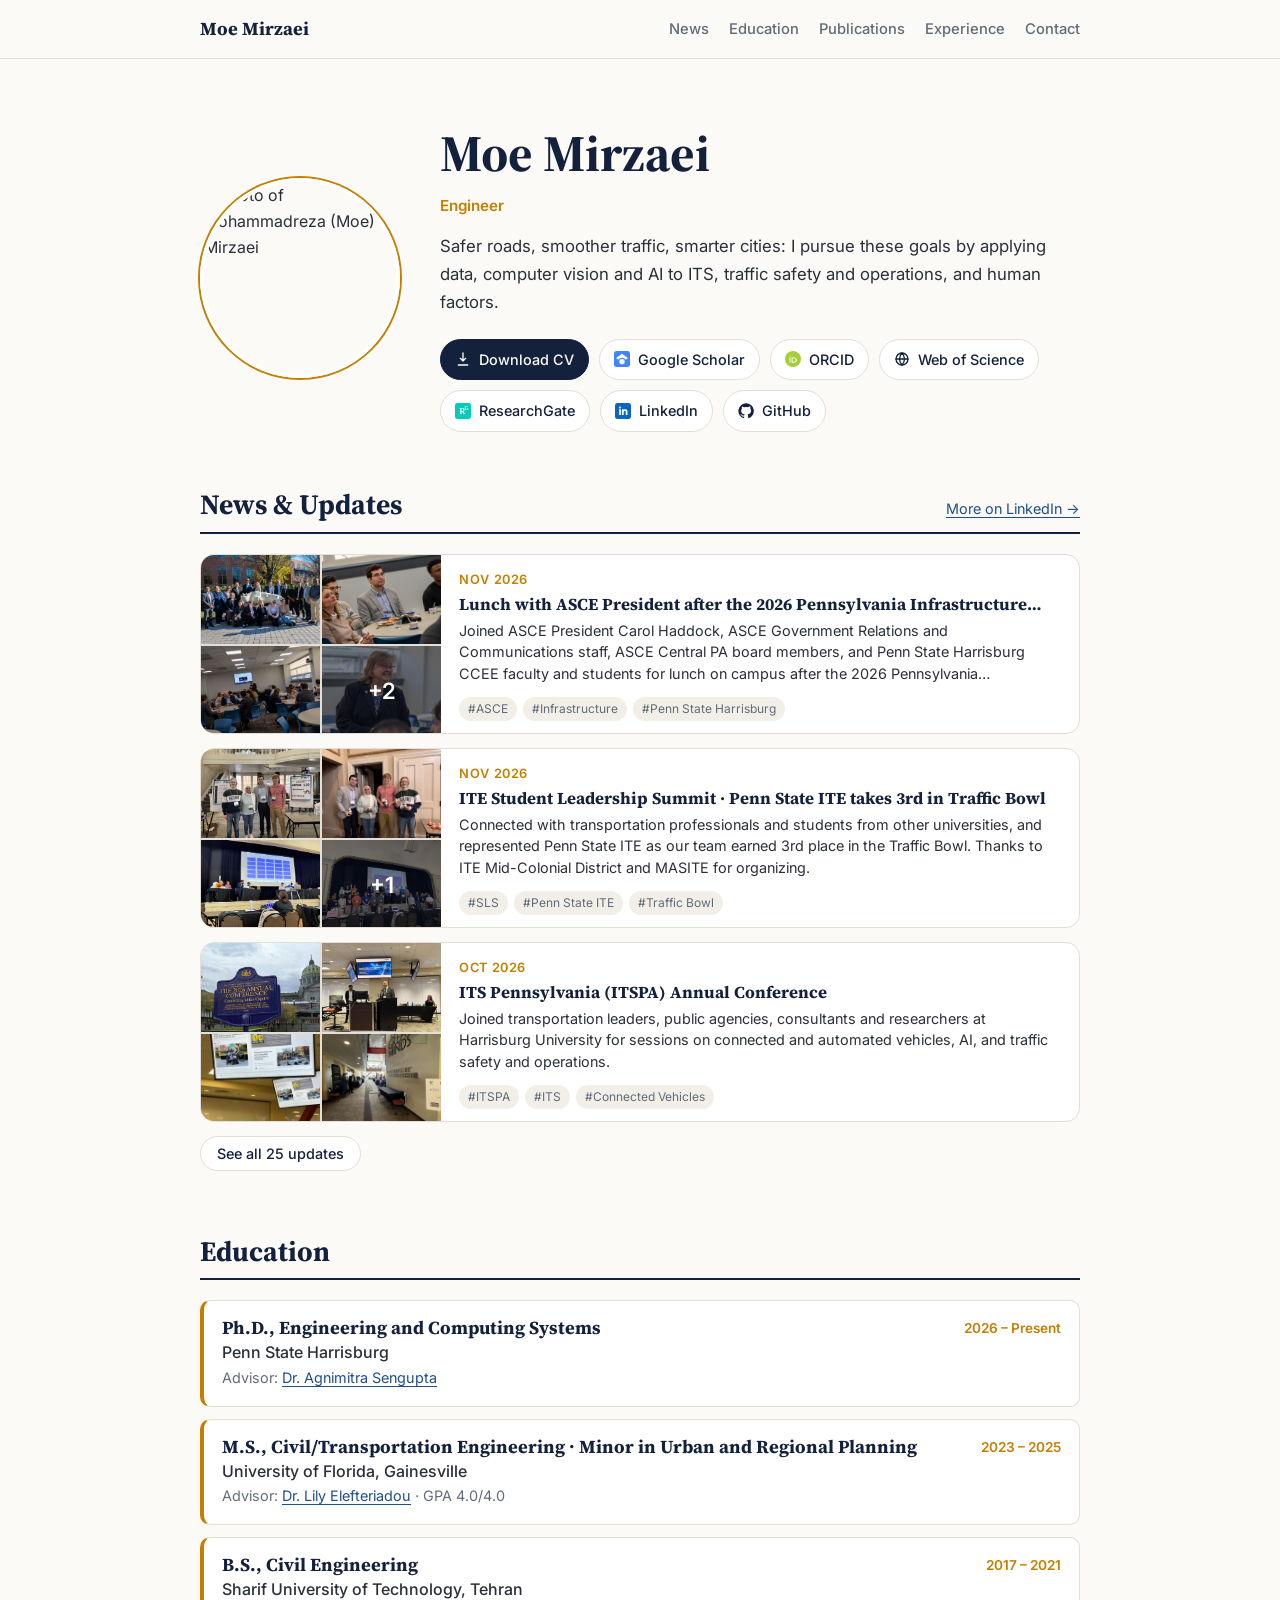
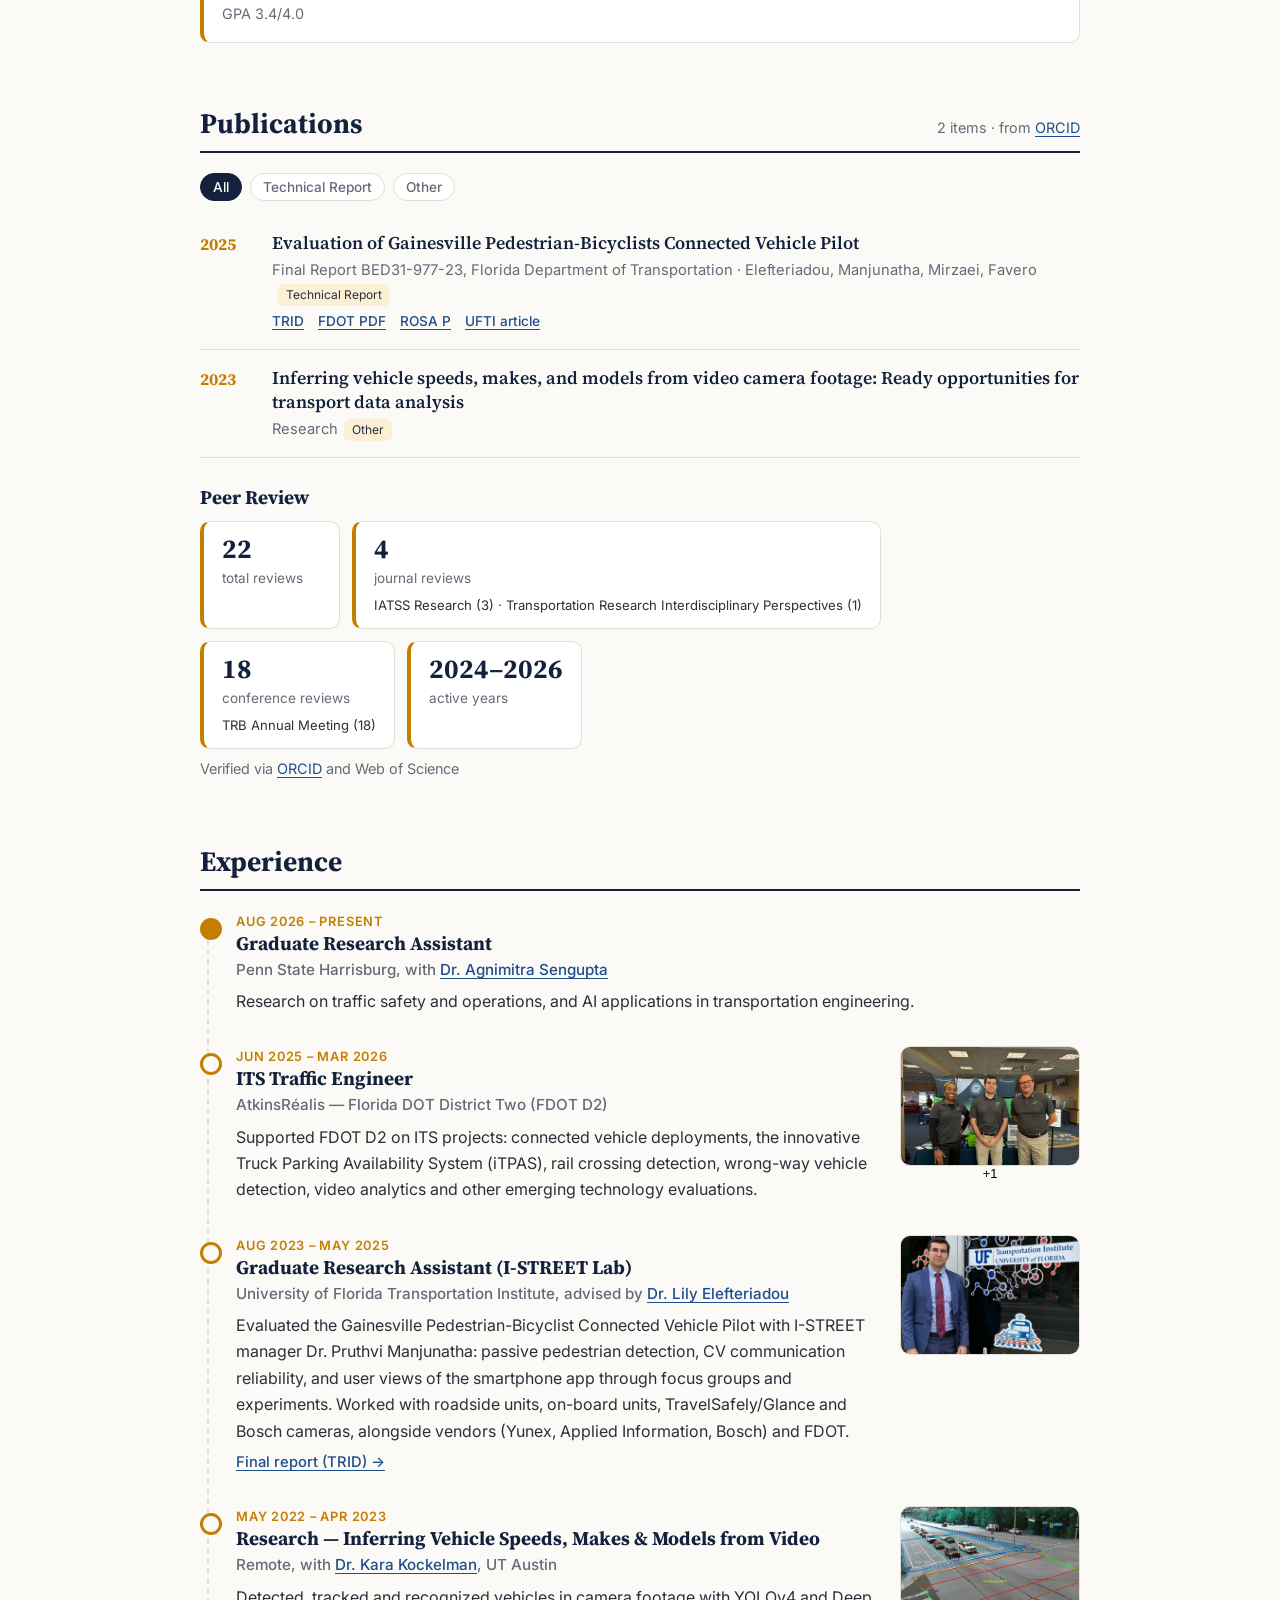
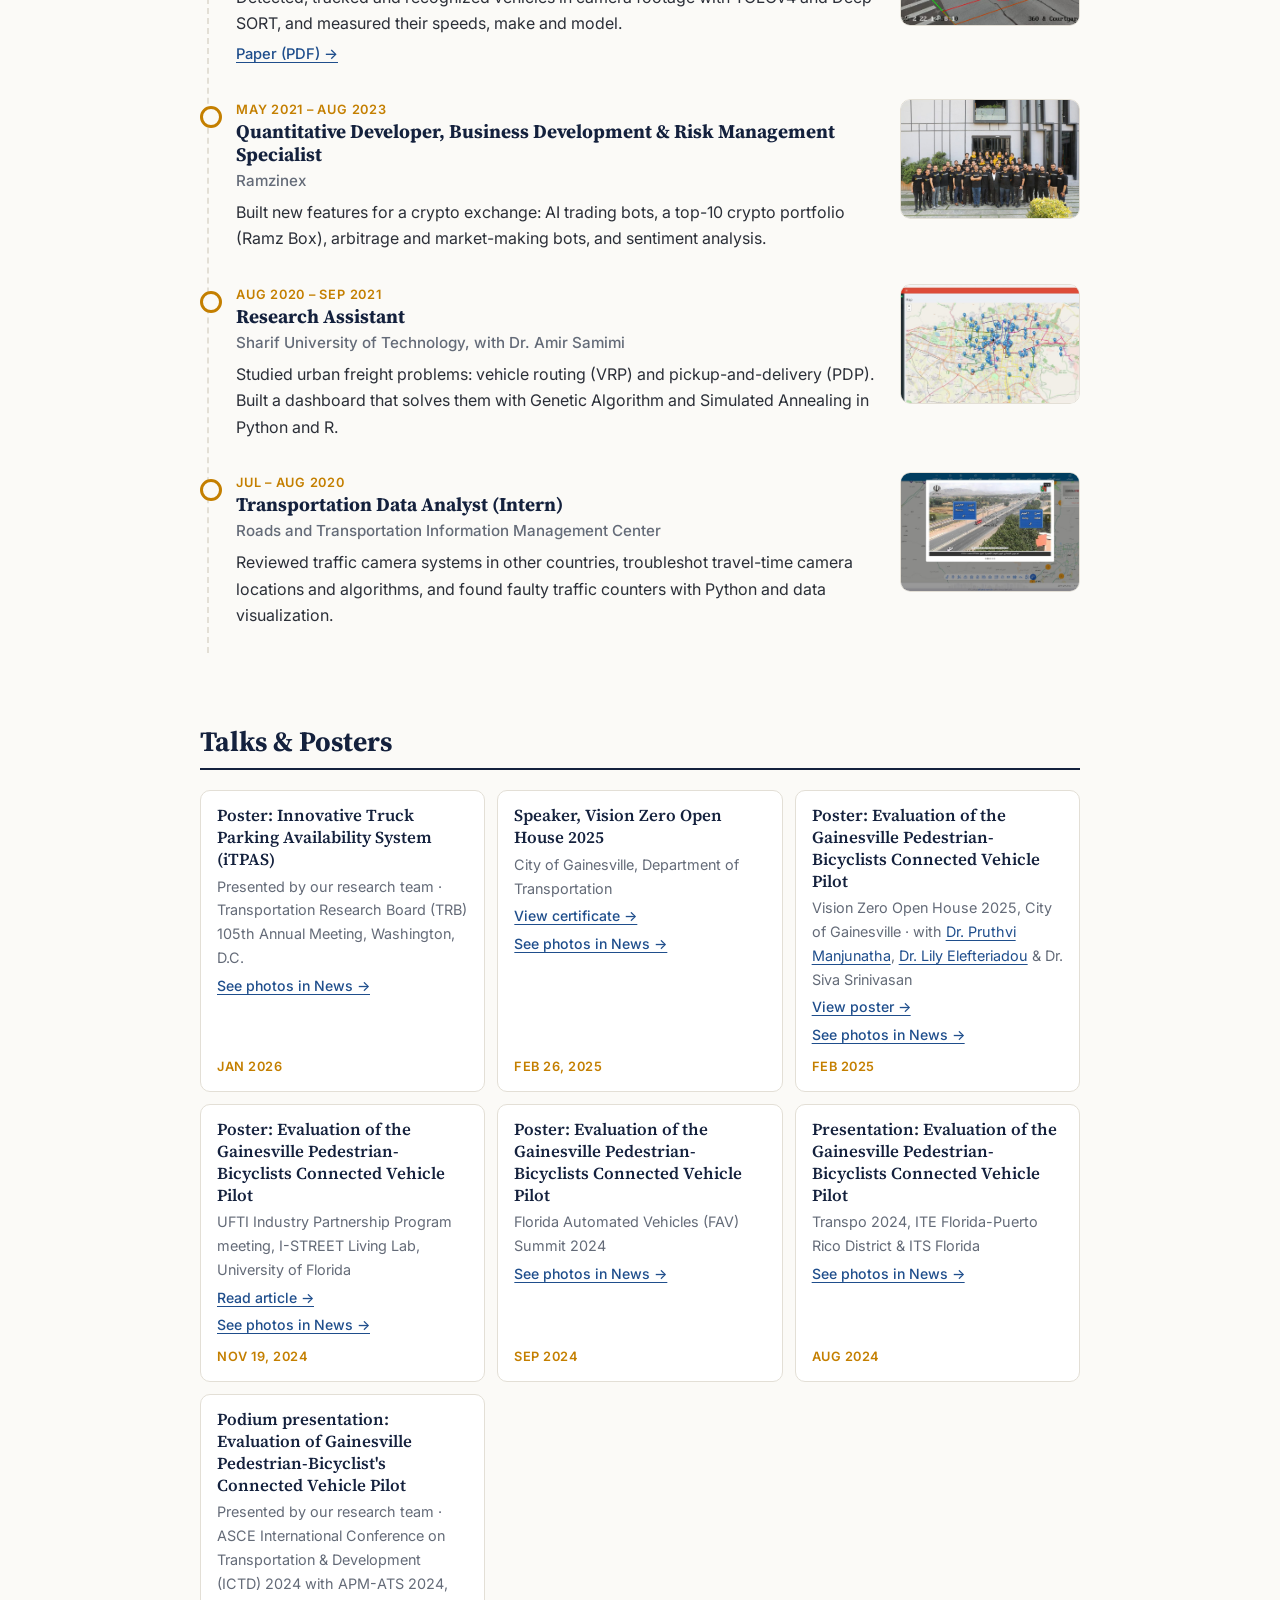
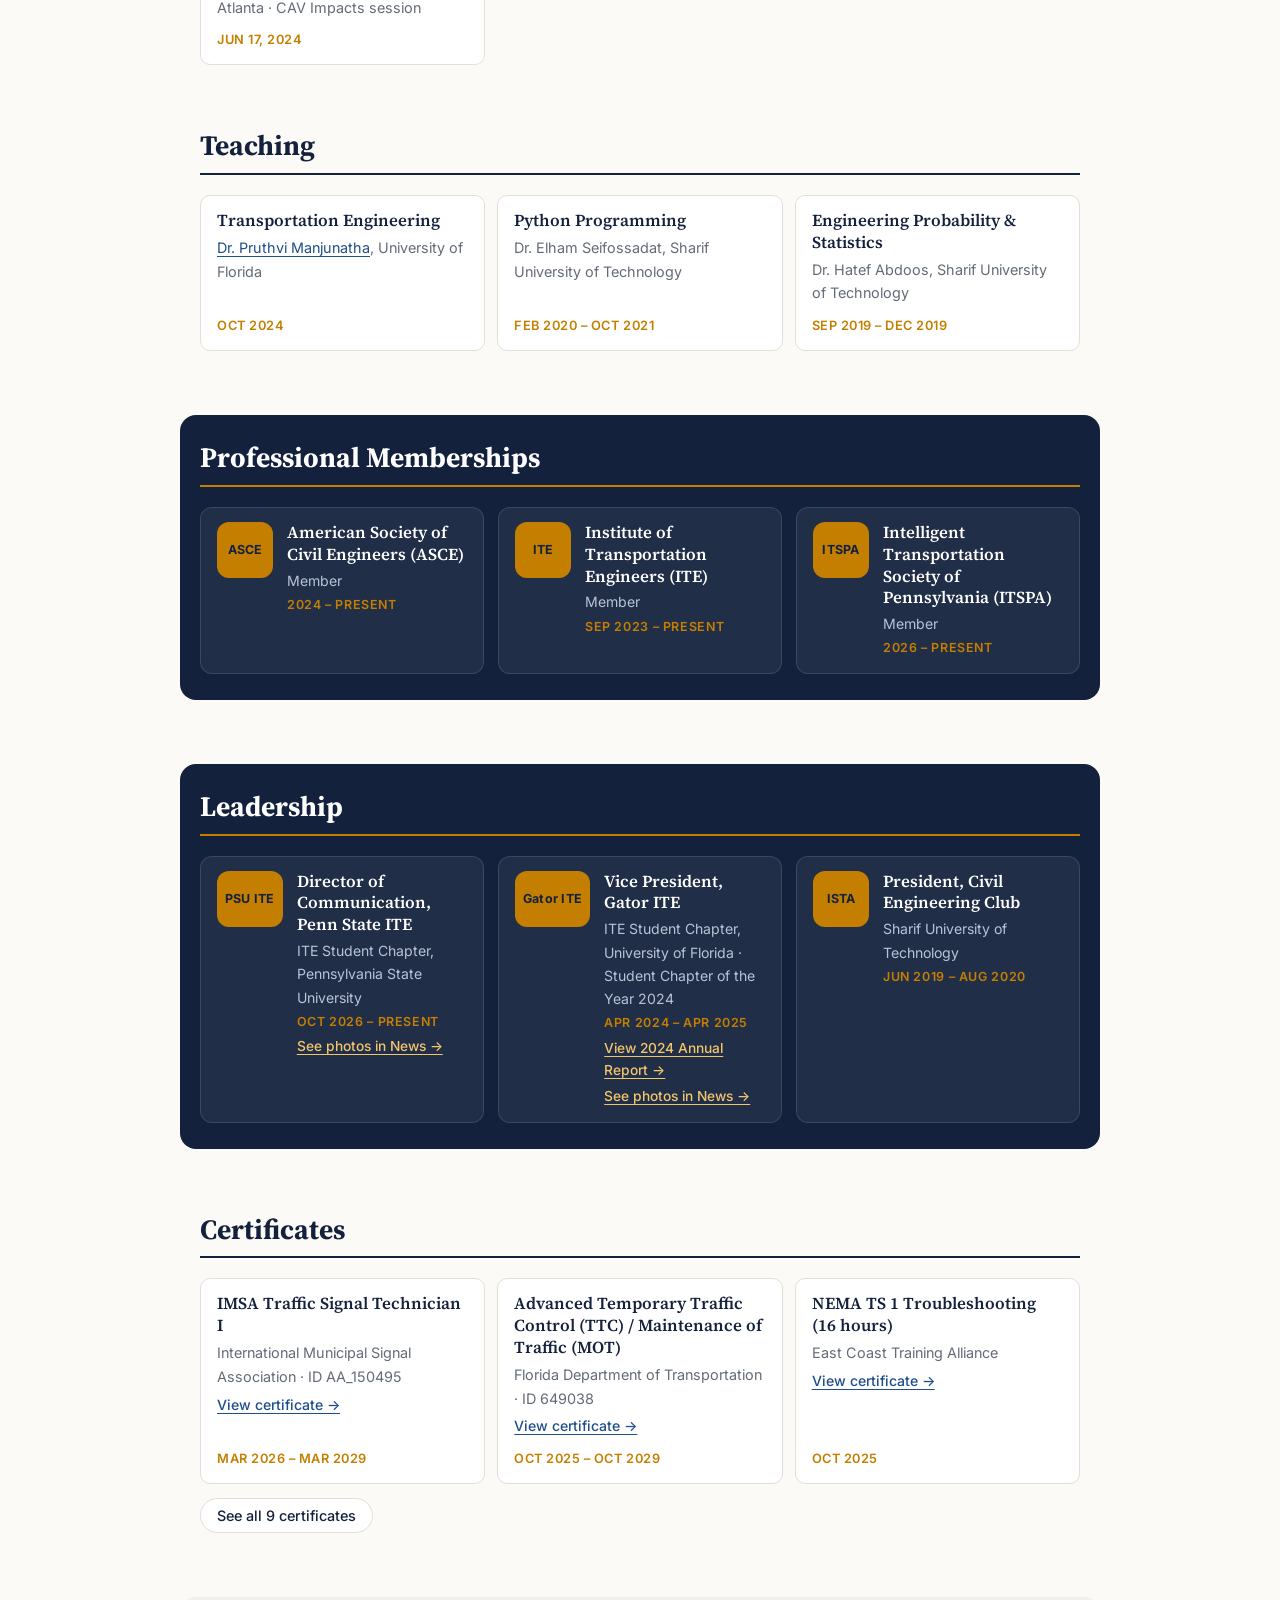
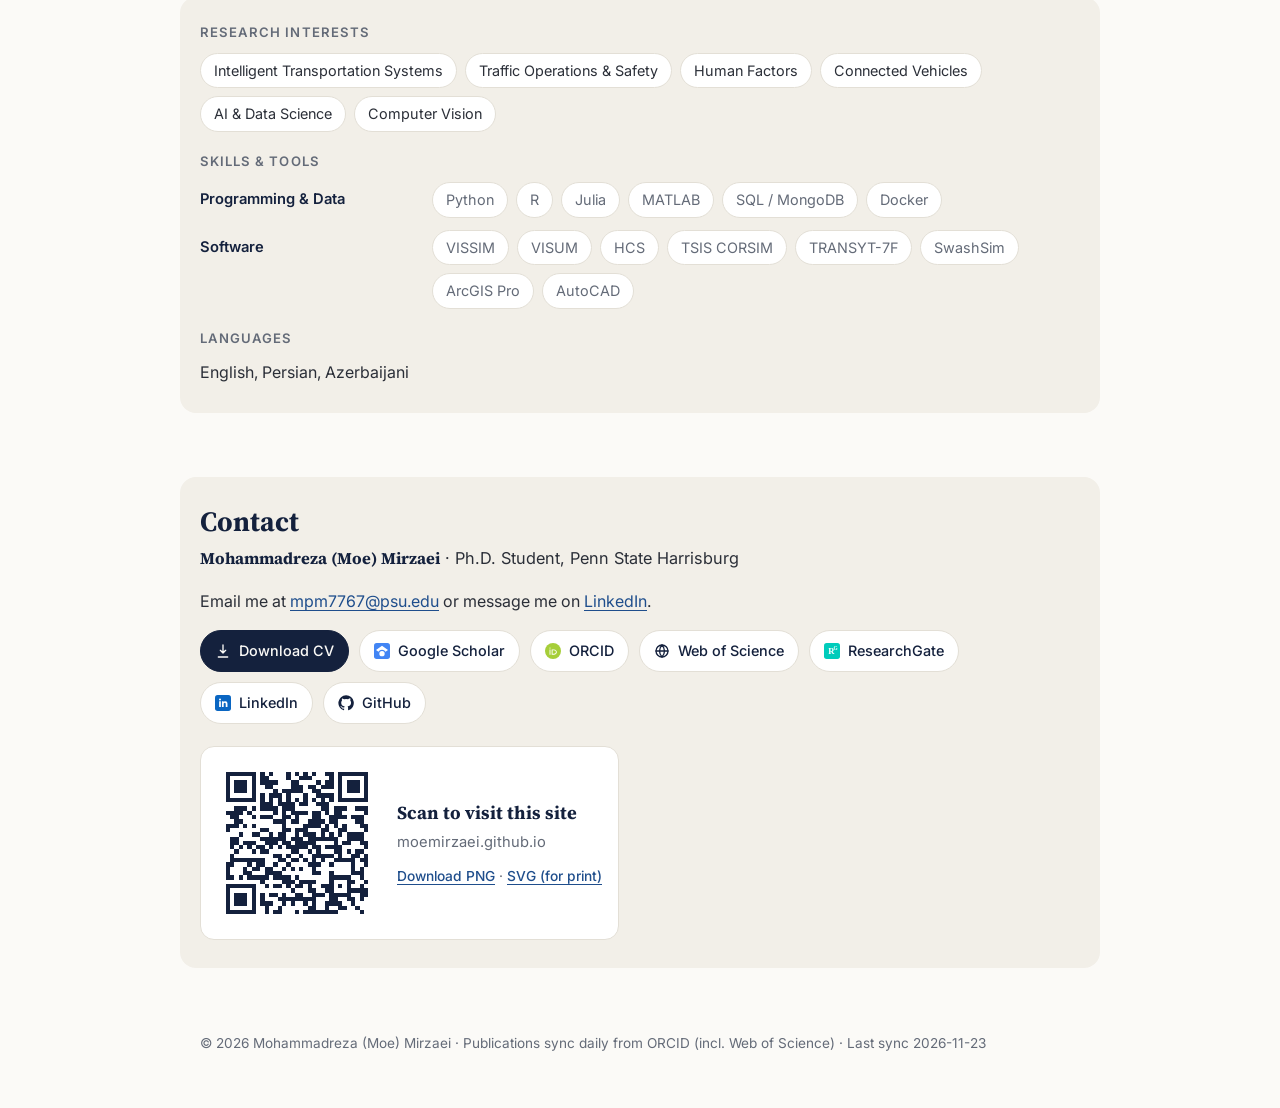
==== commit c224a576: "Title 'Engineer', drop subtitle, show journal names in peer review Co-Authored-By: Claude Opus 5.5 <" ====
--- a/index.html
+++ b/index.html
@@ -3,9 +3,9 @@
 <head>
   <meta charset="utf-8">
   <meta name="viewport" content="width=device-width, initial-scale=1">
-  <title>Moe Mirzaei · Transportation Engineering</title>
+  <title>Moe Mirzaei · Engineer</title>
   <meta name="description" content="Mohammadreza (Moe) Mirzaei — Ph.D. student at Penn State Harrisburg researching traffic safety and operations, human factors and ITS.">
-  <meta property="og:title" content="Moe Mirzaei · Transportation Engineering">
+  <meta property="og:title" content="Moe Mirzaei · Engineer">
   <link rel="canonical" href="https://moemirzaei.github.io/">
   <meta name="author" content="Mohammadreza Mirzaei">
   <meta name="google-site-verification" content="bpkEa_ZCf8I1zxwrNV3YwN0n5C2s4hi4NvpqhpU7l_A" />
@@ -76,7 +76,7 @@
       <img class="photo" id="photo" src="https://avatars.githubusercontent.com/u/90872315?v=4" alt="Photo of Mohammadreza (Moe) Mirzaei">
       <div>
         <h1 id="name">Moe Mirzaei</h1>
-        <p class="subtitle"><span class="affil" id="title">Transportation Engineering</span><br><span id="subtitle2">Ph.D. Student · Graduate Research Assistant</span></p>
+        <p class="subtitle"><span class="affil" id="title">Engineer</span></p>
         <p class="tagline" id="tagline"></p>
         <div class="links" id="links"></div>
       </div>
--- a/assets/style.css
+++ b/assets/style.css
@@ -234,3 +234,13 @@
 @media (max-width: 680px) { .skill-group { grid-template-columns: 1fr; gap: 6px; } }
 .fullname-contact { margin: 6px 0 4px; font-size: 1.02rem; }
 .fullname-contact b { font-family: var(--serif); color: var(--ink); }
+
+/* phones: stack photo on top, show full title and text */
+@media (max-width: 680px) {
+  .post { grid-template-columns: 1fr; height: auto; }
+  .post .gallery { height: 210px; }
+  .post-body { padding: 14px 16px 16px; overflow: visible; }
+  .post h3, .post p { display: block; -webkit-line-clamp: unset; overflow: visible; }
+  .post h3 { font-size: 1.05rem; }
+  .post p { font-size: .92rem; }
+}
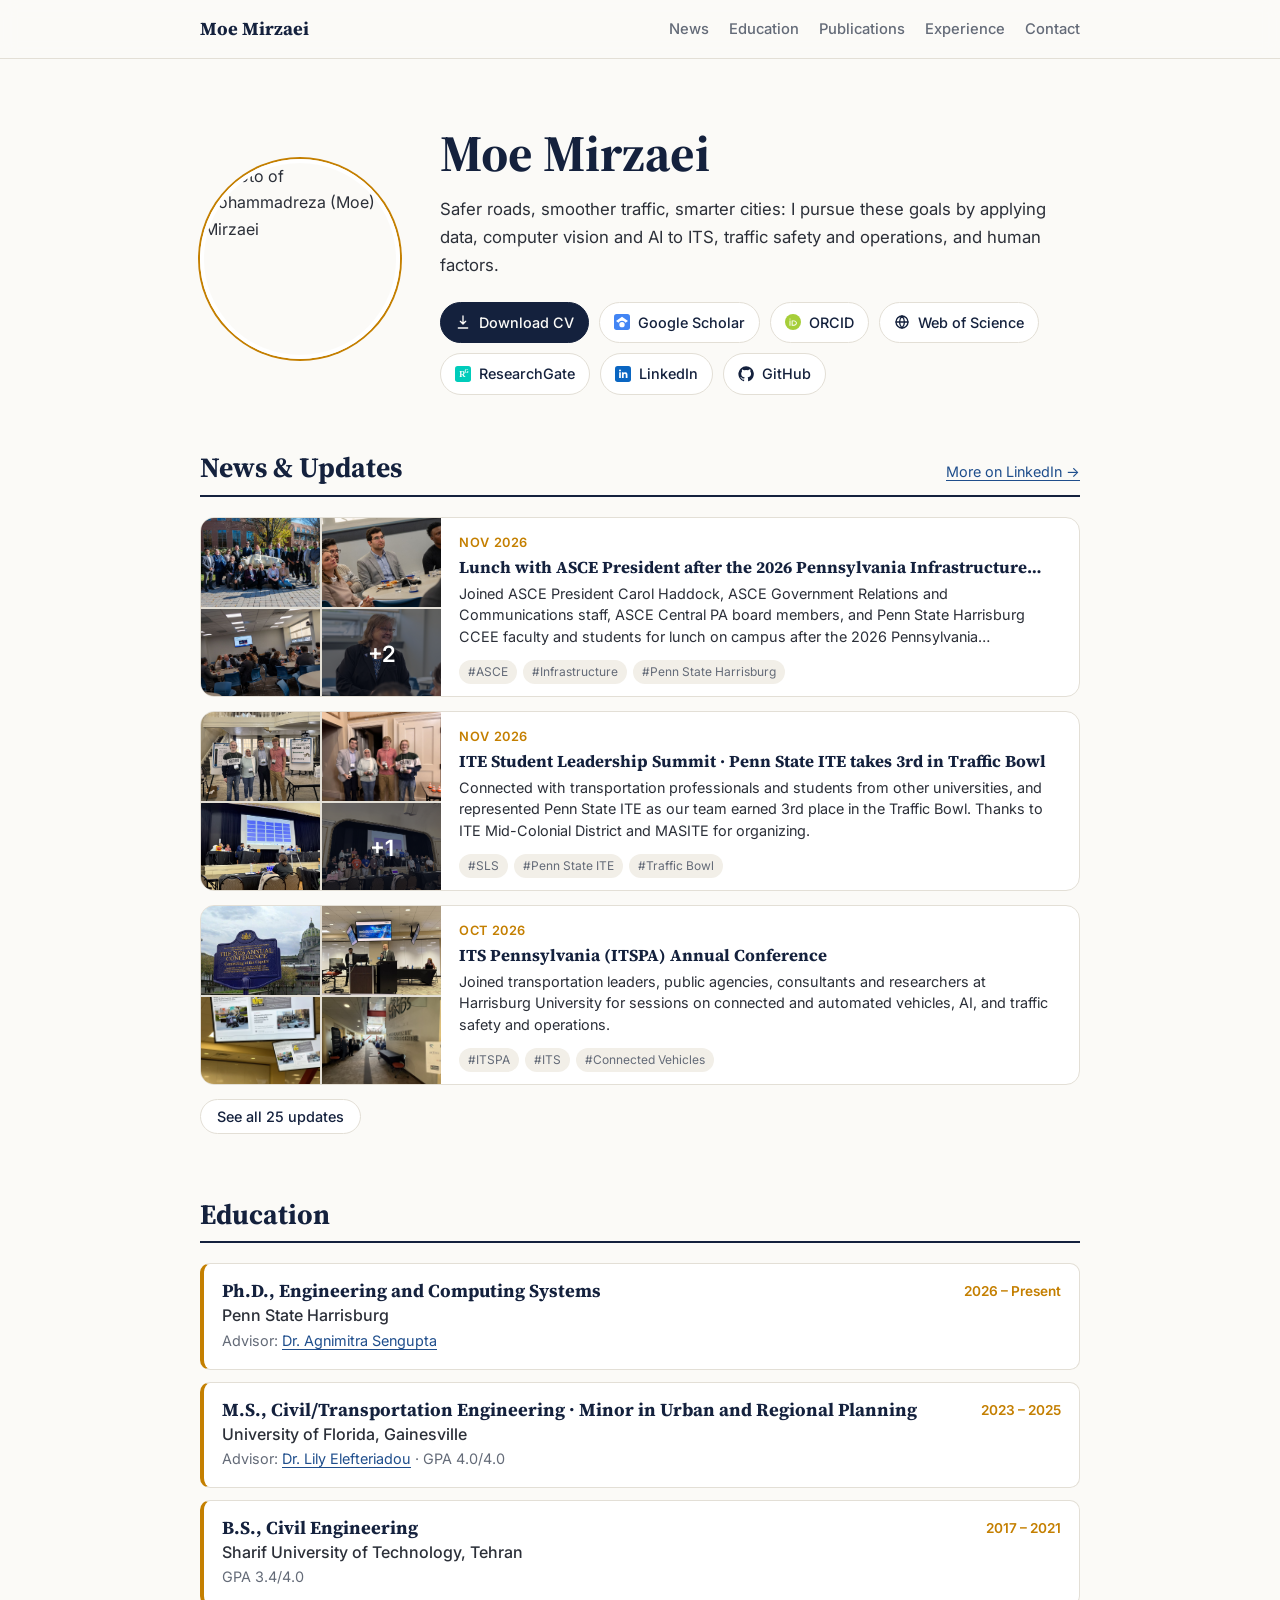
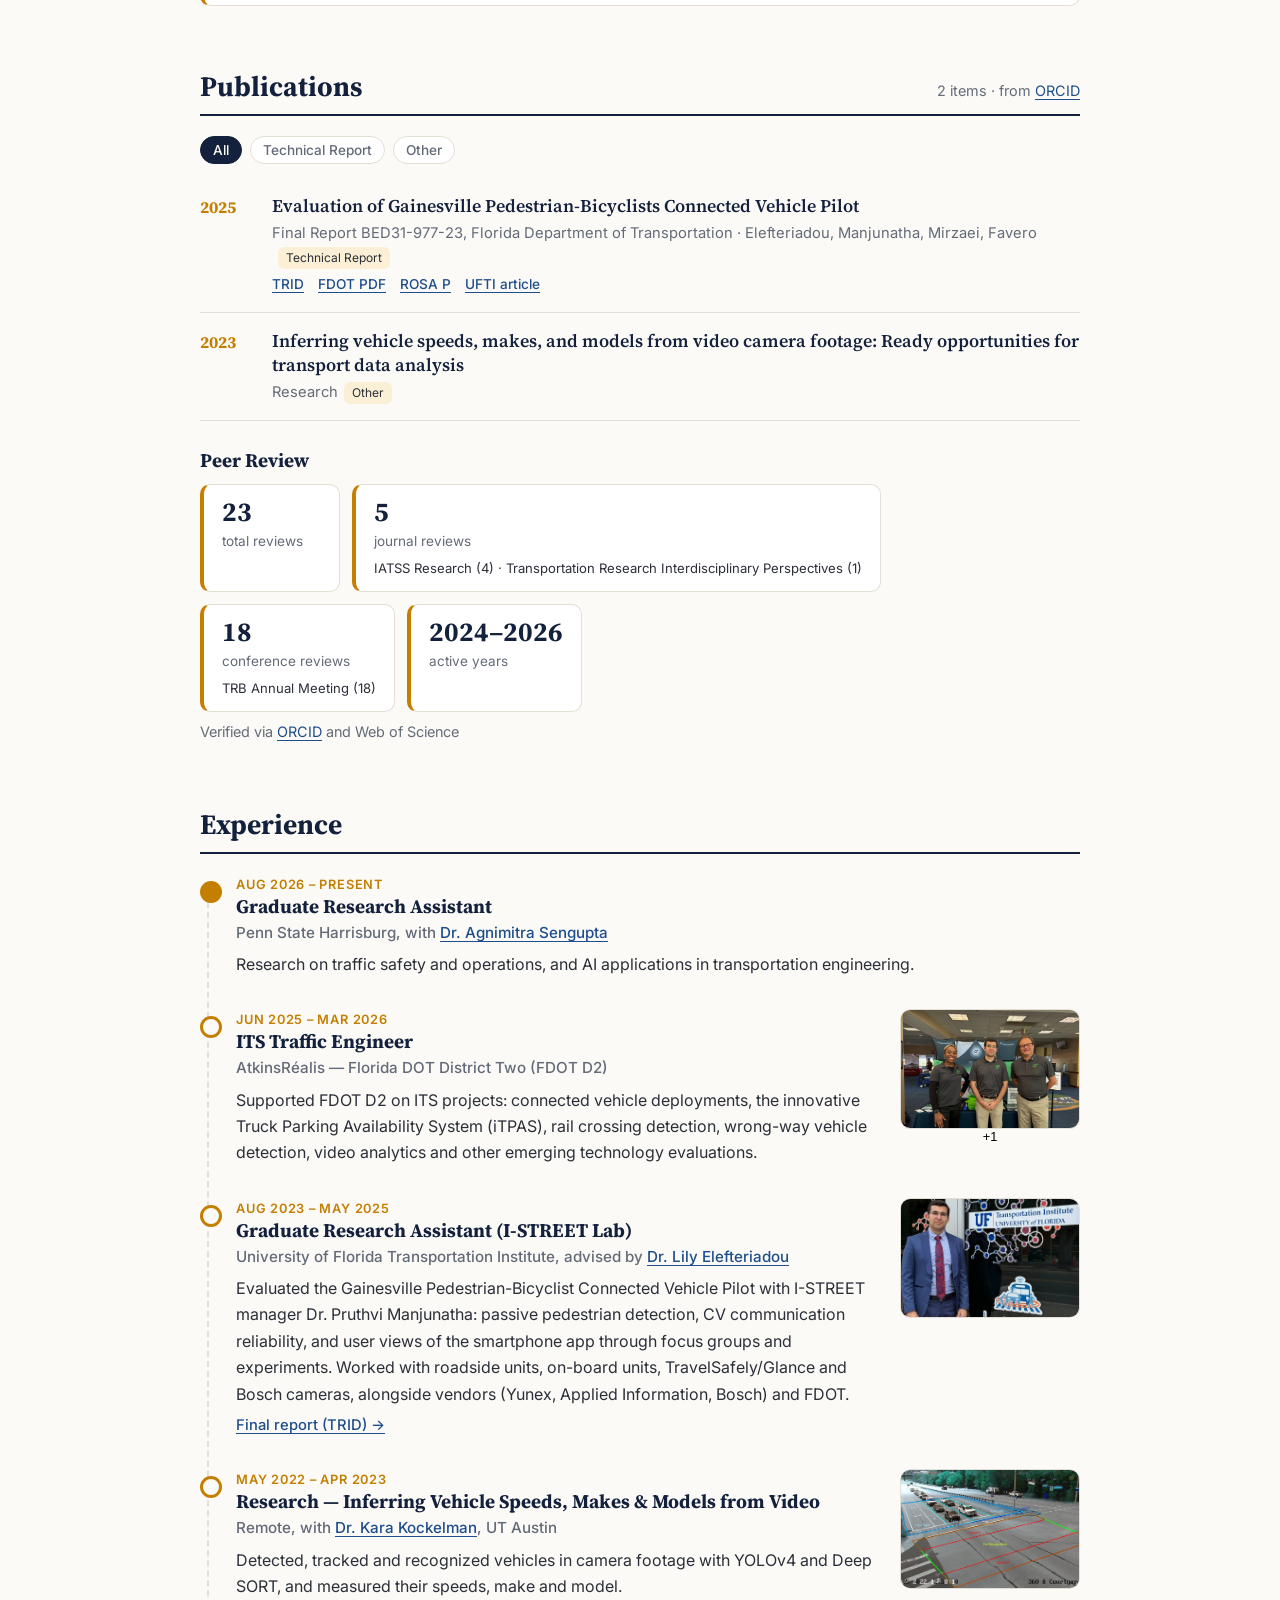
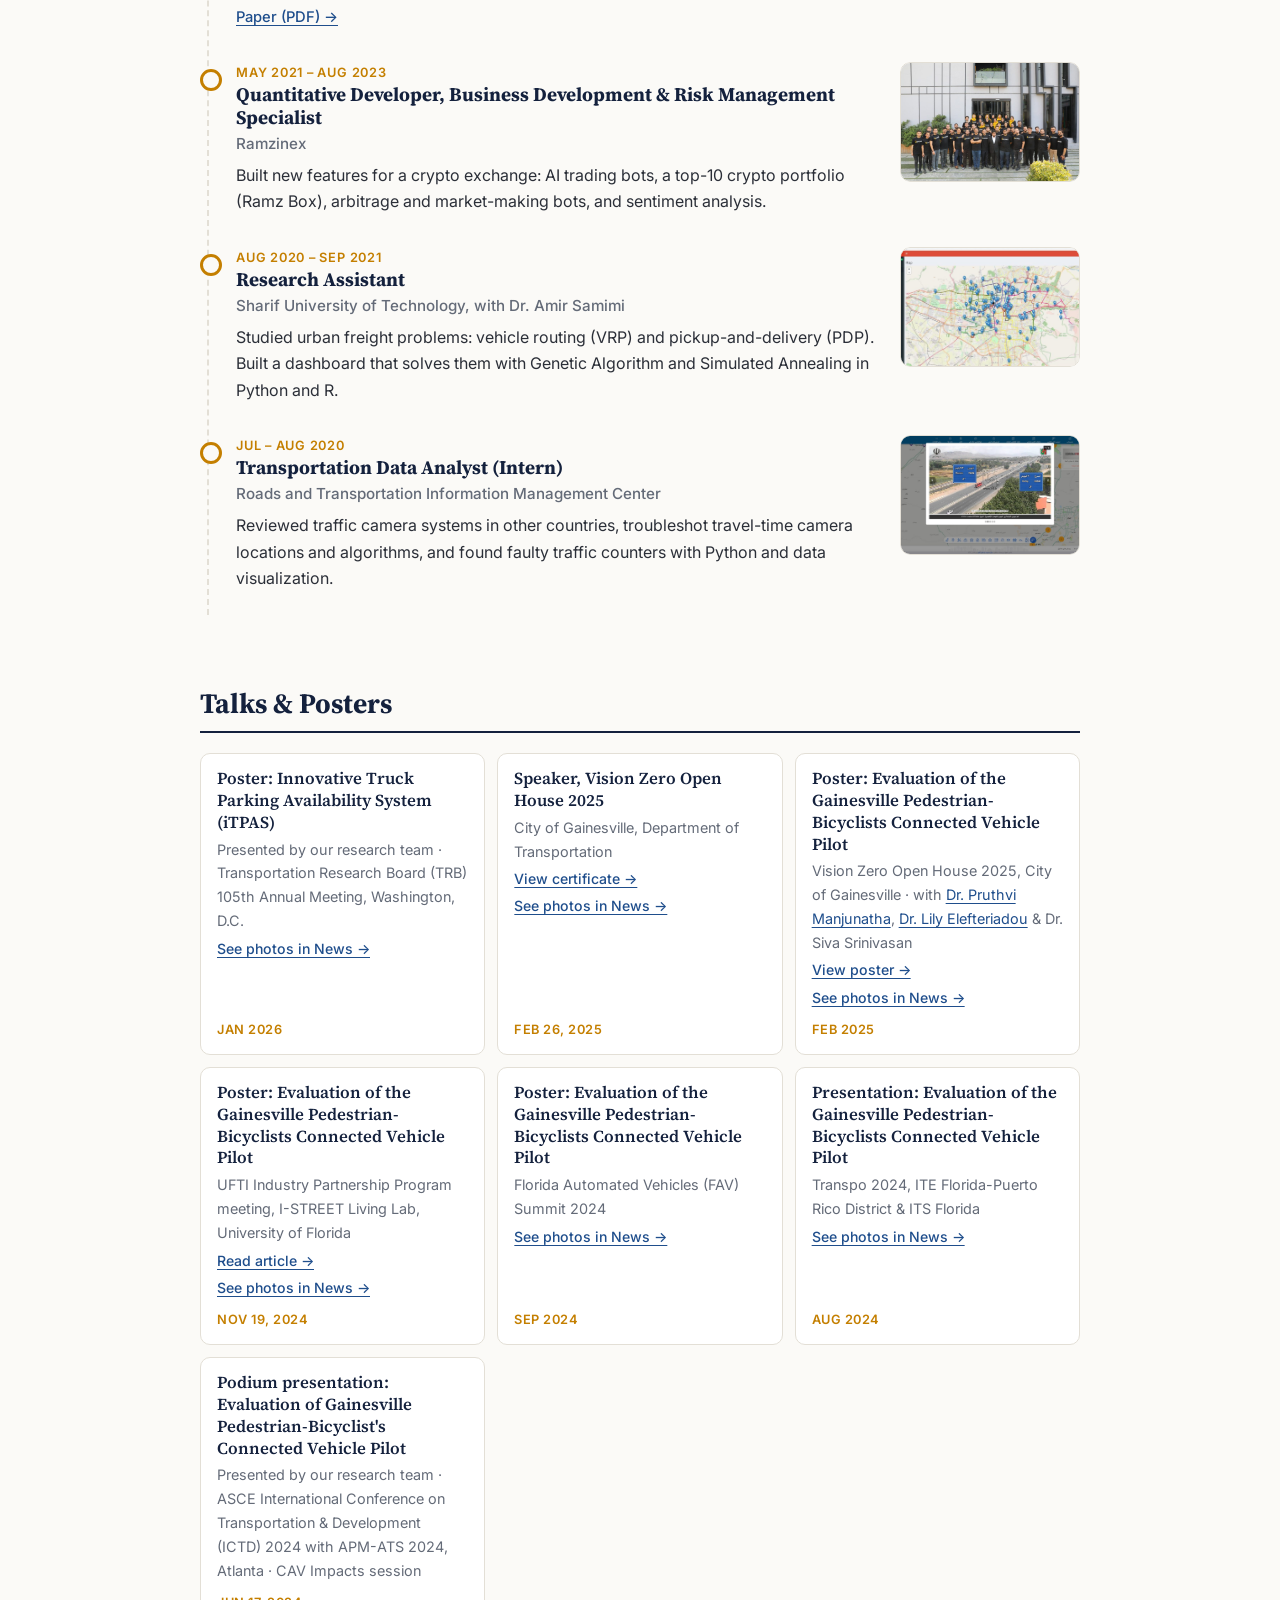
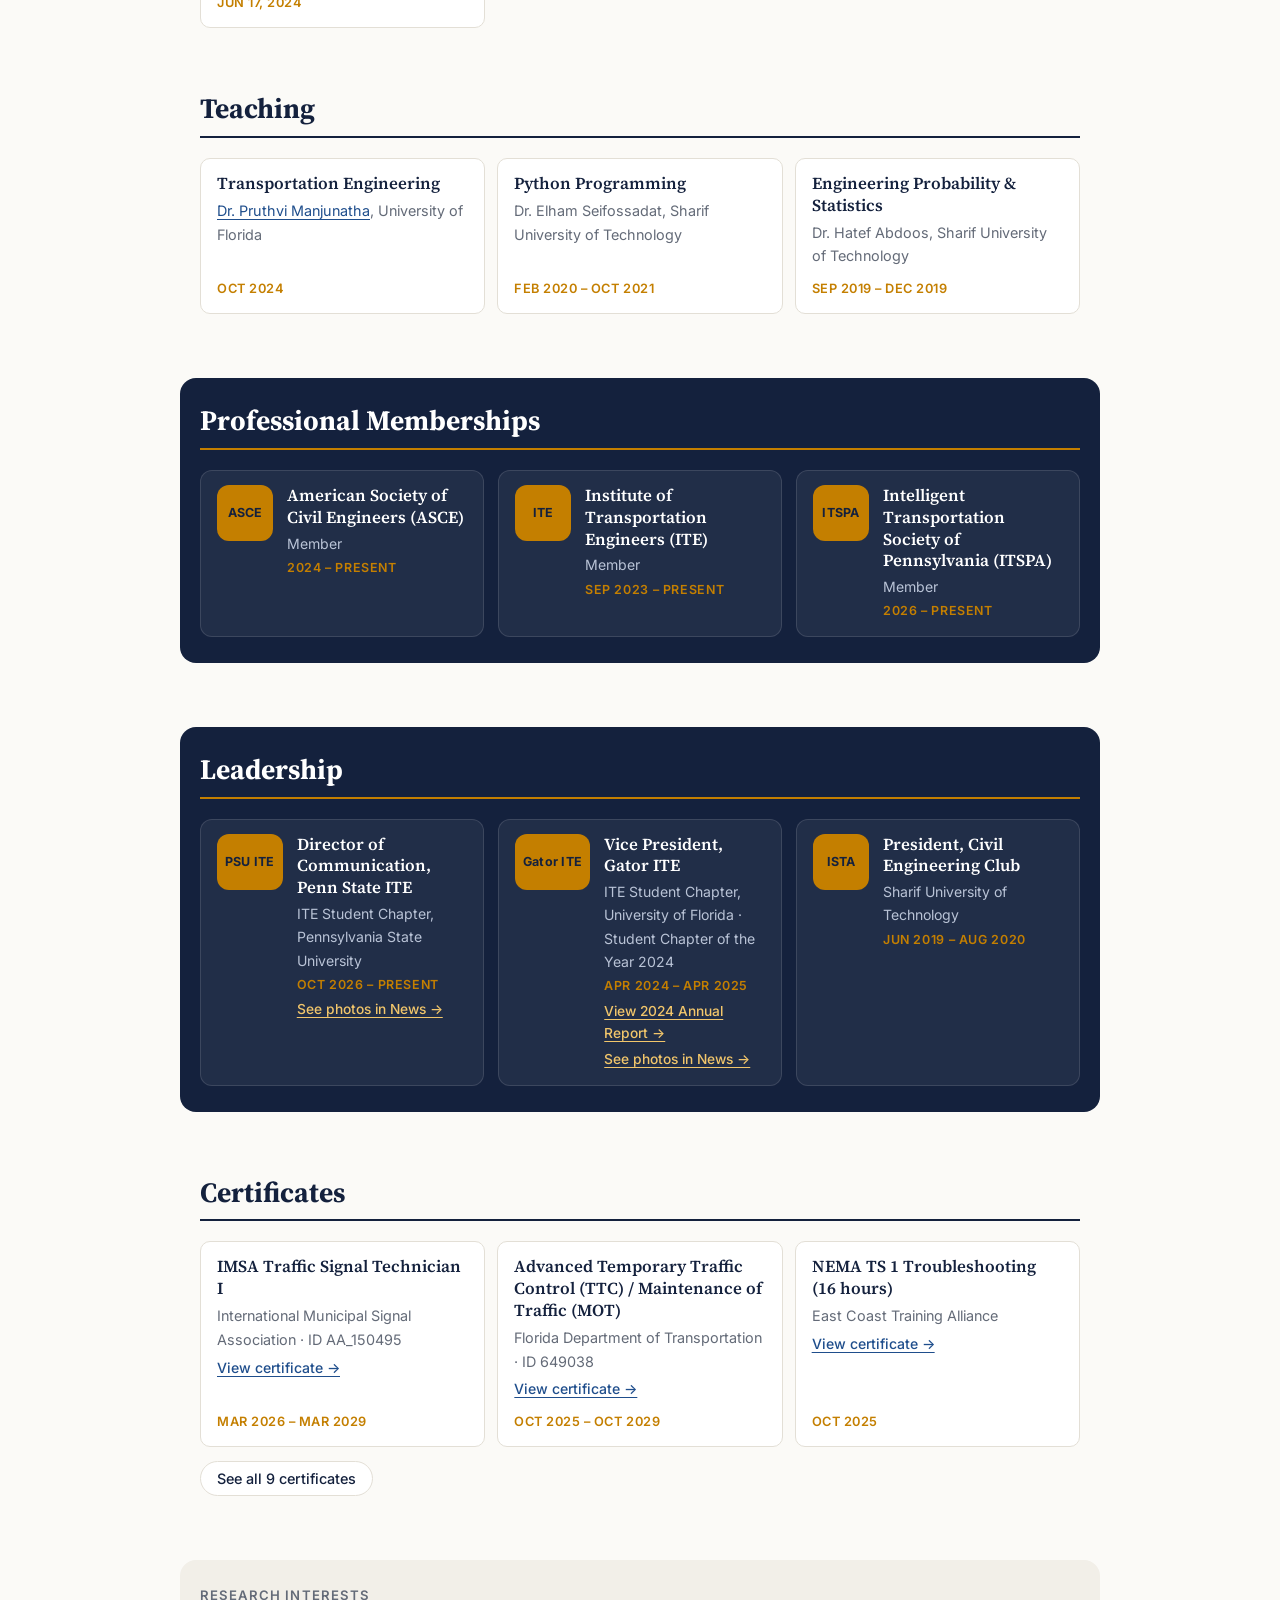
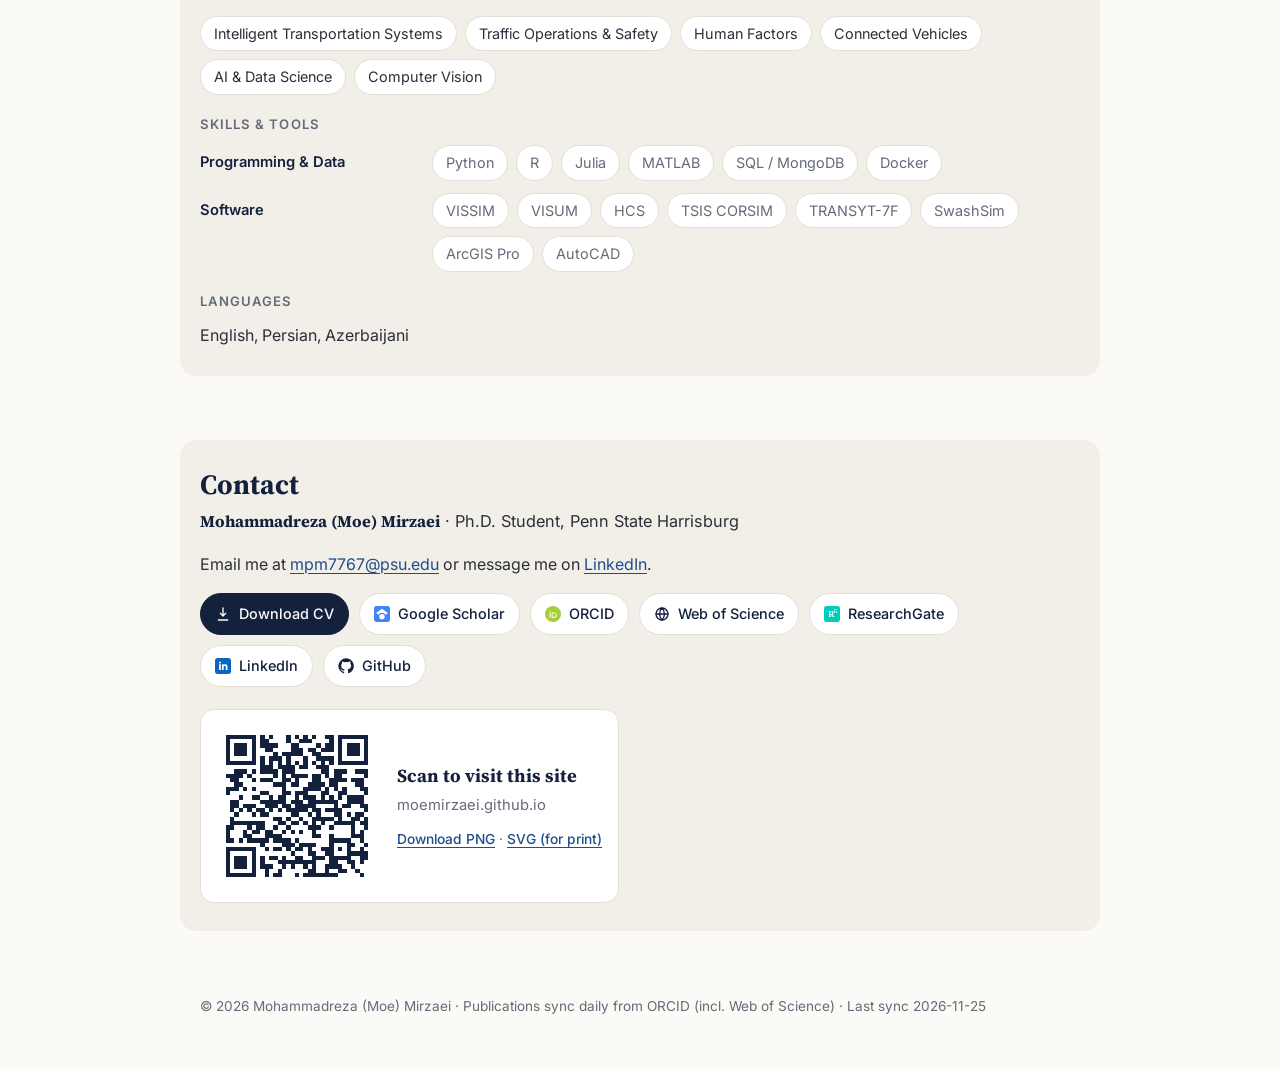
==== commit e059853d: "Remove 'Engineer' line from heading Co-Authored-By: Claude Opus 5.5 <noreply@anthropic.com> Claude-S" ====
--- a/index.html
+++ b/index.html
@@ -76,7 +76,6 @@
       <img class="photo" id="photo" src="https://avatars.githubusercontent.com/u/90872315?v=4" alt="Photo of Mohammadreza (Moe) Mirzaei">
       <div>
         <h1 id="name">Moe Mirzaei</h1>
-        <p class="subtitle"><span class="affil" id="title">Engineer</span></p>
         <p class="tagline" id="tagline"></p>
         <div class="links" id="links"></div>
       </div>
--- a/assets/style.css
+++ b/assets/style.css
@@ -51,6 +51,7 @@
 .eyebrow { margin: 0 0 6px; color: var(--accent); font-weight: 600; font-size: .82rem; letter-spacing: .08em; text-transform: uppercase; }
 h1 { font-size: clamp(2.3rem, 5vw, 3.2rem); }
 .fullname { margin: 4px 0 0; font-family: var(--serif); font-size: 1.15rem; color: var(--muted); }
+.hero h1 { margin-bottom: 12px; }
 .subtitle { margin: 6px 0 14px; color: var(--muted); font-size: 1.1rem; }
 .tagline { margin: 0 0 22px; max-width: 58ch; font-size: 1.05rem; }
 
